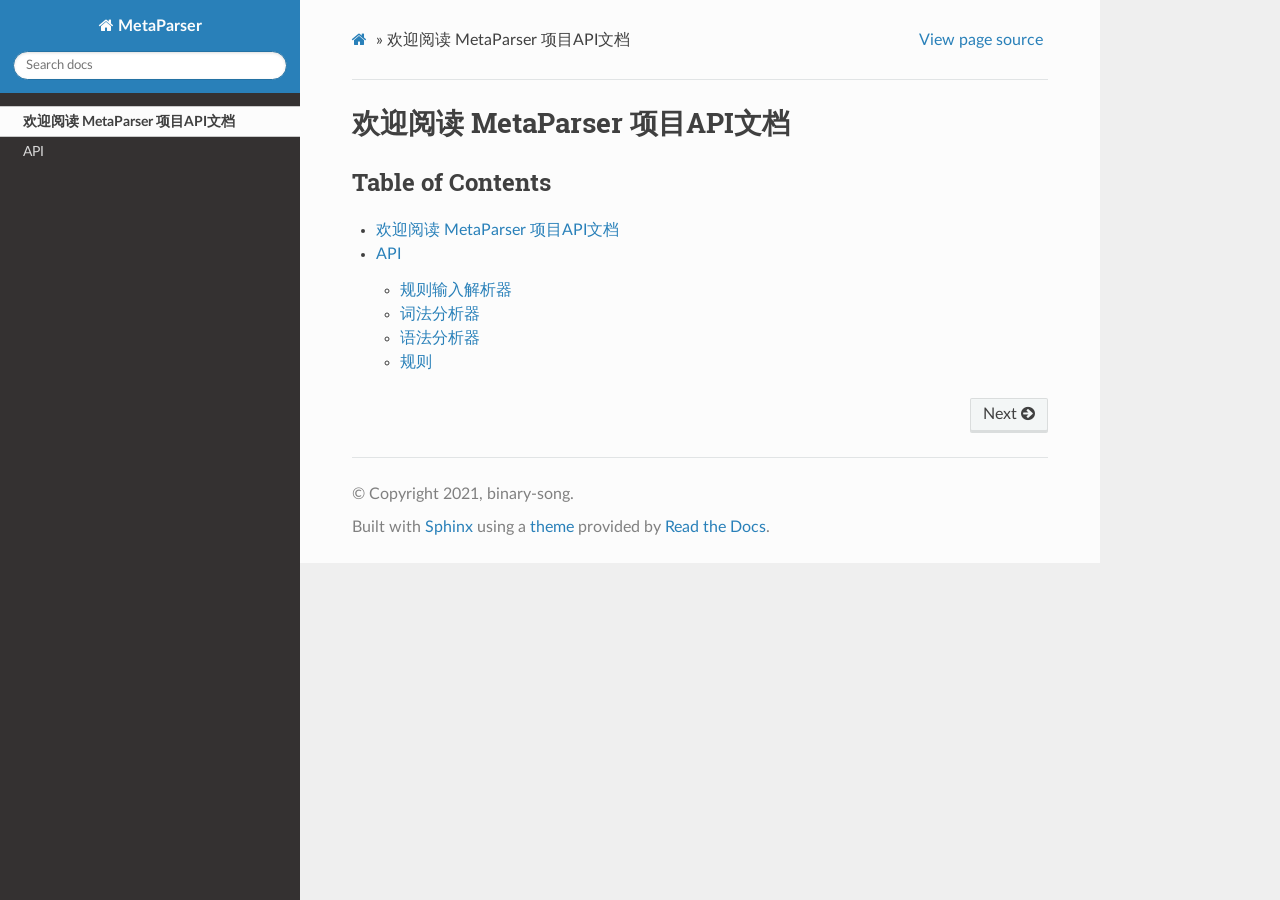
==== index.html @ 02b388bd "Deploying to gh-pages from  @ 09081f60b6f02aa51b36a215802f08acc6d6508c 🚀" ====
<!DOCTYPE html>
<html class="writer-html5" lang="en" >
<head>
  <meta charset="utf-8" />
  
  <meta name="viewport" content="width=device-width, initial-scale=1.0" />
  
  <title>欢迎阅读 MetaParser 项目API文档 &mdash; MetaParser  documentation</title>
  

  
  <link rel="stylesheet" href="_static/css/theme.css" type="text/css" />
  <link rel="stylesheet" href="_static/pygments.css" type="text/css" />
  <link rel="stylesheet" href="_static/graphviz.css" type="text/css" />
  <link rel="stylesheet" href="_static/css/mycss.css" type="text/css" />

  
  

  
  

  

  
  <!--[if lt IE 9]>
    <script src="_static/js/html5shiv.min.js"></script>
  <![endif]-->
  
    
      <script type="text/javascript" id="documentation_options" data-url_root="./" src="_static/documentation_options.js"></script>
        <script src="_static/jquery.js"></script>
        <script src="_static/underscore.js"></script>
        <script src="_static/doctools.js"></script>
    
    <script type="text/javascript" src="_static/js/theme.js"></script>

    
    <link rel="index" title="Index" href="genindex.html" />
    <link rel="search" title="Search" href="search.html" />
    <link rel="next" title="API" href="api/index.html" /> 
</head>

<body class="wy-body-for-nav">

   
  <div class="wy-grid-for-nav">
    
    <nav data-toggle="wy-nav-shift" class="wy-nav-side">
      <div class="wy-side-scroll">
        <div class="wy-side-nav-search" >
          

          
            <a href="#" class="icon icon-home"> MetaParser
          

          
          </a>

          
            
            
          

          
<div role="search">
  <form id="rtd-search-form" class="wy-form" action="search.html" method="get">
    <input type="text" name="q" placeholder="Search docs" />
    <input type="hidden" name="check_keywords" value="yes" />
    <input type="hidden" name="area" value="default" />
  </form>
</div>

          
        </div>

        
        <div class="wy-menu wy-menu-vertical" data-spy="affix" role="navigation" aria-label="main navigation">
          
            
            
              
            
            
              <ul class="current">
<li class="toctree-l1 current"><a class="current reference internal" href="#">欢迎阅读 MetaParser 项目API文档</a></li>
<li class="toctree-l1"><a class="reference internal" href="api/index.html">API</a></li>
</ul>

            
          
        </div>
        
      </div>
    </nav>

    <section data-toggle="wy-nav-shift" class="wy-nav-content-wrap">

      
      <nav class="wy-nav-top" aria-label="top navigation">
        
          <i data-toggle="wy-nav-top" class="fa fa-bars"></i>
          <a href="#">MetaParser</a>
        
      </nav>


      <div class="wy-nav-content">
        
        <div class="rst-content">
        
          

















<div role="navigation" aria-label="breadcrumbs navigation">

  <ul class="wy-breadcrumbs">
    
      <li><a href="#" class="icon icon-home"></a> &raquo;</li>
        
      <li>欢迎阅读 MetaParser 项目API文档</li>
    
    
      <li class="wy-breadcrumbs-aside">
        
          
            <a href="_sources/index.rst.txt" rel="nofollow"> View page source</a>
          
        
      </li>
    
  </ul>

  
  <hr/>
</div>
          <div role="main" class="document" itemscope="itemscope" itemtype="http://schema.org/Article">
           <div itemprop="articleBody">
            
  <div class="section" id="metaparser-api">
<h1>欢迎阅读 MetaParser 项目API文档<a class="headerlink" href="#metaparser-api" title="Permalink to this headline">¶</a></h1>
<div class="toctree-wrapper compound">
</div>
<div class="section" id="table-of-contents">
<h2>Table of Contents<a class="headerlink" href="#table-of-contents" title="Permalink to this headline">¶</a></h2>
<div class="toctree-wrapper compound">
<ul class="current">
<li class="toctree-l1 current"><a class="current reference internal" href="#">欢迎阅读 MetaParser 项目API文档</a></li>
<li class="toctree-l1"><a class="reference internal" href="api/index.html">API</a><ul>
<li class="toctree-l2"><a class="reference internal" href="api/input.html">规则输入解析器</a></li>
<li class="toctree-l2"><a class="reference internal" href="api/lexer.html">词法分析器</a></li>
<li class="toctree-l2"><a class="reference internal" href="api/parser.html">语法分析器</a></li>
<li class="toctree-l2"><a class="reference internal" href="api/rules.html">规则</a></li>
</ul>
</li>
</ul>
</div>
</div>
</div>


           </div>
           
          </div>
          <footer>
    <div class="rst-footer-buttons" role="navigation" aria-label="footer navigation">
        <a href="api/index.html" class="btn btn-neutral float-right" title="API" accesskey="n" rel="next">Next <span class="fa fa-arrow-circle-right" aria-hidden="true"></span></a>
    </div>

  <hr/>

  <div role="contentinfo">
    <p>
        &#169; Copyright 2021, binary-song.

    </p>
  </div>
    
    
    
    Built with <a href="https://www.sphinx-doc.org/">Sphinx</a> using a
    
    <a href="https://github.com/readthedocs/sphinx_rtd_theme">theme</a>
    
    provided by <a href="https://readthedocs.org">Read the Docs</a>. 

</footer>
        </div>
      </div>

    </section>

  </div>
  

  <script type="text/javascript">
      jQuery(function () {
          SphinxRtdTheme.Navigation.enable(true);
      });
  </script>

  
  
    
   

</body>
</html>
---- _static/css/theme.css ----
html{box-sizing:border-box}*,:after,:before{box-sizing:inherit}article,aside,details,figcaption,figure,footer,header,hgroup,nav,section{display:block}audio,canvas,video{display:inline-block;*display:inline;*zoom:1}[hidden],audio:not([controls]){display:none}*{-webkit-box-sizing:border-box;-moz-box-sizing:border-box;box-sizing:border-box}html{font-size:100%;-webkit-text-size-adjust:100%;-ms-text-size-adjust:100%}body{margin:0}a:active,a:hover{outline:0}abbr[title]{border-bottom:1px dotted}b,strong{font-weight:700}blockquote{margin:0}dfn{font-style:italic}ins{background:#ff9;text-decoration:none}ins,mark{color:#000}mark{background:#ff0;font-style:italic;font-weight:700}.rst-content code,.rst-content tt,code,kbd,pre,samp{font-family:monospace,serif;_font-family:courier new,monospace;font-size:1em}pre{white-space:pre}q{quotes:none}q:after,q:before{content:"";content:none}small{font-size:85%}sub,sup{font-size:75%;line-height:0;position:relative;vertical-align:baseline}sup{top:-.5em}sub{bottom:-.25em}dl,ol,ul{margin:0;padding:0;list-style:none;list-style-image:none}li{list-style:none}dd{margin:0}img{border:0;-ms-interpolation-mode:bicubic;vertical-align:middle;max-width:100%}svg:not(:root){overflow:hidden}figure,form{margin:0}label{cursor:pointer}button,input,select,textarea{font-size:100%;margin:0;vertical-align:baseline;*vertical-align:middle}button,input{line-height:normal}button,input[type=button],input[type=reset],input[type=submit]{cursor:pointer;-webkit-appearance:button;*overflow:visible}button[disabled],input[disabled]{cursor:default}input[type=search]{-webkit-appearance:textfield;-moz-box-sizing:content-box;-webkit-box-sizing:content-box;box-sizing:content-box}textarea{resize:vertical}table{border-collapse:collapse;border-spacing:0}td{vertical-align:top}.chromeframe{margin:.2em 0;background:#ccc;color:#000;padding:.2em 0}.ir{display:block;border:0;text-indent:-999em;overflow:hidden;background-color:transparent;background-repeat:no-repeat;text-align:left;direction:ltr;*line-height:0}.ir br{display:none}.hidden{display:none!important;visibility:hidden}.visuallyhidden{border:0;clip:rect(0 0 0 0);height:1px;margin:-1px;overflow:hidden;padding:0;position:absolute;width:1px}.visuallyhidden.focusable:active,.visuallyhidden.focusable:focus{clip:auto;height:auto;margin:0;overflow:visible;position:static;width:auto}.invisible{visibility:hidden}.relative{position:relative}big,small{font-size:100%}@media print{body,html,section{background:none!important}*{box-shadow:none!important;text-shadow:none!important;filter:none!important;-ms-filter:none!important}a,a:visited{text-decoration:underline}.ir a:after,a[href^="#"]:after,a[href^="javascript:"]:after{content:""}blockquote,pre{page-break-inside:avoid}thead{display:table-header-group}img,tr{page-break-inside:avoid}img{max-width:100%!important}@page{margin:.5cm}.rst-content .toctree-wrapper>p.caption,h2,h3,p{orphans:3;widows:3}.rst-content .toctree-wrapper>p.caption,h2,h3{page-break-after:avoid}}.btn,.fa:before,.icon:before,.rst-content .admonition,.rst-content .admonition-title:before,.rst-content .admonition-todo,.rst-content .attention,.rst-content .caution,.rst-content .code-block-caption .headerlink:before,.rst-content .danger,.rst-content .error,.rst-content .hint,.rst-content .important,.rst-content .note,.rst-content .seealso,.rst-content .tip,.rst-content .warning,.rst-content code.download span:first-child:before,.rst-content dl dt .headerlink:before,.rst-content h1 .headerlink:before,.rst-content h2 .headerlink:before,.rst-content h3 .headerlink:before,.rst-content h4 .headerlink:before,.rst-content h5 .headerlink:before,.rst-content h6 .headerlink:before,.rst-content p.caption .headerlink:before,.rst-content table>caption .headerlink:before,.rst-content tt.download span:first-child:before,.wy-alert,.wy-dropdown .caret:before,.wy-inline-validate.wy-inline-validate-danger .wy-input-context:before,.wy-inline-validate.wy-inline-validate-info .wy-input-context:before,.wy-inline-validate.wy-inline-validate-success .wy-input-context:before,.wy-inline-validate.wy-inline-validate-warning .wy-input-context:before,.wy-menu-vertical li.current>a,.wy-menu-vertical li.current>a span.toctree-expand:before,.wy-menu-vertical li.on a,.wy-menu-vertical li.on a span.toctree-expand:before,.wy-menu-vertical li span.toctree-expand:before,.wy-nav-top a,.wy-side-nav-search .wy-dropdown>a,.wy-side-nav-search>a,input[type=color],input[type=date],input[type=datetime-local],input[type=datetime],input[type=email],input[type=month],input[type=number],input[type=password],input[type=search],input[type=tel],input[type=text],input[type=time],input[type=url],input[type=week],select,textarea{-webkit-font-smoothing:antialiased}.clearfix{*zoom:1}.clearfix:after,.clearfix:before{display:table;content:""}.clearfix:after{clear:both}/*!
 *  Font Awesome 4.7.0 by @davegandy - http://fontawesome.io - @fontawesome
 *  License - http://fontawesome.io/license (Font: SIL OFL 1.1, CSS: MIT License)
 */@font-face{font-family:FontAwesome;src:url(fonts/fontawesome-webfont.eot?674f50d287a8c48dc19ba404d20fe713);src:url(fonts/fontawesome-webfont.eot?674f50d287a8c48dc19ba404d20fe713?#iefix&v=4.7.0) format("embedded-opentype"),url(fonts/fontawesome-webfont.woff2?af7ae505a9eed503f8b8e6982036873e) format("woff2"),url(fonts/fontawesome-webfont.woff?fee66e712a8a08eef5805a46892932ad) format("woff"),url(fonts/fontawesome-webfont.ttf?b06871f281fee6b241d60582ae9369b9) format("truetype"),url(fonts/fontawesome-webfont.svg?912ec66d7572ff821749319396470bde#fontawesomeregular) format("svg");font-weight:400;font-style:normal}.fa,.icon,.rst-content .admonition-title,.rst-content .code-block-caption .headerlink,.rst-content code.download span:first-child,.rst-content dl dt .headerlink,.rst-content h1 .headerlink,.rst-content h2 .headerlink,.rst-content h3 .headerlink,.rst-content h4 .headerlink,.rst-content h5 .headerlink,.rst-content h6 .headerlink,.rst-content p.caption .headerlink,.rst-content table>caption .headerlink,.rst-content tt.download span:first-child,.wy-menu-vertical li.current>a span.toctree-expand,.wy-menu-vertical li.on a span.toctree-expand,.wy-menu-vertical li span.toctree-expand{display:inline-block;font:normal normal normal 14px/1 FontAwesome;font-size:inherit;text-rendering:auto;-webkit-font-smoothing:antialiased;-moz-osx-font-smoothing:grayscale}.fa-lg{font-size:1.33333em;line-height:.75em;vertical-align:-15%}.fa-2x{font-size:2em}.fa-3x{font-size:3em}.fa-4x{font-size:4em}.fa-5x{font-size:5em}.fa-fw{width:1.28571em;text-align:center}.fa-ul{padding-left:0;margin-left:2.14286em;list-style-type:none}.fa-ul>li{position:relative}.fa-li{position:absolute;left:-2.14286em;width:2.14286em;top:.14286em;text-align:center}.fa-li.fa-lg{left:-1.85714em}.fa-border{padding:.2em .25em .15em;border:.08em solid #eee;border-radius:.1em}.fa-pull-left{float:left}.fa-pull-right{float:right}.fa-pull-left.icon,.fa.fa-pull-left,.rst-content .code-block-caption .fa-pull-left.headerlink,.rst-content .fa-pull-left.admonition-title,.rst-content code.download span.fa-pull-left:first-child,.rst-content dl dt .fa-pull-left.headerlink,.rst-content h1 .fa-pull-left.headerlink,.rst-content h2 .fa-pull-left.headerlink,.rst-content h3 .fa-pull-left.headerlink,.rst-content h4 .fa-pull-left.headerlink,.rst-content h5 .fa-pull-left.headerlink,.rst-content h6 .fa-pull-left.headerlink,.rst-content p.caption .fa-pull-left.headerlink,.rst-content table>caption .fa-pull-left.headerlink,.rst-content tt.download span.fa-pull-left:first-child,.wy-menu-vertical li.current>a span.fa-pull-left.toctree-expand,.wy-menu-vertical li.on a span.fa-pull-left.toctree-expand,.wy-menu-vertical li span.fa-pull-left.toctree-expand{margin-right:.3em}.fa-pull-right.icon,.fa.fa-pull-right,.rst-content .code-block-caption .fa-pull-right.headerlink,.rst-content .fa-pull-right.admonition-title,.rst-content code.download span.fa-pull-right:first-child,.rst-content dl dt .fa-pull-right.headerlink,.rst-content h1 .fa-pull-right.headerlink,.rst-content h2 .fa-pull-right.headerlink,.rst-content h3 .fa-pull-right.headerlink,.rst-content h4 .fa-pull-right.headerlink,.rst-content h5 .fa-pull-right.headerlink,.rst-content h6 .fa-pull-right.headerlink,.rst-content p.caption .fa-pull-right.headerlink,.rst-content table>caption .fa-pull-right.headerlink,.rst-content tt.download span.fa-pull-right:first-child,.wy-menu-vertical li.current>a span.fa-pull-right.toctree-expand,.wy-menu-vertical li.on a span.fa-pull-right.toctree-expand,.wy-menu-vertical li span.fa-pull-right.toctree-expand{margin-left:.3em}.pull-right{float:right}.pull-left{float:left}.fa.pull-left,.pull-left.icon,.rst-content .code-block-caption .pull-left.headerlink,.rst-content .pull-left.admonition-title,.rst-content code.download span.pull-left:first-child,.rst-content dl dt .pull-left.headerlink,.rst-content h1 .pull-left.headerlink,.rst-content h2 .pull-left.headerlink,.rst-content h3 .pull-left.headerlink,.rst-content h4 .pull-left.headerlink,.rst-content h5 .pull-left.headerlink,.rst-content h6 .pull-left.headerlink,.rst-content p.caption .pull-left.headerlink,.rst-content table>caption .pull-left.headerlink,.rst-content tt.download span.pull-left:first-child,.wy-menu-vertical li.current>a span.pull-left.toctree-expand,.wy-menu-vertical li.on a span.pull-left.toctree-expand,.wy-menu-vertical li span.pull-left.toctree-expand{margin-right:.3em}.fa.pull-right,.pull-right.icon,.rst-content .code-block-caption .pull-right.headerlink,.rst-content .pull-right.admonition-title,.rst-content code.download span.pull-right:first-child,.rst-content dl dt .pull-right.headerlink,.rst-content h1 .pull-right.headerlink,.rst-content h2 .pull-right.headerlink,.rst-content h3 .pull-right.headerlink,.rst-content h4 .pull-right.headerlink,.rst-content h5 .pull-right.headerlink,.rst-content h6 .pull-right.headerlink,.rst-content p.caption .pull-right.headerlink,.rst-content table>caption .pull-right.headerlink,.rst-content tt.download span.pull-right:first-child,.wy-menu-vertical li.current>a span.pull-right.toctree-expand,.wy-menu-vertical li.on a span.pull-right.toctree-expand,.wy-menu-vertical li span.pull-right.toctree-expand{margin-left:.3em}.fa-spin{-webkit-animation:fa-spin 2s linear infinite;animation:fa-spin 2s linear infinite}.fa-pulse{-webkit-animation:fa-spin 1s steps(8) infinite;animation:fa-spin 1s steps(8) infinite}@-webkit-keyframes fa-spin{0%{-webkit-transform:rotate(0deg);transform:rotate(0deg)}to{-webkit-transform:rotate(359deg);transform:rotate(359deg)}}@keyframes fa-spin{0%{-webkit-transform:rotate(0deg);transform:rotate(0deg)}to{-webkit-transform:rotate(359deg);transform:rotate(359deg)}}.fa-rotate-90{-ms-filter:"progid:DXImageTransform.Microsoft.BasicImage(rotation=1)";-webkit-transform:rotate(90deg);-ms-transform:rotate(90deg);transform:rotate(90deg)}.fa-rotate-180{-ms-filter:"progid:DXImageTransform.Microsoft.BasicImage(rotation=2)";-webkit-transform:rotate(180deg);-ms-transform:rotate(180deg);transform:rotate(180deg)}.fa-rotate-270{-ms-filter:"progid:DXImageTransform.Microsoft.BasicImage(rotation=3)";-webkit-transform:rotate(270deg);-ms-transform:rotate(270deg);transform:rotate(270deg)}.fa-flip-horizontal{-ms-filter:"progid:DXImageTransform.Microsoft.BasicImage(rotation=0, mirror=1)";-webkit-transform:scaleX(-1);-ms-transform:scaleX(-1);transform:scaleX(-1)}.fa-flip-vertical{-ms-filter:"progid:DXImageTransform.Microsoft.BasicImage(rotation=2, mirror=1)";-webkit-transform:scaleY(-1);-ms-transform:scaleY(-1);transform:scaleY(-1)}:root .fa-flip-horizontal,:root .fa-flip-vertical,:root .fa-rotate-90,:root .fa-rotate-180,:root .fa-rotate-270{filter:none}.fa-stack{position:relative;display:inline-block;width:2em;height:2em;line-height:2em;vertical-align:middle}.fa-stack-1x,.fa-stack-2x{position:absolute;left:0;width:100%;text-align:center}.fa-stack-1x{line-height:inherit}.fa-stack-2x{font-size:2em}.fa-inverse{color:#fff}.fa-glass:before{content:""}.fa-music:before{content:""}.fa-search:before,.icon-search:before{content:""}.fa-envelope-o:before{content:""}.fa-heart:before{content:""}.fa-star:before{content:""}.fa-star-o:before{content:""}.fa-user:before{content:""}.fa-film:before{content:""}.fa-th-large:before{content:""}.fa-th:before{content:""}.fa-th-list:before{content:""}.fa-check:before{content:""}.fa-close:before,.fa-remove:before,.fa-times:before{content:""}.fa-search-plus:before{content:""}.fa-search-minus:before{content:""}.fa-power-off:before{content:""}.fa-signal:before{content:""}.fa-cog:before,.fa-gear:before{content:""}.fa-trash-o:before{content:""}.fa-home:before,.icon-home:before{content:""}.fa-file-o:before{content:""}.fa-clock-o:before{content:""}.fa-road:before{content:""}.fa-download:before,.rst-content code.download span:first-child:before,.rst-content tt.download span:first-child:before{content:""}.fa-arrow-circle-o-down:before{content:""}.fa-arrow-circle-o-up:before{content:""}.fa-inbox:before{content:""}.fa-play-circle-o:before{content:""}.fa-repeat:before,.fa-rotate-right:before{content:""}.fa-refresh:before{content:""}.fa-list-alt:before{content:""}.fa-lock:before{content:""}.fa-flag:before{content:""}.fa-headphones:before{content:""}.fa-volume-off:before{content:""}.fa-volume-down:before{content:""}.fa-volume-up:before{content:""}.fa-qrcode:before{content:""}.fa-barcode:before{content:""}.fa-tag:before{content:""}.fa-tags:before{content:""}.fa-book:before,.icon-book:before{content:""}.fa-bookmark:before{content:""}.fa-print:before{content:""}.fa-camera:before{content:""}.fa-font:before{content:""}.fa-bold:before{content:""}.fa-italic:before{content:""}.fa-text-height:before{content:""}.fa-text-width:before{content:""}.fa-align-left:before{content:""}.fa-align-center:before{content:""}.fa-align-right:before{content:""}.fa-align-justify:before{content:""}.fa-list:before{content:""}.fa-dedent:before,.fa-outdent:before{content:""}.fa-indent:before{content:""}.fa-video-camera:before{content:""}.fa-image:before,.fa-photo:before,.fa-picture-o:before{content:""}.fa-pencil:before{content:""}.fa-map-marker:before{content:""}.fa-adjust:before{content:""}.fa-tint:before{content:""}.fa-edit:before,.fa-pencil-square-o:before{content:""}.fa-share-square-o:before{content:""}.fa-check-square-o:before{content:""}.fa-arrows:before{content:""}.fa-step-backward:before{content:""}.fa-fast-backward:before{content:""}.fa-backward:before{content:""}.fa-play:before{content:""}.fa-pause:before{content:""}.fa-stop:before{content:""}.fa-forward:before{content:""}.fa-fast-forward:before{content:""}.fa-step-forward:before{content:""}.fa-eject:before{content:""}.fa-chevron-left:before{content:""}.fa-chevron-right:before{content:""}.fa-plus-circle:before{content:""}.fa-minus-circle:before{content:""}.fa-times-circle:before,.wy-inline-validate.wy-inline-validate-danger .wy-input-context:before{content:""}.fa-check-circle:before,.wy-inline-validate.wy-inline-validate-success .wy-input-context:before{content:""}.fa-question-circle:before{content:""}.fa-info-circle:before{content:""}.fa-crosshairs:before{content:""}.fa-times-circle-o:before{content:""}.fa-check-circle-o:before{content:""}.fa-ban:before{content:""}.fa-arrow-left:before{content:""}.fa-arrow-right:before{content:""}.fa-arrow-up:before{content:""}.fa-arrow-down:before{content:""}.fa-mail-forward:before,.fa-share:before{content:""}.fa-expand:before{content:""}.fa-compress:before{content:""}.fa-plus:before{content:""}.fa-minus:before{content:""}.fa-asterisk:before{content:""}.fa-exclamation-circle:before,.rst-content .admonition-title:before,.wy-inline-validate.wy-inline-validate-info .wy-input-context:before,.wy-inline-validate.wy-inline-validate-warning .wy-input-context:before{content:""}.fa-gift:before{content:""}.fa-leaf:before{content:""}.fa-fire:before,.icon-fire:before{content:""}.fa-eye:before{content:""}.fa-eye-slash:before{content:""}.fa-exclamation-triangle:before,.fa-warning:before{content:""}.fa-plane:before{content:""}.fa-calendar:before{content:""}.fa-random:before{content:""}.fa-comment:before{content:""}.fa-magnet:before{content:""}.fa-chevron-up:before{content:""}.fa-chevron-down:before{content:""}.fa-retweet:before{content:""}.fa-shopping-cart:before{content:""}.fa-folder:before{content:""}.fa-folder-open:before{content:""}.fa-arrows-v:before{content:""}.fa-arrows-h:before{content:""}.fa-bar-chart-o:before,.fa-bar-chart:before{content:""}.fa-twitter-square:before{content:""}.fa-facebook-square:before{content:""}.fa-camera-retro:before{content:""}.fa-key:before{content:""}.fa-cogs:before,.fa-gears:before{content:""}.fa-comments:before{content:""}.fa-thumbs-o-up:before{content:""}.fa-thumbs-o-down:before{content:""}.fa-star-half:before{content:""}.fa-heart-o:before{content:""}.fa-sign-out:before{content:""}.fa-linkedin-square:before{content:""}.fa-thumb-tack:before{content:""}.fa-external-link:before{content:""}.fa-sign-in:before{content:""}.fa-trophy:before{content:""}.fa-github-square:before{content:""}.fa-upload:before{content:""}.fa-lemon-o:before{content:""}.fa-phone:before{content:""}.fa-square-o:before{content:""}.fa-bookmark-o:before{content:""}.fa-phone-square:before{content:""}.fa-twitter:before{content:""}.fa-facebook-f:before,.fa-facebook:before{content:""}.fa-github:before,.icon-github:before{content:""}.fa-unlock:before{content:""}.fa-credit-card:before{content:""}.fa-feed:before,.fa-rss:before{content:""}.fa-hdd-o:before{content:""}.fa-bullhorn:before{content:""}.fa-bell:before{content:""}.fa-certificate:before{content:""}.fa-hand-o-right:before{content:""}.fa-hand-o-left:before{content:""}.fa-hand-o-up:before{content:""}.fa-hand-o-down:before{content:""}.fa-arrow-circle-left:before,.icon-circle-arrow-left:before{content:""}.fa-arrow-circle-right:before,.icon-circle-arrow-right:before{content:""}.fa-arrow-circle-up:before{content:""}.fa-arrow-circle-down:before{content:""}.fa-globe:before{content:""}.fa-wrench:before{content:""}.fa-tasks:before{content:""}.fa-filter:before{content:""}.fa-briefcase:before{content:""}.fa-arrows-alt:before{content:""}.fa-group:before,.fa-users:before{content:""}.fa-chain:before,.fa-link:before,.icon-link:before{content:""}.fa-cloud:before{content:""}.fa-flask:before{content:""}.fa-cut:before,.fa-scissors:before{content:""}.fa-copy:before,.fa-files-o:before{content:""}.fa-paperclip:before{content:""}.fa-floppy-o:before,.fa-save:before{content:""}.fa-square:before{content:""}.fa-bars:before,.fa-navicon:before,.fa-reorder:before{content:""}.fa-list-ul:before{content:""}.fa-list-ol:before{content:""}.fa-strikethrough:before{content:""}.fa-underline:before{content:""}.fa-table:before{content:""}.fa-magic:before{content:""}.fa-truck:before{content:""}.fa-pinterest:before{content:""}.fa-pinterest-square:before{content:""}.fa-google-plus-square:before{content:""}.fa-google-plus:before{content:""}.fa-money:before{content:""}.fa-caret-down:before,.icon-caret-down:before,.wy-dropdown .caret:before{content:""}.fa-caret-up:before{content:""}.fa-caret-left:before{content:""}.fa-caret-right:before{content:""}.fa-columns:before{content:""}.fa-sort:before,.fa-unsorted:before{content:""}.fa-sort-desc:before,.fa-sort-down:before{content:""}.fa-sort-asc:before,.fa-sort-up:before{content:""}.fa-envelope:before{content:""}.fa-linkedin:before{content:""}.fa-rotate-left:before,.fa-undo:before{content:""}.fa-gavel:before,.fa-legal:before{content:""}.fa-dashboard:before,.fa-tachometer:before{content:""}.fa-comment-o:before{content:""}.fa-comments-o:before{content:""}.fa-bolt:before,.fa-flash:before{content:""}.fa-sitemap:before{content:""}.fa-umbrella:before{content:""}.fa-clipboard:before,.fa-paste:before{content:""}.fa-lightbulb-o:before{content:""}.fa-exchange:before{content:""}.fa-cloud-download:before{content:""}.fa-cloud-upload:before{content:""}.fa-user-md:before{content:""}.fa-stethoscope:before{content:""}.fa-suitcase:before{content:""}.fa-bell-o:before{content:""}.fa-coffee:before{content:""}.fa-cutlery:before{content:""}.fa-file-text-o:before{content:""}.fa-building-o:before{content:""}.fa-hospital-o:before{content:""}.fa-ambulance:before{content:""}.fa-medkit:before{content:""}.fa-fighter-jet:before{content:""}.fa-beer:before{content:""}.fa-h-square:before{content:""}.fa-plus-square:before{content:""}.fa-angle-double-left:before{content:""}.fa-angle-double-right:before{content:""}.fa-angle-double-up:before{content:""}.fa-angle-double-down:before{content:""}.fa-angle-left:before{content:""}.fa-angle-right:before{content:""}.fa-angle-up:before{content:""}.fa-angle-down:before{content:""}.fa-desktop:before{content:""}.fa-laptop:before{content:""}.fa-tablet:before{content:""}.fa-mobile-phone:before,.fa-mobile:before{content:""}.fa-circle-o:before{content:""}.fa-quote-left:before{content:""}.fa-quote-right:before{content:""}.fa-spinner:before{content:""}.fa-circle:before{content:""}.fa-mail-reply:before,.fa-reply:before{content:""}.fa-github-alt:before{content:""}.fa-folder-o:before{content:""}.fa-folder-open-o:before{content:""}.fa-smile-o:before{content:""}.fa-frown-o:before{content:""}.fa-meh-o:before{content:""}.fa-gamepad:before{content:""}.fa-keyboard-o:before{content:""}.fa-flag-o:before{content:""}.fa-flag-checkered:before{content:""}.fa-terminal:before{content:""}.fa-code:before{content:""}.fa-mail-reply-all:before,.fa-reply-all:before{content:""}.fa-star-half-empty:before,.fa-star-half-full:before,.fa-star-half-o:before{content:""}.fa-location-arrow:before{content:""}.fa-crop:before{content:""}.fa-code-fork:before{content:""}.fa-chain-broken:before,.fa-unlink:before{content:""}.fa-question:before{content:""}.fa-info:before{content:""}.fa-exclamation:before{content:""}.fa-superscript:before{content:""}.fa-subscript:before{content:""}.fa-eraser:before{content:""}.fa-puzzle-piece:before{content:""}.fa-microphone:before{content:""}.fa-microphone-slash:before{content:""}.fa-shield:before{content:""}.fa-calendar-o:before{content:""}.fa-fire-extinguisher:before{content:""}.fa-rocket:before{content:""}.fa-maxcdn:before{content:""}.fa-chevron-circle-left:before{content:""}.fa-chevron-circle-right:before{content:""}.fa-chevron-circle-up:before{content:""}.fa-chevron-circle-down:before{content:""}.fa-html5:before{content:""}.fa-css3:before{content:""}.fa-anchor:before{content:""}.fa-unlock-alt:before{content:""}.fa-bullseye:before{content:""}.fa-ellipsis-h:before{content:""}.fa-ellipsis-v:before{content:""}.fa-rss-square:before{content:""}.fa-play-circle:before{content:""}.fa-ticket:before{content:""}.fa-minus-square:before{content:""}.fa-minus-square-o:before,.wy-menu-vertical li.current>a span.toctree-expand:before,.wy-menu-vertical li.on a span.toctree-expand:before{content:""}.fa-level-up:before{content:""}.fa-level-down:before{content:""}.fa-check-square:before{content:""}.fa-pencil-square:before{content:""}.fa-external-link-square:before{content:""}.fa-share-square:before{content:""}.fa-compass:before{content:""}.fa-caret-square-o-down:before,.fa-toggle-down:before{content:""}.fa-caret-square-o-up:before,.fa-toggle-up:before{content:""}.fa-caret-square-o-right:before,.fa-toggle-right:before{content:""}.fa-eur:before,.fa-euro:before{content:""}.fa-gbp:before{content:""}.fa-dollar:before,.fa-usd:before{content:""}.fa-inr:before,.fa-rupee:before{content:""}.fa-cny:before,.fa-jpy:before,.fa-rmb:before,.fa-yen:before{content:""}.fa-rouble:before,.fa-rub:before,.fa-ruble:before{content:""}.fa-krw:before,.fa-won:before{content:""}.fa-bitcoin:before,.fa-btc:before{content:""}.fa-file:before{content:""}.fa-file-text:before{content:""}.fa-sort-alpha-asc:before{content:""}.fa-sort-alpha-desc:before{content:""}.fa-sort-amount-asc:before{content:""}.fa-sort-amount-desc:before{content:""}.fa-sort-numeric-asc:before{content:""}.fa-sort-numeric-desc:before{content:""}.fa-thumbs-up:before{content:""}.fa-thumbs-down:before{content:""}.fa-youtube-square:before{content:""}.fa-youtube:before{content:""}.fa-xing:before{content:""}.fa-xing-square:before{content:""}.fa-youtube-play:before{content:""}.fa-dropbox:before{content:""}.fa-stack-overflow:before{content:""}.fa-instagram:before{content:""}.fa-flickr:before{content:""}.fa-adn:before{content:""}.fa-bitbucket:before,.icon-bitbucket:before{content:""}.fa-bitbucket-square:before{content:""}.fa-tumblr:before{content:""}.fa-tumblr-square:before{content:""}.fa-long-arrow-down:before{content:""}.fa-long-arrow-up:before{content:""}.fa-long-arrow-left:before{content:""}.fa-long-arrow-right:before{content:""}.fa-apple:before{content:""}.fa-windows:before{content:""}.fa-android:before{content:""}.fa-linux:before{content:""}.fa-dribbble:before{content:""}.fa-skype:before{content:""}.fa-foursquare:before{content:""}.fa-trello:before{content:""}.fa-female:before{content:""}.fa-male:before{content:""}.fa-gittip:before,.fa-gratipay:before{content:""}.fa-sun-o:before{content:""}.fa-moon-o:before{content:""}.fa-archive:before{content:""}.fa-bug:before{content:""}.fa-vk:before{content:""}.fa-weibo:before{content:""}.fa-renren:before{content:""}.fa-pagelines:before{content:""}.fa-stack-exchange:before{content:""}.fa-arrow-circle-o-right:before{content:""}.fa-arrow-circle-o-left:before{content:""}.fa-caret-square-o-left:before,.fa-toggle-left:before{content:""}.fa-dot-circle-o:before{content:""}.fa-wheelchair:before{content:""}.fa-vimeo-square:before{content:""}.fa-try:before,.fa-turkish-lira:before{content:""}.fa-plus-square-o:before,.wy-menu-vertical li span.toctree-expand:before{content:""}.fa-space-shuttle:before{content:""}.fa-slack:before{content:""}.fa-envelope-square:before{content:""}.fa-wordpress:before{content:""}.fa-openid:before{content:""}.fa-bank:before,.fa-institution:before,.fa-university:before{content:""}.fa-graduation-cap:before,.fa-mortar-board:before{content:""}.fa-yahoo:before{content:""}.fa-google:before{content:""}.fa-reddit:before{content:""}.fa-reddit-square:before{content:""}.fa-stumbleupon-circle:before{content:""}.fa-stumbleupon:before{content:""}.fa-delicious:before{content:""}.fa-digg:before{content:""}.fa-pied-piper-pp:before{content:""}.fa-pied-piper-alt:before{content:""}.fa-drupal:before{content:""}.fa-joomla:before{content:""}.fa-language:before{content:""}.fa-fax:before{content:""}.fa-building:before{content:""}.fa-child:before{content:""}.fa-paw:before{content:""}.fa-spoon:before{content:""}.fa-cube:before{content:""}.fa-cubes:before{content:""}.fa-behance:before{content:""}.fa-behance-square:before{content:""}.fa-steam:before{content:""}.fa-steam-square:before{content:""}.fa-recycle:before{content:""}.fa-automobile:before,.fa-car:before{content:""}.fa-cab:before,.fa-taxi:before{content:""}.fa-tree:before{content:""}.fa-spotify:before{content:""}.fa-deviantart:before{content:""}.fa-soundcloud:before{content:""}.fa-database:before{content:""}.fa-file-pdf-o:before{content:""}.fa-file-word-o:before{content:""}.fa-file-excel-o:before{content:""}.fa-file-powerpoint-o:before{content:""}.fa-file-image-o:before,.fa-file-photo-o:before,.fa-file-picture-o:before{content:""}.fa-file-archive-o:before,.fa-file-zip-o:before{content:""}.fa-file-audio-o:before,.fa-file-sound-o:before{content:""}.fa-file-movie-o:before,.fa-file-video-o:before{content:""}.fa-file-code-o:before{content:""}.fa-vine:before{content:""}.fa-codepen:before{content:""}.fa-jsfiddle:before{content:""}.fa-life-bouy:before,.fa-life-buoy:before,.fa-life-ring:before,.fa-life-saver:before,.fa-support:before{content:""}.fa-circle-o-notch:before{content:""}.fa-ra:before,.fa-rebel:before,.fa-resistance:before{content:""}.fa-empire:before,.fa-ge:before{content:""}.fa-git-square:before{content:""}.fa-git:before{content:""}.fa-hacker-news:before,.fa-y-combinator-square:before,.fa-yc-square:before{content:""}.fa-tencent-weibo:before{content:""}.fa-qq:before{content:""}.fa-wechat:before,.fa-weixin:before{content:""}.fa-paper-plane:before,.fa-send:before{content:""}.fa-paper-plane-o:before,.fa-send-o:before{content:""}.fa-history:before{content:""}.fa-circle-thin:before{content:""}.fa-header:before{content:""}.fa-paragraph:before{content:""}.fa-sliders:before{content:""}.fa-share-alt:before{content:""}.fa-share-alt-square:before{content:""}.fa-bomb:before{content:""}.fa-futbol-o:before,.fa-soccer-ball-o:before{content:""}.fa-tty:before{content:""}.fa-binoculars:before{content:""}.fa-plug:before{content:""}.fa-slideshare:before{content:""}.fa-twitch:before{content:""}.fa-yelp:before{content:""}.fa-newspaper-o:before{content:""}.fa-wifi:before{content:""}.fa-calculator:before{content:""}.fa-paypal:before{content:""}.fa-google-wallet:before{content:""}.fa-cc-visa:before{content:""}.fa-cc-mastercard:before{content:""}.fa-cc-discover:before{content:""}.fa-cc-amex:before{content:""}.fa-cc-paypal:before{content:""}.fa-cc-stripe:before{content:""}.fa-bell-slash:before{content:""}.fa-bell-slash-o:before{content:""}.fa-trash:before{content:""}.fa-copyright:before{content:""}.fa-at:before{content:""}.fa-eyedropper:before{content:""}.fa-paint-brush:before{content:""}.fa-birthday-cake:before{content:""}.fa-area-chart:before{content:""}.fa-pie-chart:before{content:""}.fa-line-chart:before{content:""}.fa-lastfm:before{content:""}.fa-lastfm-square:before{content:""}.fa-toggle-off:before{content:""}.fa-toggle-on:before{content:""}.fa-bicycle:before{content:""}.fa-bus:before{content:""}.fa-ioxhost:before{content:""}.fa-angellist:before{content:""}.fa-cc:before{content:""}.fa-ils:before,.fa-shekel:before,.fa-sheqel:before{content:""}.fa-meanpath:before{content:""}.fa-buysellads:before{content:""}.fa-connectdevelop:before{content:""}.fa-dashcube:before{content:""}.fa-forumbee:before{content:""}.fa-leanpub:before{content:""}.fa-sellsy:before{content:""}.fa-shirtsinbulk:before{content:""}.fa-simplybuilt:before{content:""}.fa-skyatlas:before{content:""}.fa-cart-plus:before{content:""}.fa-cart-arrow-down:before{content:""}.fa-diamond:before{content:""}.fa-ship:before{content:""}.fa-user-secret:before{content:""}.fa-motorcycle:before{content:""}.fa-street-view:before{content:""}.fa-heartbeat:before{content:""}.fa-venus:before{content:""}.fa-mars:before{content:""}.fa-mercury:before{content:""}.fa-intersex:before,.fa-transgender:before{content:""}.fa-transgender-alt:before{content:""}.fa-venus-double:before{content:""}.fa-mars-double:before{content:""}.fa-venus-mars:before{content:""}.fa-mars-stroke:before{content:""}.fa-mars-stroke-v:before{content:""}.fa-mars-stroke-h:before{content:""}.fa-neuter:before{content:""}.fa-genderless:before{content:""}.fa-facebook-official:before{content:""}.fa-pinterest-p:before{content:""}.fa-whatsapp:before{content:""}.fa-server:before{content:""}.fa-user-plus:before{content:""}.fa-user-times:before{content:""}.fa-bed:before,.fa-hotel:before{content:""}.fa-viacoin:before{content:""}.fa-train:before{content:""}.fa-subway:before{content:""}.fa-medium:before{content:""}.fa-y-combinator:before,.fa-yc:before{content:""}.fa-optin-monster:before{content:""}.fa-opencart:before{content:""}.fa-expeditedssl:before{content:""}.fa-battery-4:before,.fa-battery-full:before,.fa-battery:before{content:""}.fa-battery-3:before,.fa-battery-three-quarters:before{content:""}.fa-battery-2:before,.fa-battery-half:before{content:""}.fa-battery-1:before,.fa-battery-quarter:before{content:""}.fa-battery-0:before,.fa-battery-empty:before{content:""}.fa-mouse-pointer:before{content:""}.fa-i-cursor:before{content:""}.fa-object-group:before{content:""}.fa-object-ungroup:before{content:""}.fa-sticky-note:before{content:""}.fa-sticky-note-o:before{content:""}.fa-cc-jcb:before{content:""}.fa-cc-diners-club:before{content:""}.fa-clone:before{content:""}.fa-balance-scale:before{content:""}.fa-hourglass-o:before{content:""}.fa-hourglass-1:before,.fa-hourglass-start:before{content:""}.fa-hourglass-2:before,.fa-hourglass-half:before{content:""}.fa-hourglass-3:before,.fa-hourglass-end:before{content:""}.fa-hourglass:before{content:""}.fa-hand-grab-o:before,.fa-hand-rock-o:before{content:""}.fa-hand-paper-o:before,.fa-hand-stop-o:before{content:""}.fa-hand-scissors-o:before{content:""}.fa-hand-lizard-o:before{content:""}.fa-hand-spock-o:before{content:""}.fa-hand-pointer-o:before{content:""}.fa-hand-peace-o:before{content:""}.fa-trademark:before{content:""}.fa-registered:before{content:""}.fa-creative-commons:before{content:""}.fa-gg:before{content:""}.fa-gg-circle:before{content:""}.fa-tripadvisor:before{content:""}.fa-odnoklassniki:before{content:""}.fa-odnoklassniki-square:before{content:""}.fa-get-pocket:before{content:""}.fa-wikipedia-w:before{content:""}.fa-safari:before{content:""}.fa-chrome:before{content:""}.fa-firefox:before{content:""}.fa-opera:before{content:""}.fa-internet-explorer:before{content:""}.fa-television:before,.fa-tv:before{content:""}.fa-contao:before{content:""}.fa-500px:before{content:""}.fa-amazon:before{content:""}.fa-calendar-plus-o:before{content:""}.fa-calendar-minus-o:before{content:""}.fa-calendar-times-o:before{content:""}.fa-calendar-check-o:before{content:""}.fa-industry:before{content:""}.fa-map-pin:before{content:""}.fa-map-signs:before{content:""}.fa-map-o:before{content:""}.fa-map:before{content:""}.fa-commenting:before{content:""}.fa-commenting-o:before{content:""}.fa-houzz:before{content:""}.fa-vimeo:before{content:""}.fa-black-tie:before{content:""}.fa-fonticons:before{content:""}.fa-reddit-alien:before{content:""}.fa-edge:before{content:""}.fa-credit-card-alt:before{content:""}.fa-codiepie:before{content:""}.fa-modx:before{content:""}.fa-fort-awesome:before{content:""}.fa-usb:before{content:""}.fa-product-hunt:before{content:""}.fa-mixcloud:before{content:""}.fa-scribd:before{content:""}.fa-pause-circle:before{content:""}.fa-pause-circle-o:before{content:""}.fa-stop-circle:before{content:""}.fa-stop-circle-o:before{content:""}.fa-shopping-bag:before{content:""}.fa-shopping-basket:before{content:""}.fa-hashtag:before{content:""}.fa-bluetooth:before{content:""}.fa-bluetooth-b:before{content:""}.fa-percent:before{content:""}.fa-gitlab:before,.icon-gitlab:before{content:""}.fa-wpbeginner:before{content:""}.fa-wpforms:before{content:""}.fa-envira:before{content:""}.fa-universal-access:before{content:""}.fa-wheelchair-alt:before{content:""}.fa-question-circle-o:before{content:""}.fa-blind:before{content:""}.fa-audio-description:before{content:""}.fa-volume-control-phone:before{content:""}.fa-braille:before{content:""}.fa-assistive-listening-systems:before{content:""}.fa-american-sign-language-interpreting:before,.fa-asl-interpreting:before{content:""}.fa-deaf:before,.fa-deafness:before,.fa-hard-of-hearing:before{content:""}.fa-glide:before{content:""}.fa-glide-g:before{content:""}.fa-sign-language:before,.fa-signing:before{content:""}.fa-low-vision:before{content:""}.fa-viadeo:before{content:""}.fa-viadeo-square:before{content:""}.fa-snapchat:before{content:""}.fa-snapchat-ghost:before{content:""}.fa-snapchat-square:before{content:""}.fa-pied-piper:before{content:""}.fa-first-order:before{content:""}.fa-yoast:before{content:""}.fa-themeisle:before{content:""}.fa-google-plus-circle:before,.fa-google-plus-official:before{content:""}.fa-fa:before,.fa-font-awesome:before{content:""}.fa-handshake-o:before{content:""}.fa-envelope-open:before{content:""}.fa-envelope-open-o:before{content:""}.fa-linode:before{content:""}.fa-address-book:before{content:""}.fa-address-book-o:before{content:""}.fa-address-card:before,.fa-vcard:before{content:""}.fa-address-card-o:before,.fa-vcard-o:before{content:""}.fa-user-circle:before{content:""}.fa-user-circle-o:before{content:""}.fa-user-o:before{content:""}.fa-id-badge:before{content:""}.fa-drivers-license:before,.fa-id-card:before{content:""}.fa-drivers-license-o:before,.fa-id-card-o:before{content:""}.fa-quora:before{content:""}.fa-free-code-camp:before{content:""}.fa-telegram:before{content:""}.fa-thermometer-4:before,.fa-thermometer-full:before,.fa-thermometer:before{content:""}.fa-thermometer-3:before,.fa-thermometer-three-quarters:before{content:""}.fa-thermometer-2:before,.fa-thermometer-half:before{content:""}.fa-thermometer-1:before,.fa-thermometer-quarter:before{content:""}.fa-thermometer-0:before,.fa-thermometer-empty:before{content:""}.fa-shower:before{content:""}.fa-bath:before,.fa-bathtub:before,.fa-s15:before{content:""}.fa-podcast:before{content:""}.fa-window-maximize:before{content:""}.fa-window-minimize:before{content:""}.fa-window-restore:before{content:""}.fa-times-rectangle:before,.fa-window-close:before{content:""}.fa-times-rectangle-o:before,.fa-window-close-o:before{content:""}.fa-bandcamp:before{content:""}.fa-grav:before{content:""}.fa-etsy:before{content:""}.fa-imdb:before{content:""}.fa-ravelry:before{content:""}.fa-eercast:before{content:""}.fa-microchip:before{content:""}.fa-snowflake-o:before{content:""}.fa-superpowers:before{content:""}.fa-wpexplorer:before{content:""}.fa-meetup:before{content:""}.sr-only{position:absolute;width:1px;height:1px;padding:0;margin:-1px;overflow:hidden;clip:rect(0,0,0,0);border:0}.sr-only-focusable:active,.sr-only-focusable:focus{position:static;width:auto;height:auto;margin:0;overflow:visible;clip:auto}.fa,.icon,.rst-content .admonition-title,.rst-content .code-block-caption .headerlink,.rst-content code.download span:first-child,.rst-content dl dt .headerlink,.rst-content h1 .headerlink,.rst-content h2 .headerlink,.rst-content h3 .headerlink,.rst-content h4 .headerlink,.rst-content h5 .headerlink,.rst-content h6 .headerlink,.rst-content p.caption .headerlink,.rst-content table>caption .headerlink,.rst-content tt.download span:first-child,.wy-dropdown .caret,.wy-inline-validate.wy-inline-validate-danger .wy-input-context,.wy-inline-validate.wy-inline-validate-info .wy-input-context,.wy-inline-validate.wy-inline-validate-success .wy-input-context,.wy-inline-validate.wy-inline-validate-warning .wy-input-context,.wy-menu-vertical li.current>a span.toctree-expand,.wy-menu-vertical li.on a span.toctree-expand,.wy-menu-vertical li span.toctree-expand{font-family:inherit}.fa:before,.icon:before,.rst-content .admonition-title:before,.rst-content .code-block-caption .headerlink:before,.rst-content code.download span:first-child:before,.rst-content dl dt .headerlink:before,.rst-content h1 .headerlink:before,.rst-content h2 .headerlink:before,.rst-content h3 .headerlink:before,.rst-content h4 .headerlink:before,.rst-content h5 .headerlink:before,.rst-content h6 .headerlink:before,.rst-content p.caption .headerlink:before,.rst-content table>caption .headerlink:before,.rst-content tt.download span:first-child:before,.wy-dropdown .caret:before,.wy-inline-validate.wy-inline-validate-danger .wy-input-context:before,.wy-inline-validate.wy-inline-validate-info .wy-input-context:before,.wy-inline-validate.wy-inline-validate-success .wy-input-context:before,.wy-inline-validate.wy-inline-validate-warning .wy-input-context:before,.wy-menu-vertical li.current>a span.toctree-expand:before,.wy-menu-vertical li.on a span.toctree-expand:before,.wy-menu-vertical li span.toctree-expand:before{font-family:FontAwesome;display:inline-block;font-style:normal;font-weight:400;line-height:1;text-decoration:inherit}.rst-content .code-block-caption a .headerlink,.rst-content a .admonition-title,.rst-content code.download a span:first-child,.rst-content dl dt a .headerlink,.rst-content h1 a .headerlink,.rst-content h2 a .headerlink,.rst-content h3 a .headerlink,.rst-content h4 a .headerlink,.rst-content h5 a .headerlink,.rst-content h6 a .headerlink,.rst-content p.caption a .headerlink,.rst-content table>caption a .headerlink,.rst-content tt.download a span:first-child,.wy-menu-vertical li.current>a span.toctree-expand,.wy-menu-vertical li.on a span.toctree-expand,.wy-menu-vertical li a span.toctree-expand,a .fa,a .icon,a .rst-content .admonition-title,a .rst-content .code-block-caption .headerlink,a .rst-content code.download span:first-child,a .rst-content dl dt .headerlink,a .rst-content h1 .headerlink,a .rst-content h2 .headerlink,a .rst-content h3 .headerlink,a .rst-content h4 .headerlink,a .rst-content h5 .headerlink,a .rst-content h6 .headerlink,a .rst-content p.caption .headerlink,a .rst-content table>caption .headerlink,a .rst-content tt.download span:first-child,a .wy-menu-vertical li span.toctree-expand{display:inline-block;text-decoration:inherit}.btn .fa,.btn .icon,.btn .rst-content .admonition-title,.btn .rst-content .code-block-caption .headerlink,.btn .rst-content code.download span:first-child,.btn .rst-content dl dt .headerlink,.btn .rst-content h1 .headerlink,.btn .rst-content h2 .headerlink,.btn .rst-content h3 .headerlink,.btn .rst-content h4 .headerlink,.btn .rst-content h5 .headerlink,.btn .rst-content h6 .headerlink,.btn .rst-content p.caption .headerlink,.btn .rst-content table>caption .headerlink,.btn .rst-content tt.download span:first-child,.btn .wy-menu-vertical li.current>a span.toctree-expand,.btn .wy-menu-vertical li.on a span.toctree-expand,.btn .wy-menu-vertical li span.toctree-expand,.nav .fa,.nav .icon,.nav .rst-content .admonition-title,.nav .rst-content .code-block-caption .headerlink,.nav .rst-content code.download span:first-child,.nav .rst-content dl dt .headerlink,.nav .rst-content h1 .headerlink,.nav .rst-content h2 .headerlink,.nav .rst-content h3 .headerlink,.nav .rst-content h4 .headerlink,.nav .rst-content h5 .headerlink,.nav .rst-content h6 .headerlink,.nav .rst-content p.caption .headerlink,.nav .rst-content table>caption .headerlink,.nav .rst-content tt.download span:first-child,.nav .wy-menu-vertical li.current>a span.toctree-expand,.nav .wy-menu-vertical li.on a span.toctree-expand,.nav .wy-menu-vertical li span.toctree-expand,.rst-content .btn .admonition-title,.rst-content .code-block-caption .btn .headerlink,.rst-content .code-block-caption .nav .headerlink,.rst-content .nav .admonition-title,.rst-content code.download .btn span:first-child,.rst-content code.download .nav span:first-child,.rst-content dl dt .btn .headerlink,.rst-content dl dt .nav .headerlink,.rst-content h1 .btn .headerlink,.rst-content h1 .nav .headerlink,.rst-content h2 .btn .headerlink,.rst-content h2 .nav .headerlink,.rst-content h3 .btn .headerlink,.rst-content h3 .nav .headerlink,.rst-content h4 .btn .headerlink,.rst-content h4 .nav .headerlink,.rst-content h5 .btn .headerlink,.rst-content h5 .nav .headerlink,.rst-content h6 .btn .headerlink,.rst-content h6 .nav .headerlink,.rst-content p.caption .btn .headerlink,.rst-content p.caption .nav .headerlink,.rst-content table>caption .btn .headerlink,.rst-content table>caption .nav .headerlink,.rst-content tt.download .btn span:first-child,.rst-content tt.download .nav span:first-child,.wy-menu-vertical li .btn span.toctree-expand,.wy-menu-vertical li.current>a .btn span.toctree-expand,.wy-menu-vertical li.current>a .nav span.toctree-expand,.wy-menu-vertical li .nav span.toctree-expand,.wy-menu-vertical li.on a .btn span.toctree-expand,.wy-menu-vertical li.on a .nav span.toctree-expand{display:inline}.btn .fa-large.icon,.btn .fa.fa-large,.btn .rst-content .code-block-caption .fa-large.headerlink,.btn .rst-content .fa-large.admonition-title,.btn .rst-content code.download span.fa-large:first-child,.btn .rst-content dl dt .fa-large.headerlink,.btn .rst-content h1 .fa-large.headerlink,.btn .rst-content h2 .fa-large.headerlink,.btn .rst-content h3 .fa-large.headerlink,.btn .rst-content h4 .fa-large.headerlink,.btn .rst-content h5 .fa-large.headerlink,.btn .rst-content h6 .fa-large.headerlink,.btn .rst-content p.caption .fa-large.headerlink,.btn .rst-content table>caption .fa-large.headerlink,.btn .rst-content tt.download span.fa-large:first-child,.btn .wy-menu-vertical li span.fa-large.toctree-expand,.nav .fa-large.icon,.nav .fa.fa-large,.nav .rst-content .code-block-caption .fa-large.headerlink,.nav .rst-content .fa-large.admonition-title,.nav .rst-content code.download span.fa-large:first-child,.nav .rst-content dl dt .fa-large.headerlink,.nav .rst-content h1 .fa-large.headerlink,.nav .rst-content h2 .fa-large.headerlink,.nav .rst-content h3 .fa-large.headerlink,.nav .rst-content h4 .fa-large.headerlink,.nav .rst-content h5 .fa-large.headerlink,.nav .rst-content h6 .fa-large.headerlink,.nav .rst-content p.caption .fa-large.headerlink,.nav .rst-content table>caption .fa-large.headerlink,.nav .rst-content tt.download span.fa-large:first-child,.nav .wy-menu-vertical li span.fa-large.toctree-expand,.rst-content .btn .fa-large.admonition-title,.rst-content .code-block-caption .btn .fa-large.headerlink,.rst-content .code-block-caption .nav .fa-large.headerlink,.rst-content .nav .fa-large.admonition-title,.rst-content code.download .btn span.fa-large:first-child,.rst-content code.download .nav span.fa-large:first-child,.rst-content dl dt .btn .fa-large.headerlink,.rst-content dl dt .nav .fa-large.headerlink,.rst-content h1 .btn .fa-large.headerlink,.rst-content h1 .nav .fa-large.headerlink,.rst-content h2 .btn .fa-large.headerlink,.rst-content h2 .nav .fa-large.headerlink,.rst-content h3 .btn .fa-large.headerlink,.rst-content h3 .nav .fa-large.headerlink,.rst-content h4 .btn .fa-large.headerlink,.rst-content h4 .nav .fa-large.headerlink,.rst-content h5 .btn .fa-large.headerlink,.rst-content h5 .nav .fa-large.headerlink,.rst-content h6 .btn .fa-large.headerlink,.rst-content h6 .nav .fa-large.headerlink,.rst-content p.caption .btn .fa-large.headerlink,.rst-content p.caption .nav .fa-large.headerlink,.rst-content table>caption .btn .fa-large.headerlink,.rst-content table>caption .nav .fa-large.headerlink,.rst-content tt.download .btn span.fa-large:first-child,.rst-content tt.download .nav span.fa-large:first-child,.wy-menu-vertical li .btn span.fa-large.toctree-expand,.wy-menu-vertical li .nav span.fa-large.toctree-expand{line-height:.9em}.btn .fa-spin.icon,.btn .fa.fa-spin,.btn .rst-content .code-block-caption .fa-spin.headerlink,.btn .rst-content .fa-spin.admonition-title,.btn .rst-content code.download span.fa-spin:first-child,.btn .rst-content dl dt .fa-spin.headerlink,.btn .rst-content h1 .fa-spin.headerlink,.btn .rst-content h2 .fa-spin.headerlink,.btn .rst-content h3 .fa-spin.headerlink,.btn .rst-content h4 .fa-spin.headerlink,.btn .rst-content h5 .fa-spin.headerlink,.btn .rst-content h6 .fa-spin.headerlink,.btn .rst-content p.caption .fa-spin.headerlink,.btn .rst-content table>caption .fa-spin.headerlink,.btn .rst-content tt.download span.fa-spin:first-child,.btn .wy-menu-vertical li span.fa-spin.toctree-expand,.nav .fa-spin.icon,.nav .fa.fa-spin,.nav .rst-content .code-block-caption .fa-spin.headerlink,.nav .rst-content .fa-spin.admonition-title,.nav .rst-content code.download span.fa-spin:first-child,.nav .rst-content dl dt .fa-spin.headerlink,.nav .rst-content h1 .fa-spin.headerlink,.nav .rst-content h2 .fa-spin.headerlink,.nav .rst-content h3 .fa-spin.headerlink,.nav .rst-content h4 .fa-spin.headerlink,.nav .rst-content h5 .fa-spin.headerlink,.nav .rst-content h6 .fa-spin.headerlink,.nav .rst-content p.caption .fa-spin.headerlink,.nav .rst-content table>caption .fa-spin.headerlink,.nav .rst-content tt.download span.fa-spin:first-child,.nav .wy-menu-vertical li span.fa-spin.toctree-expand,.rst-content .btn .fa-spin.admonition-title,.rst-content .code-block-caption .btn .fa-spin.headerlink,.rst-content .code-block-caption .nav .fa-spin.headerlink,.rst-content .nav .fa-spin.admonition-title,.rst-content code.download .btn span.fa-spin:first-child,.rst-content code.download .nav span.fa-spin:first-child,.rst-content dl dt .btn .fa-spin.headerlink,.rst-content dl dt .nav .fa-spin.headerlink,.rst-content h1 .btn .fa-spin.headerlink,.rst-content h1 .nav .fa-spin.headerlink,.rst-content h2 .btn .fa-spin.headerlink,.rst-content h2 .nav .fa-spin.headerlink,.rst-content h3 .btn .fa-spin.headerlink,.rst-content h3 .nav .fa-spin.headerlink,.rst-content h4 .btn .fa-spin.headerlink,.rst-content h4 .nav .fa-spin.headerlink,.rst-content h5 .btn .fa-spin.headerlink,.rst-content h5 .nav .fa-spin.headerlink,.rst-content h6 .btn .fa-spin.headerlink,.rst-content h6 .nav .fa-spin.headerlink,.rst-content p.caption .btn .fa-spin.headerlink,.rst-content p.caption .nav .fa-spin.headerlink,.rst-content table>caption .btn .fa-spin.headerlink,.rst-content table>caption .nav .fa-spin.headerlink,.rst-content tt.download .btn span.fa-spin:first-child,.rst-content tt.download .nav span.fa-spin:first-child,.wy-menu-vertical li .btn span.fa-spin.toctree-expand,.wy-menu-vertical li .nav span.fa-spin.toctree-expand{display:inline-block}.btn.fa:before,.btn.icon:before,.rst-content .btn.admonition-title:before,.rst-content .code-block-caption .btn.headerlink:before,.rst-content code.download span.btn:first-child:before,.rst-content dl dt .btn.headerlink:before,.rst-content h1 .btn.headerlink:before,.rst-content h2 .btn.headerlink:before,.rst-content h3 .btn.headerlink:before,.rst-content h4 .btn.headerlink:before,.rst-content h5 .btn.headerlink:before,.rst-content h6 .btn.headerlink:before,.rst-content p.caption .btn.headerlink:before,.rst-content table>caption .btn.headerlink:before,.rst-content tt.download span.btn:first-child:before,.wy-menu-vertical li span.btn.toctree-expand:before{opacity:.5;-webkit-transition:opacity .05s ease-in;-moz-transition:opacity .05s ease-in;transition:opacity .05s ease-in}.btn.fa:hover:before,.btn.icon:hover:before,.rst-content .btn.admonition-title:hover:before,.rst-content .code-block-caption .btn.headerlink:hover:before,.rst-content code.download span.btn:first-child:hover:before,.rst-content dl dt .btn.headerlink:hover:before,.rst-content h1 .btn.headerlink:hover:before,.rst-content h2 .btn.headerlink:hover:before,.rst-content h3 .btn.headerlink:hover:before,.rst-content h4 .btn.headerlink:hover:before,.rst-content h5 .btn.headerlink:hover:before,.rst-content h6 .btn.headerlink:hover:before,.rst-content p.caption .btn.headerlink:hover:before,.rst-content table>caption .btn.headerlink:hover:before,.rst-content tt.download span.btn:first-child:hover:before,.wy-menu-vertical li span.btn.toctree-expand:hover:before{opacity:1}.btn-mini .fa:before,.btn-mini .icon:before,.btn-mini .rst-content .admonition-title:before,.btn-mini .rst-content .code-block-caption .headerlink:before,.btn-mini .rst-content code.download span:first-child:before,.btn-mini .rst-content dl dt .headerlink:before,.btn-mini .rst-content h1 .headerlink:before,.btn-mini .rst-content h2 .headerlink:before,.btn-mini .rst-content h3 .headerlink:before,.btn-mini .rst-content h4 .headerlink:before,.btn-mini .rst-content h5 .headerlink:before,.btn-mini .rst-content h6 .headerlink:before,.btn-mini .rst-content p.caption .headerlink:before,.btn-mini .rst-content table>caption .headerlink:before,.btn-mini .rst-content tt.download span:first-child:before,.btn-mini .wy-menu-vertical li span.toctree-expand:before,.rst-content .btn-mini .admonition-title:before,.rst-content .code-block-caption .btn-mini .headerlink:before,.rst-content code.download .btn-mini span:first-child:before,.rst-content dl dt .btn-mini .headerlink:before,.rst-content h1 .btn-mini .headerlink:before,.rst-content h2 .btn-mini .headerlink:before,.rst-content h3 .btn-mini .headerlink:before,.rst-content h4 .btn-mini .headerlink:before,.rst-content h5 .btn-mini .headerlink:before,.rst-content h6 .btn-mini .headerlink:before,.rst-content p.caption .btn-mini .headerlink:before,.rst-content table>caption .btn-mini .headerlink:before,.rst-content tt.download .btn-mini span:first-child:before,.wy-menu-vertical li .btn-mini span.toctree-expand:before{font-size:14px;vertical-align:-15%}.rst-content .admonition,.rst-content .admonition-todo,.rst-content .attention,.rst-content .caution,.rst-content .danger,.rst-content .error,.rst-content .hint,.rst-content .important,.rst-content .note,.rst-content .seealso,.rst-content .tip,.rst-content .warning,.wy-alert{padding:12px;line-height:24px;margin-bottom:24px;background:#e7f2fa}.rst-content .admonition-title,.wy-alert-title{font-weight:700;display:block;color:#fff;background:#6ab0de;padding:6px 12px;margin:-12px -12px 12px}.rst-content .danger,.rst-content .error,.rst-content .wy-alert-danger.admonition,.rst-content .wy-alert-danger.admonition-todo,.rst-content .wy-alert-danger.attention,.rst-content .wy-alert-danger.caution,.rst-content .wy-alert-danger.hint,.rst-content .wy-alert-danger.important,.rst-content .wy-alert-danger.note,.rst-content .wy-alert-danger.seealso,.rst-content .wy-alert-danger.tip,.rst-content .wy-alert-danger.warning,.wy-alert.wy-alert-danger{background:#fdf3f2}.rst-content .danger .admonition-title,.rst-content .danger .wy-alert-title,.rst-content .error .admonition-title,.rst-content .error .wy-alert-title,.rst-content .wy-alert-danger.admonition-todo .admonition-title,.rst-content .wy-alert-danger.admonition-todo .wy-alert-title,.rst-content .wy-alert-danger.admonition .admonition-title,.rst-content .wy-alert-danger.admonition .wy-alert-title,.rst-content .wy-alert-danger.attention .admonition-title,.rst-content .wy-alert-danger.attention .wy-alert-title,.rst-content .wy-alert-danger.caution .admonition-title,.rst-content .wy-alert-danger.caution .wy-alert-title,.rst-content .wy-alert-danger.hint .admonition-title,.rst-content .wy-alert-danger.hint .wy-alert-title,.rst-content .wy-alert-danger.important .admonition-title,.rst-content .wy-alert-danger.important .wy-alert-title,.rst-content .wy-alert-danger.note .admonition-title,.rst-content .wy-alert-danger.note .wy-alert-title,.rst-content .wy-alert-danger.seealso .admonition-title,.rst-content .wy-alert-danger.seealso .wy-alert-title,.rst-content .wy-alert-danger.tip .admonition-title,.rst-content .wy-alert-danger.tip .wy-alert-title,.rst-content .wy-alert-danger.warning .admonition-title,.rst-content .wy-alert-danger.warning .wy-alert-title,.rst-content .wy-alert.wy-alert-danger .admonition-title,.wy-alert.wy-alert-danger .rst-content .admonition-title,.wy-alert.wy-alert-danger .wy-alert-title{background:#f29f97}.rst-content .admonition-todo,.rst-content .attention,.rst-content .caution,.rst-content .warning,.rst-content .wy-alert-warning.admonition,.rst-content .wy-alert-warning.danger,.rst-content .wy-alert-warning.error,.rst-content .wy-alert-warning.hint,.rst-content .wy-alert-warning.important,.rst-content .wy-alert-warning.note,.rst-content .wy-alert-warning.seealso,.rst-content .wy-alert-warning.tip,.wy-alert.wy-alert-warning{background:#ffedcc}.rst-content .admonition-todo .admonition-title,.rst-content .admonition-todo .wy-alert-title,.rst-content .attention .admonition-title,.rst-content .attention .wy-alert-title,.rst-content .caution .admonition-title,.rst-content .caution .wy-alert-title,.rst-content .warning .admonition-title,.rst-content .warning .wy-alert-title,.rst-content .wy-alert-warning.admonition .admonition-title,.rst-content .wy-alert-warning.admonition .wy-alert-title,.rst-content .wy-alert-warning.danger .admonition-title,.rst-content .wy-alert-warning.danger .wy-alert-title,.rst-content .wy-alert-warning.error .admonition-title,.rst-content .wy-alert-warning.error .wy-alert-title,.rst-content .wy-alert-warning.hint .admonition-title,.rst-content .wy-alert-warning.hint .wy-alert-title,.rst-content .wy-alert-warning.important .admonition-title,.rst-content .wy-alert-warning.important .wy-alert-title,.rst-content .wy-alert-warning.note .admonition-title,.rst-content .wy-alert-warning.note .wy-alert-title,.rst-content .wy-alert-warning.seealso .admonition-title,.rst-content .wy-alert-warning.seealso .wy-alert-title,.rst-content .wy-alert-warning.tip .admonition-title,.rst-content .wy-alert-warning.tip .wy-alert-title,.rst-content .wy-alert.wy-alert-warning .admonition-title,.wy-alert.wy-alert-warning .rst-content .admonition-title,.wy-alert.wy-alert-warning .wy-alert-title{background:#f0b37e}.rst-content .note,.rst-content .seealso,.rst-content .wy-alert-info.admonition,.rst-content .wy-alert-info.admonition-todo,.rst-content .wy-alert-info.attention,.rst-content .wy-alert-info.caution,.rst-content .wy-alert-info.danger,.rst-content .wy-alert-info.error,.rst-content .wy-alert-info.hint,.rst-content .wy-alert-info.important,.rst-content .wy-alert-info.tip,.rst-content .wy-alert-info.warning,.wy-alert.wy-alert-info{background:#e7f2fa}.rst-content .note .admonition-title,.rst-content .note .wy-alert-title,.rst-content .seealso .admonition-title,.rst-content .seealso .wy-alert-title,.rst-content .wy-alert-info.admonition-todo .admonition-title,.rst-content .wy-alert-info.admonition-todo .wy-alert-title,.rst-content .wy-alert-info.admonition .admonition-title,.rst-content .wy-alert-info.admonition .wy-alert-title,.rst-content .wy-alert-info.attention .admonition-title,.rst-content .wy-alert-info.attention .wy-alert-title,.rst-content .wy-alert-info.caution .admonition-title,.rst-content .wy-alert-info.caution .wy-alert-title,.rst-content .wy-alert-info.danger .admonition-title,.rst-content .wy-alert-info.danger .wy-alert-title,.rst-content .wy-alert-info.error .admonition-title,.rst-content .wy-alert-info.error .wy-alert-title,.rst-content .wy-alert-info.hint .admonition-title,.rst-content .wy-alert-info.hint .wy-alert-title,.rst-content .wy-alert-info.important .admonition-title,.rst-content .wy-alert-info.important .wy-alert-title,.rst-content .wy-alert-info.tip .admonition-title,.rst-content .wy-alert-info.tip .wy-alert-title,.rst-content .wy-alert-info.warning .admonition-title,.rst-content .wy-alert-info.warning .wy-alert-title,.rst-content .wy-alert.wy-alert-info .admonition-title,.wy-alert.wy-alert-info .rst-content .admonition-title,.wy-alert.wy-alert-info .wy-alert-title{background:#6ab0de}.rst-content .hint,.rst-content .important,.rst-content .tip,.rst-content .wy-alert-success.admonition,.rst-content .wy-alert-success.admonition-todo,.rst-content .wy-alert-success.attention,.rst-content .wy-alert-success.caution,.rst-content .wy-alert-success.danger,.rst-content .wy-alert-success.error,.rst-content .wy-alert-success.note,.rst-content .wy-alert-success.seealso,.rst-content .wy-alert-success.warning,.wy-alert.wy-alert-success{background:#dbfaf4}.rst-content .hint .admonition-title,.rst-content .hint .wy-alert-title,.rst-content .important .admonition-title,.rst-content .important .wy-alert-title,.rst-content .tip .admonition-title,.rst-content .tip .wy-alert-title,.rst-content .wy-alert-success.admonition-todo .admonition-title,.rst-content .wy-alert-success.admonition-todo .wy-alert-title,.rst-content .wy-alert-success.admonition .admonition-title,.rst-content .wy-alert-success.admonition .wy-alert-title,.rst-content .wy-alert-success.attention .admonition-title,.rst-content .wy-alert-success.attention .wy-alert-title,.rst-content .wy-alert-success.caution .admonition-title,.rst-content .wy-alert-success.caution .wy-alert-title,.rst-content .wy-alert-success.danger .admonition-title,.rst-content .wy-alert-success.danger .wy-alert-title,.rst-content .wy-alert-success.error .admonition-title,.rst-content .wy-alert-success.error .wy-alert-title,.rst-content .wy-alert-success.note .admonition-title,.rst-content .wy-alert-success.note .wy-alert-title,.rst-content .wy-alert-success.seealso .admonition-title,.rst-content .wy-alert-success.seealso .wy-alert-title,.rst-content .wy-alert-success.warning .admonition-title,.rst-content .wy-alert-success.warning .wy-alert-title,.rst-content .wy-alert.wy-alert-success .admonition-title,.wy-alert.wy-alert-success .rst-content .admonition-title,.wy-alert.wy-alert-success .wy-alert-title{background:#1abc9c}.rst-content .wy-alert-neutral.admonition,.rst-content .wy-alert-neutral.admonition-todo,.rst-content .wy-alert-neutral.attention,.rst-content .wy-alert-neutral.caution,.rst-content .wy-alert-neutral.danger,.rst-content .wy-alert-neutral.error,.rst-content .wy-alert-neutral.hint,.rst-content .wy-alert-neutral.important,.rst-content .wy-alert-neutral.note,.rst-content .wy-alert-neutral.seealso,.rst-content .wy-alert-neutral.tip,.rst-content .wy-alert-neutral.warning,.wy-alert.wy-alert-neutral{background:#f3f6f6}.rst-content .wy-alert-neutral.admonition-todo .admonition-title,.rst-content .wy-alert-neutral.admonition-todo .wy-alert-title,.rst-content .wy-alert-neutral.admonition .admonition-title,.rst-content .wy-alert-neutral.admonition .wy-alert-title,.rst-content .wy-alert-neutral.attention .admonition-title,.rst-content .wy-alert-neutral.attention .wy-alert-title,.rst-content .wy-alert-neutral.caution .admonition-title,.rst-content .wy-alert-neutral.caution .wy-alert-title,.rst-content .wy-alert-neutral.danger .admonition-title,.rst-content .wy-alert-neutral.danger .wy-alert-title,.rst-content .wy-alert-neutral.error .admonition-title,.rst-content .wy-alert-neutral.error .wy-alert-title,.rst-content .wy-alert-neutral.hint .admonition-title,.rst-content .wy-alert-neutral.hint .wy-alert-title,.rst-content .wy-alert-neutral.important .admonition-title,.rst-content .wy-alert-neutral.important .wy-alert-title,.rst-content .wy-alert-neutral.note .admonition-title,.rst-content .wy-alert-neutral.note .wy-alert-title,.rst-content .wy-alert-neutral.seealso .admonition-title,.rst-content .wy-alert-neutral.seealso .wy-alert-title,.rst-content .wy-alert-neutral.tip .admonition-title,.rst-content .wy-alert-neutral.tip .wy-alert-title,.rst-content .wy-alert-neutral.warning .admonition-title,.rst-content .wy-alert-neutral.warning .wy-alert-title,.rst-content .wy-alert.wy-alert-neutral .admonition-title,.wy-alert.wy-alert-neutral .rst-content .admonition-title,.wy-alert.wy-alert-neutral .wy-alert-title{color:#404040;background:#e1e4e5}.rst-content .wy-alert-neutral.admonition-todo a,.rst-content .wy-alert-neutral.admonition a,.rst-content .wy-alert-neutral.attention a,.rst-content .wy-alert-neutral.caution a,.rst-content .wy-alert-neutral.danger a,.rst-content .wy-alert-neutral.error a,.rst-content .wy-alert-neutral.hint a,.rst-content .wy-alert-neutral.important a,.rst-content .wy-alert-neutral.note a,.rst-content .wy-alert-neutral.seealso a,.rst-content .wy-alert-neutral.tip a,.rst-content .wy-alert-neutral.warning a,.wy-alert.wy-alert-neutral a{color:#2980b9}.rst-content .admonition-todo p:last-child,.rst-content .admonition p:last-child,.rst-content .attention p:last-child,.rst-content .caution p:last-child,.rst-content .danger p:last-child,.rst-content .error p:last-child,.rst-content .hint p:last-child,.rst-content .important p:last-child,.rst-content .note p:last-child,.rst-content .seealso p:last-child,.rst-content .tip p:last-child,.rst-content .warning p:last-child,.wy-alert p:last-child{margin-bottom:0}.wy-tray-container{position:fixed;bottom:0;left:0;z-index:600}.wy-tray-container li{display:block;width:300px;background:transparent;color:#fff;text-align:center;box-shadow:0 5px 5px 0 rgba(0,0,0,.1);padding:0 24px;min-width:20%;opacity:0;height:0;line-height:56px;overflow:hidden;-webkit-transition:all .3s ease-in;-moz-transition:all .3s ease-in;transition:all .3s ease-in}.wy-tray-container li.wy-tray-item-success{background:#27ae60}.wy-tray-container li.wy-tray-item-info{background:#2980b9}.wy-tray-container li.wy-tray-item-warning{background:#e67e22}.wy-tray-container li.wy-tray-item-danger{background:#e74c3c}.wy-tray-container li.on{opacity:1;height:56px}@media screen and (max-width:768px){.wy-tray-container{bottom:auto;top:0;width:100%}.wy-tray-container li{width:100%}}button{font-size:100%;margin:0;vertical-align:baseline;*vertical-align:middle;cursor:pointer;line-height:normal;-webkit-appearance:button;*overflow:visible}button::-moz-focus-inner,input::-moz-focus-inner{border:0;padding:0}button[disabled]{cursor:default}.btn{display:inline-block;border-radius:2px;line-height:normal;white-space:nowrap;text-align:center;cursor:pointer;font-size:100%;padding:6px 12px 8px;color:#fff;border:1px solid rgba(0,0,0,.1);background-color:#27ae60;text-decoration:none;font-weight:400;font-family:Lato,proxima-nova,Helvetica Neue,Arial,sans-serif;box-shadow:inset 0 1px 2px -1px hsla(0,0%,100%,.5),inset 0 -2px 0 0 rgba(0,0,0,.1);outline-none:false;vertical-align:middle;*display:inline;zoom:1;-webkit-user-drag:none;-webkit-user-select:none;-moz-user-select:none;-ms-user-select:none;user-select:none;-webkit-transition:all .1s linear;-moz-transition:all .1s linear;transition:all .1s linear}.btn-hover{background:#2e8ece;color:#fff}.btn:hover{background:#2cc36b;color:#fff}.btn:focus{background:#2cc36b;outline:0}.btn:active{box-shadow:inset 0 -1px 0 0 rgba(0,0,0,.05),inset 0 2px 0 0 rgba(0,0,0,.1);padding:8px 12px 6px}.btn:visited{color:#fff}.btn-disabled,.btn-disabled:active,.btn-disabled:focus,.btn-disabled:hover,.btn:disabled{background-image:none;filter:progid:DXImageTransform.Microsoft.gradient(enabled = false);filter:alpha(opacity=40);opacity:.4;cursor:not-allowed;box-shadow:none}.btn::-moz-focus-inner{padding:0;border:0}.btn-small{font-size:80%}.btn-info{background-color:#2980b9!important}.btn-info:hover{background-color:#2e8ece!important}.btn-neutral{background-color:#f3f6f6!important;color:#404040!important}.btn-neutral:hover{background-color:#e5ebeb!important;color:#404040}.btn-neutral:visited{color:#404040!important}.btn-success{background-color:#27ae60!important}.btn-success:hover{background-color:#295!important}.btn-danger{background-color:#e74c3c!important}.btn-danger:hover{background-color:#ea6153!important}.btn-warning{background-color:#e67e22!important}.btn-warning:hover{background-color:#e98b39!important}.btn-invert{background-color:#222}.btn-invert:hover{background-color:#2f2f2f!important}.btn-link{background-color:transparent!important;color:#2980b9;box-shadow:none;border-color:transparent!important}.btn-link:active,.btn-link:hover{background-color:transparent!important;color:#409ad5!important;box-shadow:none}.btn-link:visited{color:#9b59b6}.wy-btn-group .btn,.wy-control .btn{vertical-align:middle}.wy-btn-group{margin-bottom:24px;*zoom:1}.wy-btn-group:after,.wy-btn-group:before{display:table;content:""}.wy-btn-group:after{clear:both}.wy-dropdown{position:relative;display:inline-block}.wy-dropdown-active .wy-dropdown-menu{display:block}.wy-dropdown-menu{position:absolute;left:0;display:none;float:left;top:100%;min-width:100%;background:#fcfcfc;z-index:100;border:1px solid #cfd7dd;box-shadow:0 2px 2px 0 rgba(0,0,0,.1);padding:12px}.wy-dropdown-menu>dd>a{display:block;clear:both;color:#404040;white-space:nowrap;font-size:90%;padding:0 12px;cursor:pointer}.wy-dropdown-menu>dd>a:hover{background:#2980b9;color:#fff}.wy-dropdown-menu>dd.divider{border-top:1px solid #cfd7dd;margin:6px 0}.wy-dropdown-menu>dd.search{padding-bottom:12px}.wy-dropdown-menu>dd.search input[type=search]{width:100%}.wy-dropdown-menu>dd.call-to-action{background:#e3e3e3;text-transform:uppercase;font-weight:500;font-size:80%}.wy-dropdown-menu>dd.call-to-action:hover{background:#e3e3e3}.wy-dropdown-menu>dd.call-to-action .btn{color:#fff}.wy-dropdown.wy-dropdown-up .wy-dropdown-menu{bottom:100%;top:auto;left:auto;right:0}.wy-dropdown.wy-dropdown-bubble .wy-dropdown-menu{background:#fcfcfc;margin-top:2px}.wy-dropdown.wy-dropdown-bubble .wy-dropdown-menu a{padding:6px 12px}.wy-dropdown.wy-dropdown-bubble .wy-dropdown-menu a:hover{background:#2980b9;color:#fff}.wy-dropdown.wy-dropdown-left .wy-dropdown-menu{right:0;left:auto;text-align:right}.wy-dropdown-arrow:before{content:" ";border-bottom:5px solid #f5f5f5;border-left:5px solid transparent;border-right:5px solid transparent;position:absolute;display:block;top:-4px;left:50%;margin-left:-3px}.wy-dropdown-arrow.wy-dropdown-arrow-left:before{left:11px}.wy-form-stacked select{display:block}.wy-form-aligned .wy-help-inline,.wy-form-aligned input,.wy-form-aligned label,.wy-form-aligned select,.wy-form-aligned textarea{display:inline-block;*display:inline;*zoom:1;vertical-align:middle}.wy-form-aligned .wy-control-group>label{display:inline-block;vertical-align:middle;width:10em;margin:6px 12px 0 0;float:left}.wy-form-aligned .wy-control{float:left}.wy-form-aligned .wy-control label{display:block}.wy-form-aligned .wy-control select{margin-top:6px}fieldset{margin:0}fieldset,legend{border:0;padding:0}legend{width:100%;white-space:normal;margin-bottom:24px;font-size:150%;*margin-left:-7px}label,legend{display:block}label{margin:0 0 .3125em;color:#333;font-size:90%}input,select,textarea{font-size:100%;margin:0;vertical-align:baseline;*vertical-align:middle}.wy-control-group{margin-bottom:24px;max-width:1200px;margin-left:auto;margin-right:auto;*zoom:1}.wy-control-group:after,.wy-control-group:before{display:table;content:""}.wy-control-group:after{clear:both}.wy-control-group.wy-control-group-required>label:after{content:" *";color:#e74c3c}.wy-control-group .wy-form-full,.wy-control-group .wy-form-halves,.wy-control-group .wy-form-thirds{padding-bottom:12px}.wy-control-group .wy-form-full input[type=color],.wy-control-group .wy-form-full input[type=date],.wy-control-group .wy-form-full input[type=datetime-local],.wy-control-group .wy-form-full input[type=datetime],.wy-control-group .wy-form-full input[type=email],.wy-control-group .wy-form-full input[type=month],.wy-control-group .wy-form-full input[type=number],.wy-control-group .wy-form-full input[type=password],.wy-control-group .wy-form-full input[type=search],.wy-control-group .wy-form-full input[type=tel],.wy-control-group .wy-form-full input[type=text],.wy-control-group .wy-form-full input[type=time],.wy-control-group .wy-form-full input[type=url],.wy-control-group .wy-form-full input[type=week],.wy-control-group .wy-form-full select,.wy-control-group .wy-form-halves input[type=color],.wy-control-group .wy-form-halves input[type=date],.wy-control-group .wy-form-halves input[type=datetime-local],.wy-control-group .wy-form-halves input[type=datetime],.wy-control-group .wy-form-halves input[type=email],.wy-control-group .wy-form-halves input[type=month],.wy-control-group .wy-form-halves input[type=number],.wy-control-group .wy-form-halves input[type=password],.wy-control-group .wy-form-halves input[type=search],.wy-control-group .wy-form-halves input[type=tel],.wy-control-group .wy-form-halves input[type=text],.wy-control-group .wy-form-halves input[type=time],.wy-control-group .wy-form-halves input[type=url],.wy-control-group .wy-form-halves input[type=week],.wy-control-group .wy-form-halves select,.wy-control-group .wy-form-thirds input[type=color],.wy-control-group .wy-form-thirds input[type=date],.wy-control-group .wy-form-thirds input[type=datetime-local],.wy-control-group .wy-form-thirds input[type=datetime],.wy-control-group .wy-form-thirds input[type=email],.wy-control-group .wy-form-thirds input[type=month],.wy-control-group .wy-form-thirds input[type=number],.wy-control-group .wy-form-thirds input[type=password],.wy-control-group .wy-form-thirds input[type=search],.wy-control-group .wy-form-thirds input[type=tel],.wy-control-group .wy-form-thirds input[type=text],.wy-control-group .wy-form-thirds input[type=time],.wy-control-group .wy-form-thirds input[type=url],.wy-control-group .wy-form-thirds input[type=week],.wy-control-group .wy-form-thirds select{width:100%}.wy-control-group .wy-form-full{float:left;display:block;width:100%;margin-right:0}.wy-control-group .wy-form-full:last-child{margin-right:0}.wy-control-group .wy-form-halves{float:left;display:block;margin-right:2.35765%;width:48.82117%}.wy-control-group .wy-form-halves:last-child,.wy-control-group .wy-form-halves:nth-of-type(2n){margin-right:0}.wy-control-group .wy-form-halves:nth-of-type(odd){clear:left}.wy-control-group .wy-form-thirds{float:left;display:block;margin-right:2.35765%;width:31.76157%}.wy-control-group .wy-form-thirds:last-child,.wy-control-group .wy-form-thirds:nth-of-type(3n){margin-right:0}.wy-control-group .wy-form-thirds:nth-of-type(3n+1){clear:left}.wy-control-group.wy-control-group-no-input .wy-control,.wy-control-no-input{margin:6px 0 0;font-size:90%}.wy-control-no-input{display:inline-block}.wy-control-group.fluid-input input[type=color],.wy-control-group.fluid-input input[type=date],.wy-control-group.fluid-input input[type=datetime-local],.wy-control-group.fluid-input input[type=datetime],.wy-control-group.fluid-input input[type=email],.wy-control-group.fluid-input input[type=month],.wy-control-group.fluid-input input[type=number],.wy-control-group.fluid-input input[type=password],.wy-control-group.fluid-input input[type=search],.wy-control-group.fluid-input input[type=tel],.wy-control-group.fluid-input input[type=text],.wy-control-group.fluid-input input[type=time],.wy-control-group.fluid-input input[type=url],.wy-control-group.fluid-input input[type=week]{width:100%}.wy-form-message-inline{padding-left:.3em;color:#666;font-size:90%}.wy-form-message{display:block;color:#999;font-size:70%;margin-top:.3125em;font-style:italic}.wy-form-message p{font-size:inherit;font-style:italic;margin-bottom:6px}.wy-form-message p:last-child{margin-bottom:0}input{line-height:normal}input[type=button],input[type=reset],input[type=submit]{-webkit-appearance:button;cursor:pointer;font-family:Lato,proxima-nova,Helvetica Neue,Arial,sans-serif;*overflow:visible}input[type=color],input[type=date],input[type=datetime-local],input[type=datetime],input[type=email],input[type=month],input[type=number],input[type=password],input[type=search],input[type=tel],input[type=text],input[type=time],input[type=url],input[type=week]{-webkit-appearance:none;padding:6px;display:inline-block;border:1px solid #ccc;font-size:80%;font-family:Lato,proxima-nova,Helvetica Neue,Arial,sans-serif;box-shadow:inset 0 1px 3px #ddd;border-radius:0;-webkit-transition:border .3s linear;-moz-transition:border .3s linear;transition:border .3s linear}input[type=datetime-local]{padding:.34375em .625em}input[disabled]{cursor:default}input[type=checkbox],input[type=radio]{padding:0;margin-right:.3125em;*height:13px;*width:13px}input[type=checkbox],input[type=radio],input[type=search]{-webkit-box-sizing:border-box;-moz-box-sizing:border-box;box-sizing:border-box}input[type=search]::-webkit-search-cancel-button,input[type=search]::-webkit-search-decoration{-webkit-appearance:none}input[type=color]:focus,input[type=date]:focus,input[type=datetime-local]:focus,input[type=datetime]:focus,input[type=email]:focus,input[type=month]:focus,input[type=number]:focus,input[type=password]:focus,input[type=search]:focus,input[type=tel]:focus,input[type=text]:focus,input[type=time]:focus,input[type=url]:focus,input[type=week]:focus{outline:0;outline:thin dotted\9;border-color:#333}input.no-focus:focus{border-color:#ccc!important}input[type=checkbox]:focus,input[type=file]:focus,input[type=radio]:focus{outline:thin dotted #333;outline:1px auto #129fea}input[type=color][disabled],input[type=date][disabled],input[type=datetime-local][disabled],input[type=datetime][disabled],input[type=email][disabled],input[type=month][disabled],input[type=number][disabled],input[type=password][disabled],input[type=search][disabled],input[type=tel][disabled],input[type=text][disabled],input[type=time][disabled],input[type=url][disabled],input[type=week][disabled]{cursor:not-allowed;background-color:#fafafa}input:focus:invalid,select:focus:invalid,textarea:focus:invalid{color:#e74c3c;border:1px solid #e74c3c}input:focus:invalid:focus,select:focus:invalid:focus,textarea:focus:invalid:focus{border-color:#e74c3c}input[type=checkbox]:focus:invalid:focus,input[type=file]:focus:invalid:focus,input[type=radio]:focus:invalid:focus{outline-color:#e74c3c}input.wy-input-large{padding:12px;font-size:100%}textarea{overflow:auto;vertical-align:top;width:100%;font-family:Lato,proxima-nova,Helvetica Neue,Arial,sans-serif}select,textarea{padding:.5em .625em;display:inline-block;border:1px solid #ccc;font-size:80%;box-shadow:inset 0 1px 3px #ddd;-webkit-transition:border .3s linear;-moz-transition:border .3s linear;transition:border .3s linear}select{border:1px solid #ccc;background-color:#fff}select[multiple]{height:auto}select:focus,textarea:focus{outline:0}input[readonly],select[disabled],select[readonly],textarea[disabled],textarea[readonly]{cursor:not-allowed;background-color:#fafafa}input[type=checkbox][disabled],input[type=radio][disabled]{cursor:not-allowed}.wy-checkbox,.wy-radio{margin:6px 0;color:#404040;display:block}.wy-checkbox input,.wy-radio input{vertical-align:baseline}.wy-form-message-inline{display:inline-block;*display:inline;*zoom:1;vertical-align:middle}.wy-input-prefix,.wy-input-suffix{white-space:nowrap;padding:6px}.wy-input-prefix .wy-input-context,.wy-input-suffix .wy-input-context{line-height:27px;padding:0 8px;display:inline-block;font-size:80%;background-color:#f3f6f6;border:1px solid #ccc;color:#999}.wy-input-suffix .wy-input-context{border-left:0}.wy-input-prefix .wy-input-context{border-right:0}.wy-switch{position:relative;display:block;height:24px;margin-top:12px;cursor:pointer}.wy-switch:before{left:0;top:0;width:36px;height:12px;background:#ccc}.wy-switch:after,.wy-switch:before{position:absolute;content:"";display:block;border-radius:4px;-webkit-transition:all .2s ease-in-out;-moz-transition:all .2s ease-in-out;transition:all .2s ease-in-out}.wy-switch:after{width:18px;height:18px;background:#999;left:-3px;top:-3px}.wy-switch span{position:absolute;left:48px;display:block;font-size:12px;color:#ccc;line-height:1}.wy-switch.active:before{background:#1e8449}.wy-switch.active:after{left:24px;background:#27ae60}.wy-switch.disabled{cursor:not-allowed;opacity:.8}.wy-control-group.wy-control-group-error .wy-form-message,.wy-control-group.wy-control-group-error>label{color:#e74c3c}.wy-control-group.wy-control-group-error input[type=color],.wy-control-group.wy-control-group-error input[type=date],.wy-control-group.wy-control-group-error input[type=datetime-local],.wy-control-group.wy-control-group-error input[type=datetime],.wy-control-group.wy-control-group-error input[type=email],.wy-control-group.wy-control-group-error input[type=month],.wy-control-group.wy-control-group-error input[type=number],.wy-control-group.wy-control-group-error input[type=password],.wy-control-group.wy-control-group-error input[type=search],.wy-control-group.wy-control-group-error input[type=tel],.wy-control-group.wy-control-group-error input[type=text],.wy-control-group.wy-control-group-error input[type=time],.wy-control-group.wy-control-group-error input[type=url],.wy-control-group.wy-control-group-error input[type=week],.wy-control-group.wy-control-group-error textarea{border:1px solid #e74c3c}.wy-inline-validate{white-space:nowrap}.wy-inline-validate .wy-input-context{padding:.5em .625em;display:inline-block;font-size:80%}.wy-inline-validate.wy-inline-validate-success .wy-input-context{color:#27ae60}.wy-inline-validate.wy-inline-validate-danger .wy-input-context{color:#e74c3c}.wy-inline-validate.wy-inline-validate-warning .wy-input-context{color:#e67e22}.wy-inline-validate.wy-inline-validate-info .wy-input-context{color:#2980b9}.rotate-90{-webkit-transform:rotate(90deg);-moz-transform:rotate(90deg);-ms-transform:rotate(90deg);-o-transform:rotate(90deg);transform:rotate(90deg)}.rotate-180{-webkit-transform:rotate(180deg);-moz-transform:rotate(180deg);-ms-transform:rotate(180deg);-o-transform:rotate(180deg);transform:rotate(180deg)}.rotate-270{-webkit-transform:rotate(270deg);-moz-transform:rotate(270deg);-ms-transform:rotate(270deg);-o-transform:rotate(270deg);transform:rotate(270deg)}.mirror{-webkit-transform:scaleX(-1);-moz-transform:scaleX(-1);-ms-transform:scaleX(-1);-o-transform:scaleX(-1);transform:scaleX(-1)}.mirror.rotate-90{-webkit-transform:scaleX(-1) rotate(90deg);-moz-transform:scaleX(-1) rotate(90deg);-ms-transform:scaleX(-1) rotate(90deg);-o-transform:scaleX(-1) rotate(90deg);transform:scaleX(-1) rotate(90deg)}.mirror.rotate-180{-webkit-transform:scaleX(-1) rotate(180deg);-moz-transform:scaleX(-1) rotate(180deg);-ms-transform:scaleX(-1) rotate(180deg);-o-transform:scaleX(-1) rotate(180deg);transform:scaleX(-1) rotate(180deg)}.mirror.rotate-270{-webkit-transform:scaleX(-1) rotate(270deg);-moz-transform:scaleX(-1) rotate(270deg);-ms-transform:scaleX(-1) rotate(270deg);-o-transform:scaleX(-1) rotate(270deg);transform:scaleX(-1) rotate(270deg)}@media only screen and (max-width:480px){.wy-form button[type=submit]{margin:.7em 0 0}.wy-form input[type=color],.wy-form input[type=date],.wy-form input[type=datetime-local],.wy-form input[type=datetime],.wy-form input[type=email],.wy-form input[type=month],.wy-form input[type=number],.wy-form input[type=password],.wy-form input[type=search],.wy-form input[type=tel],.wy-form input[type=text],.wy-form input[type=time],.wy-form input[type=url],.wy-form input[type=week],.wy-form label{margin-bottom:.3em;display:block}.wy-form input[type=color],.wy-form input[type=date],.wy-form input[type=datetime-local],.wy-form input[type=datetime],.wy-form input[type=email],.wy-form input[type=month],.wy-form input[type=number],.wy-form input[type=password],.wy-form input[type=search],.wy-form input[type=tel],.wy-form input[type=time],.wy-form input[type=url],.wy-form input[type=week]{margin-bottom:0}.wy-form-aligned .wy-control-group label{margin-bottom:.3em;text-align:left;display:block;width:100%}.wy-form-aligned .wy-control{margin:1.5em 0 0}.wy-form-message,.wy-form-message-inline,.wy-form .wy-help-inline{display:block;font-size:80%;padding:6px 0}}@media screen and (max-width:768px){.tablet-hide{display:none}}@media screen and (max-width:480px){.mobile-hide{display:none}}.float-left{float:left}.float-right{float:right}.full-width{width:100%}.rst-content table.docutils,.rst-content table.field-list,.wy-table{border-collapse:collapse;border-spacing:0;empty-cells:show;margin-bottom:24px}.rst-content table.docutils caption,.rst-content table.field-list caption,.wy-table caption{color:#000;font:italic 85%/1 arial,sans-serif;padding:1em 0;text-align:center}.rst-content table.docutils td,.rst-content table.docutils th,.rst-content table.field-list td,.rst-content table.field-list th,.wy-table td,.wy-table th{font-size:90%;margin:0;overflow:visible;padding:8px 16px}.rst-content table.docutils td:first-child,.rst-content table.docutils th:first-child,.rst-content table.field-list td:first-child,.rst-content table.field-list th:first-child,.wy-table td:first-child,.wy-table th:first-child{border-left-width:0}.rst-content table.docutils thead,.rst-content table.field-list thead,.wy-table thead{color:#000;text-align:left;vertical-align:bottom;white-space:nowrap}.rst-content table.docutils thead th,.rst-content table.field-list thead th,.wy-table thead th{font-weight:700;border-bottom:2px solid #e1e4e5}.rst-content table.docutils td,.rst-content table.field-list td,.wy-table td{background-color:transparent;vertical-align:middle}.rst-content table.docutils td p,.rst-content table.field-list td p,.wy-table td p{line-height:18px}.rst-content table.docutils td p:last-child,.rst-content table.field-list td p:last-child,.wy-table td p:last-child{margin-bottom:0}.rst-content table.docutils .wy-table-cell-min,.rst-content table.field-list .wy-table-cell-min,.wy-table .wy-table-cell-min{width:1%;padding-right:0}.rst-content table.docutils .wy-table-cell-min input[type=checkbox],.rst-content table.field-list .wy-table-cell-min input[type=checkbox],.wy-table .wy-table-cell-min input[type=checkbox]{margin:0}.wy-table-secondary{color:grey;font-size:90%}.wy-table-tertiary{color:grey;font-size:80%}.rst-content table.docutils:not(.field-list) tr:nth-child(2n-1) td,.wy-table-backed,.wy-table-odd td,.wy-table-striped tr:nth-child(2n-1) td{background-color:#f3f6f6}.rst-content table.docutils,.wy-table-bordered-all{border:1px solid #e1e4e5}.rst-content table.docutils td,.wy-table-bordered-all td{border-bottom:1px solid #e1e4e5;border-left:1px solid #e1e4e5}.rst-content table.docutils tbody>tr:last-child td,.wy-table-bordered-all tbody>tr:last-child td{border-bottom-width:0}.wy-table-bordered{border:1px solid #e1e4e5}.wy-table-bordered-rows td{border-bottom:1px solid #e1e4e5}.wy-table-bordered-rows tbody>tr:last-child td{border-bottom-width:0}.wy-table-horizontal td,.wy-table-horizontal th{border-width:0 0 1px;border-bottom:1px solid #e1e4e5}.wy-table-horizontal tbody>tr:last-child td{border-bottom-width:0}.wy-table-responsive{margin-bottom:24px;max-width:100%;overflow:auto}.wy-table-responsive table{margin-bottom:0!important}.wy-table-responsive table td,.wy-table-responsive table th{white-space:nowrap}a{color:#2980b9;text-decoration:none;cursor:pointer}a:hover{color:#3091d1}a:visited{color:#9b59b6}html{height:100%}body,html{overflow-x:hidden}body{font-family:Lato,proxima-nova,Helvetica Neue,Arial,sans-serif;font-weight:400;color:#404040;min-height:100%;background:#edf0f2}.wy-text-left{text-align:left}.wy-text-center{text-align:center}.wy-text-right{text-align:right}.wy-text-large{font-size:120%}.wy-text-normal{font-size:100%}.wy-text-small,small{font-size:80%}.wy-text-strike{text-decoration:line-through}.wy-text-warning{color:#e67e22!important}a.wy-text-warning:hover{color:#eb9950!important}.wy-text-info{color:#2980b9!important}a.wy-text-info:hover{color:#409ad5!important}.wy-text-success{color:#27ae60!important}a.wy-text-success:hover{color:#36d278!important}.wy-text-danger{color:#e74c3c!important}a.wy-text-danger:hover{color:#ed7669!important}.wy-text-neutral{color:#404040!important}a.wy-text-neutral:hover{color:#595959!important}.rst-content .toctree-wrapper>p.caption,h1,h2,h3,h4,h5,h6,legend{margin-top:0;font-weight:700;font-family:Roboto Slab,ff-tisa-web-pro,Georgia,Arial,sans-serif}p{line-height:24px;font-size:16px;margin:0 0 24px}h1{font-size:175%}.rst-content .toctree-wrapper>p.caption,h2{font-size:150%}h3{font-size:125%}h4{font-size:115%}h5{font-size:110%}h6{font-size:100%}hr{display:block;height:1px;border:0;border-top:1px solid #e1e4e5;margin:24px 0;padding:0}.rst-content code,.rst-content tt,code{white-space:nowrap;max-width:100%;background:#fff;border:1px solid #e1e4e5;font-size:75%;padding:0 5px;font-family:SFMono-Regular,Menlo,Monaco,Consolas,Liberation Mono,Courier New,Courier,monospace;color:#e74c3c;overflow-x:auto}.rst-content tt.code-large,code.code-large{font-size:90%}.rst-content .section ul,.rst-content .toctree-wrapper ul,.wy-plain-list-disc,article ul{list-style:disc;line-height:24px;margin-bottom:24px}.rst-content .section ul li,.rst-content .toctree-wrapper ul li,.wy-plain-list-disc li,article ul li{list-style:disc;margin-left:24px}.rst-content .section ul li p:last-child,.rst-content .section ul li ul,.rst-content .toctree-wrapper ul li p:last-child,.rst-content .toctree-wrapper ul li ul,.wy-plain-list-disc li p:last-child,.wy-plain-list-disc li ul,article ul li p:last-child,article ul li ul{margin-bottom:0}.rst-content .section ul li li,.rst-content .toctree-wrapper ul li li,.wy-plain-list-disc li li,article ul li li{list-style:circle}.rst-content .section ul li li li,.rst-content .toctree-wrapper ul li li li,.wy-plain-list-disc li li li,article ul li li li{list-style:square}.rst-content .section ul li ol li,.rst-content .toctree-wrapper ul li ol li,.wy-plain-list-disc li ol li,article ul li ol li{list-style:decimal}.rst-content .section ol,.rst-content ol.arabic,.wy-plain-list-decimal,article ol{list-style:decimal;line-height:24px;margin-bottom:24px}.rst-content .section ol li,.rst-content ol.arabic li,.wy-plain-list-decimal li,article ol li{list-style:decimal;margin-left:24px}.rst-content .section ol li p:last-child,.rst-content .section ol li ul,.rst-content ol.arabic li p:last-child,.rst-content ol.arabic li ul,.wy-plain-list-decimal li p:last-child,.wy-plain-list-decimal li ul,article ol li p:last-child,article ol li ul{margin-bottom:0}.rst-content .section ol li ul li,.rst-content ol.arabic li ul li,.wy-plain-list-decimal li ul li,article ol li ul li{list-style:disc}.wy-breadcrumbs{*zoom:1}.wy-breadcrumbs:after,.wy-breadcrumbs:before{display:table;content:""}.wy-breadcrumbs:after{clear:both}.wy-breadcrumbs li{display:inline-block}.wy-breadcrumbs li.wy-breadcrumbs-aside{float:right}.wy-breadcrumbs li a{display:inline-block;padding:5px}.wy-breadcrumbs li a:first-child{padding-left:0}.rst-content .wy-breadcrumbs li tt,.wy-breadcrumbs li .rst-content tt,.wy-breadcrumbs li code{padding:5px;border:none;background:none}.rst-content .wy-breadcrumbs li tt.literal,.wy-breadcrumbs li .rst-content tt.literal,.wy-breadcrumbs li code.literal{color:#404040}.wy-breadcrumbs-extra{margin-bottom:0;color:#b3b3b3;font-size:80%;display:inline-block}@media screen and (max-width:480px){.wy-breadcrumbs-extra,.wy-breadcrumbs li.wy-breadcrumbs-aside{display:none}}@media print{.wy-breadcrumbs li.wy-breadcrumbs-aside{display:none}}html{font-size:16px}.wy-affix{position:fixed;top:1.618em}.wy-menu a:hover{text-decoration:none}.wy-menu-horiz{*zoom:1}.wy-menu-horiz:after,.wy-menu-horiz:before{display:table;content:""}.wy-menu-horiz:after{clear:both}.wy-menu-horiz li,.wy-menu-horiz ul{display:inline-block}.wy-menu-horiz li:hover{background:hsla(0,0%,100%,.1)}.wy-menu-horiz li.divide-left{border-left:1px solid #404040}.wy-menu-horiz li.divide-right{border-right:1px solid #404040}.wy-menu-horiz a{height:32px;display:inline-block;line-height:32px;padding:0 16px}.wy-menu-vertical{width:300px}.wy-menu-vertical header,.wy-menu-vertical p.caption{color:#55a5d9;height:32px;line-height:32px;padding:0 1.618em;margin:12px 0 0;display:block;font-weight:700;text-transform:uppercase;font-size:85%;white-space:nowrap}.wy-menu-vertical ul{margin-bottom:0}.wy-menu-vertical li.divide-top{border-top:1px solid #404040}.wy-menu-vertical li.divide-bottom{border-bottom:1px solid #404040}.wy-menu-vertical li.current{background:#e3e3e3}.wy-menu-vertical li.current a{color:grey;border-right:1px solid #c9c9c9;padding:.4045em 2.427em}.wy-menu-vertical li.current a:hover{background:#d6d6d6}.rst-content .wy-menu-vertical li tt,.wy-menu-vertical li .rst-content tt,.wy-menu-vertical li code{border:none;background:inherit;color:inherit;padding-left:0;padding-right:0}.wy-menu-vertical li span.toctree-expand{display:block;float:left;margin-left:-1.2em;font-size:.8em;line-height:1.6em;color:#4d4d4d}.wy-menu-vertical li.current>a,.wy-menu-vertical li.on a{color:#404040;font-weight:700;position:relative;background:#fcfcfc;border:none;padding:.4045em 1.618em}.wy-menu-vertical li.current>a:hover,.wy-menu-vertical li.on a:hover{background:#fcfcfc}.wy-menu-vertical li.current>a:hover span.toctree-expand,.wy-menu-vertical li.on a:hover span.toctree-expand{color:grey}.wy-menu-vertical li.current>a span.toctree-expand,.wy-menu-vertical li.on a span.toctree-expand{display:block;font-size:.8em;line-height:1.6em;color:#333}.wy-menu-vertical li.toctree-l1.current>a{border-bottom:1px solid #c9c9c9;border-top:1px solid #c9c9c9}.wy-menu-vertical .toctree-l1.current .toctree-l2>ul,.wy-menu-vertical .toctree-l2.current .toctree-l3>ul,.wy-menu-vertical .toctree-l3.current .toctree-l4>ul,.wy-menu-vertical .toctree-l4.current .toctree-l5>ul,.wy-menu-vertical .toctree-l5.current .toctree-l6>ul,.wy-menu-vertical .toctree-l6.current .toctree-l7>ul,.wy-menu-vertical .toctree-l7.current .toctree-l8>ul,.wy-menu-vertical .toctree-l8.current .toctree-l9>ul,.wy-menu-vertical .toctree-l9.current .toctree-l10>ul,.wy-menu-vertical .toctree-l10.current .toctree-l11>ul{display:none}.wy-menu-vertical .toctree-l1.current .current.toctree-l2>ul,.wy-menu-vertical .toctree-l2.current .current.toctree-l3>ul,.wy-menu-vertical .toctree-l3.current .current.toctree-l4>ul,.wy-menu-vertical .toctree-l4.current .current.toctree-l5>ul,.wy-menu-vertical .toctree-l5.current .current.toctree-l6>ul,.wy-menu-vertical .toctree-l6.current .current.toctree-l7>ul,.wy-menu-vertical .toctree-l7.current .current.toctree-l8>ul,.wy-menu-vertical .toctree-l8.current .current.toctree-l9>ul,.wy-menu-vertical .toctree-l9.current .current.toctree-l10>ul,.wy-menu-vertical .toctree-l10.current .current.toctree-l11>ul{display:block}.wy-menu-vertical li.toctree-l3,.wy-menu-vertical li.toctree-l4{font-size:.9em}.wy-menu-vertical li.toctree-l2 a,.wy-menu-vertical li.toctree-l3 a,.wy-menu-vertical li.toctree-l4 a,.wy-menu-vertical li.toctree-l5 a,.wy-menu-vertical li.toctree-l6 a,.wy-menu-vertical li.toctree-l7 a,.wy-menu-vertical li.toctree-l8 a,.wy-menu-vertical li.toctree-l9 a,.wy-menu-vertical li.toctree-l10 a{color:#404040}.wy-menu-vertical li.toctree-l2 a:hover span.toctree-expand,.wy-menu-vertical li.toctree-l3 a:hover span.toctree-expand,.wy-menu-vertical li.toctree-l4 a:hover span.toctree-expand,.wy-menu-vertical li.toctree-l5 a:hover span.toctree-expand,.wy-menu-vertical li.toctree-l6 a:hover span.toctree-expand,.wy-menu-vertical li.toctree-l7 a:hover span.toctree-expand,.wy-menu-vertical li.toctree-l8 a:hover span.toctree-expand,.wy-menu-vertical li.toctree-l9 a:hover span.toctree-expand,.wy-menu-vertical li.toctree-l10 a:hover span.toctree-expand{color:grey}.wy-menu-vertical li.toctree-l2.current li.toctree-l3>a,.wy-menu-vertical li.toctree-l3.current li.toctree-l4>a,.wy-menu-vertical li.toctree-l4.current li.toctree-l5>a,.wy-menu-vertical li.toctree-l5.current li.toctree-l6>a,.wy-menu-vertical li.toctree-l6.current li.toctree-l7>a,.wy-menu-vertical li.toctree-l7.current li.toctree-l8>a,.wy-menu-vertical li.toctree-l8.current li.toctree-l9>a,.wy-menu-vertical li.toctree-l9.current li.toctree-l10>a,.wy-menu-vertical li.toctree-l10.current li.toctree-l11>a{display:block}.wy-menu-vertical li.toctree-l2.current>a{padding:.4045em 2.427em}.wy-menu-vertical li.toctree-l2.current li.toctree-l3>a,.wy-menu-vertical li.toctree-l3.current>a{padding:.4045em 4.045em}.wy-menu-vertical li.toctree-l3.current li.toctree-l4>a,.wy-menu-vertical li.toctree-l4.current>a{padding:.4045em 5.663em}.wy-menu-vertical li.toctree-l4.current li.toctree-l5>a,.wy-menu-vertical li.toctree-l5.current>a{padding:.4045em 7.281em}.wy-menu-vertical li.toctree-l5.current li.toctree-l6>a,.wy-menu-vertical li.toctree-l6.current>a{padding:.4045em 8.899em}.wy-menu-vertical li.toctree-l6.current li.toctree-l7>a,.wy-menu-vertical li.toctree-l7.current>a{padding:.4045em 10.517em}.wy-menu-vertical li.toctree-l7.current li.toctree-l8>a,.wy-menu-vertical li.toctree-l8.current>a{padding:.4045em 12.135em}.wy-menu-vertical li.toctree-l8.current li.toctree-l9>a,.wy-menu-vertical li.toctree-l9.current>a{padding:.4045em 13.753em}.wy-menu-vertical li.toctree-l9.current li.toctree-l10>a,.wy-menu-vertical li.toctree-l10.current>a{padding:.4045em 15.371em}.wy-menu-vertical li.toctree-l10.current li.toctree-l11>a{padding:.4045em 16.989em}.wy-menu-vertical li.toctree-l2.current>a,.wy-menu-vertical li.toctree-l2.current li.toctree-l3>a{background:#c9c9c9}.wy-menu-vertical li.toctree-l2 span.toctree-expand{color:#a3a3a3}.wy-menu-vertical li.toctree-l3.current>a,.wy-menu-vertical li.toctree-l3.current li.toctree-l4>a{background:#bdbdbd}.wy-menu-vertical li.toctree-l3 span.toctree-expand{color:#969696}.wy-menu-vertical li.current ul{display:block}.wy-menu-vertical li ul{margin-bottom:0;display:none}.wy-menu-vertical li ul li a{margin-bottom:0;color:#d9d9d9;font-weight:400}.wy-menu-vertical a{line-height:18px;padding:.4045em 1.618em;display:block;position:relative;font-size:90%;color:#d9d9d9}.wy-menu-vertical a:hover{background-color:#4e4a4a;cursor:pointer}.wy-menu-vertical a:hover span.toctree-expand{color:#d9d9d9}.wy-menu-vertical a:active{background-color:#2980b9;cursor:pointer;color:#fff}.wy-menu-vertical a:active span.toctree-expand{color:#fff}.wy-side-nav-search{display:block;width:300px;padding:.809em;margin-bottom:.809em;z-index:200;background-color:#2980b9;text-align:center;color:#fcfcfc}.wy-side-nav-search input[type=text]{width:100%;border-radius:50px;padding:6px 12px;border-color:#2472a4}.wy-side-nav-search img{display:block;margin:auto auto .809em;height:45px;width:45px;background-color:#2980b9;padding:5px;border-radius:100%}.wy-side-nav-search .wy-dropdown>a,.wy-side-nav-search>a{color:#fcfcfc;font-size:100%;font-weight:700;display:inline-block;padding:4px 6px;margin-bottom:.809em}.wy-side-nav-search .wy-dropdown>a:hover,.wy-side-nav-search>a:hover{background:hsla(0,0%,100%,.1)}.wy-side-nav-search .wy-dropdown>a img.logo,.wy-side-nav-search>a img.logo{display:block;margin:0 auto;height:auto;width:auto;border-radius:0;max-width:100%;background:transparent}.wy-side-nav-search .wy-dropdown>a.icon img.logo,.wy-side-nav-search>a.icon img.logo{margin-top:.85em}.wy-side-nav-search>div.version{margin-top:-.4045em;margin-bottom:.809em;font-weight:400;color:hsla(0,0%,100%,.3)}.wy-nav .wy-menu-vertical header{color:#2980b9}.wy-nav .wy-menu-vertical a{color:#b3b3b3}.wy-nav .wy-menu-vertical a:hover{background-color:#2980b9;color:#fff}[data-menu-wrap]{-webkit-transition:all .2s ease-in;-moz-transition:all .2s ease-in;transition:all .2s ease-in;position:absolute;opacity:1;width:100%;opacity:0}[data-menu-wrap].move-center{left:0;right:auto;opacity:1}[data-menu-wrap].move-left{right:auto;left:-100%;opacity:0}[data-menu-wrap].move-right{right:-100%;left:auto;opacity:0}.wy-body-for-nav{background:#fcfcfc}.wy-grid-for-nav{position:absolute;width:100%;height:100%}.wy-nav-side{position:fixed;top:0;bottom:0;left:0;padding-bottom:2em;width:300px;overflow-x:hidden;overflow-y:hidden;min-height:100%;color:#9b9b9b;background:#343131;z-index:200}.wy-side-scroll{width:320px;position:relative;overflow-x:hidden;overflow-y:scroll;height:100%}.wy-nav-top{display:none;background:#2980b9;color:#fff;padding:.4045em .809em;position:relative;line-height:50px;text-align:center;font-size:100%;*zoom:1}.wy-nav-top:after,.wy-nav-top:before{display:table;content:""}.wy-nav-top:after{clear:both}.wy-nav-top a{color:#fff;font-weight:700}.wy-nav-top img{margin-right:12px;height:45px;width:45px;background-color:#2980b9;padding:5px;border-radius:100%}.wy-nav-top i{font-size:30px;float:left;cursor:pointer;padding-top:inherit}.wy-nav-content-wrap{margin-left:300px;background:#fcfcfc;min-height:100%}.wy-nav-content{padding:1.618em 3.236em;height:100%;max-width:800px;margin:auto}.wy-body-mask{position:fixed;width:100%;height:100%;background:rgba(0,0,0,.2);display:none;z-index:499}.wy-body-mask.on{display:block}footer{color:grey}footer p{margin-bottom:12px}.rst-content footer span.commit tt,footer span.commit .rst-content tt,footer span.commit code{padding:0;font-family:SFMono-Regular,Menlo,Monaco,Consolas,Liberation Mono,Courier New,Courier,monospace;font-size:1em;background:none;border:none;color:grey}.rst-footer-buttons{*zoom:1}.rst-footer-buttons:after,.rst-footer-buttons:before{width:100%;display:table;content:""}.rst-footer-buttons:after{clear:both}.rst-breadcrumbs-buttons{margin-top:12px;*zoom:1}.rst-breadcrumbs-buttons:after,.rst-breadcrumbs-buttons:before{display:table;content:""}.rst-breadcrumbs-buttons:after{clear:both}#search-results .search li{margin-bottom:24px;border-bottom:1px solid #e1e4e5;padding-bottom:24px}#search-results .search li:first-child{border-top:1px solid #e1e4e5;padding-top:24px}#search-results .search li a{font-size:120%;margin-bottom:12px;display:inline-block}#search-results .context{color:grey;font-size:90%}.genindextable li>ul{margin-left:24px}@media screen and (max-width:768px){.wy-body-for-nav{background:#fcfcfc}.wy-nav-top{display:block}.wy-nav-side{left:-300px}.wy-nav-side.shift{width:85%;left:0}.wy-menu.wy-menu-vertical,.wy-side-nav-search,.wy-side-scroll{width:auto}.wy-nav-content-wrap{margin-left:0}.wy-nav-content-wrap .wy-nav-content{padding:1.618em}.wy-nav-content-wrap.shift{position:fixed;min-width:100%;left:85%;top:0;height:100%;overflow:hidden}}@media screen and (min-width:1100px){.wy-nav-content-wrap{background:rgba(0,0,0,.05)}.wy-nav-content{margin:0;background:#fcfcfc}}@media print{.rst-versions,.wy-nav-side,footer{display:none}.wy-nav-content-wrap{margin-left:0}}.rst-versions{position:fixed;bottom:0;left:0;width:300px;color:#fcfcfc;background:#1f1d1d;font-family:Lato,proxima-nova,Helvetica Neue,Arial,sans-serif;z-index:400}.rst-versions a{color:#2980b9;text-decoration:none}.rst-versions .rst-badge-small{display:none}.rst-versions .rst-current-version{padding:12px;background-color:#272525;display:block;text-align:right;font-size:90%;cursor:pointer;color:#27ae60;*zoom:1}.rst-versions .rst-current-version:after,.rst-versions .rst-current-version:before{display:table;content:""}.rst-versions .rst-current-version:after{clear:both}.rst-content .code-block-caption .rst-versions .rst-current-version .headerlink,.rst-content .rst-versions .rst-current-version .admonition-title,.rst-content code.download .rst-versions .rst-current-version span:first-child,.rst-content dl dt .rst-versions .rst-current-version .headerlink,.rst-content h1 .rst-versions .rst-current-version .headerlink,.rst-content h2 .rst-versions .rst-current-version .headerlink,.rst-content h3 .rst-versions .rst-current-version .headerlink,.rst-content h4 .rst-versions .rst-current-version .headerlink,.rst-content h5 .rst-versions .rst-current-version .headerlink,.rst-content h6 .rst-versions .rst-current-version .headerlink,.rst-content p.caption .rst-versions .rst-current-version .headerlink,.rst-content table>caption .rst-versions .rst-current-version .headerlink,.rst-content tt.download .rst-versions .rst-current-version span:first-child,.rst-versions .rst-current-version .fa,.rst-versions .rst-current-version .icon,.rst-versions .rst-current-version .rst-content .admonition-title,.rst-versions .rst-current-version .rst-content .code-block-caption .headerlink,.rst-versions .rst-current-version .rst-content code.download span:first-child,.rst-versions .rst-current-version .rst-content dl dt .headerlink,.rst-versions .rst-current-version .rst-content h1 .headerlink,.rst-versions .rst-current-version .rst-content h2 .headerlink,.rst-versions .rst-current-version .rst-content h3 .headerlink,.rst-versions .rst-current-version .rst-content h4 .headerlink,.rst-versions .rst-current-version .rst-content h5 .headerlink,.rst-versions .rst-current-version .rst-content h6 .headerlink,.rst-versions .rst-current-version .rst-content p.caption .headerlink,.rst-versions .rst-current-version .rst-content table>caption .headerlink,.rst-versions .rst-current-version .rst-content tt.download span:first-child,.rst-versions .rst-current-version .wy-menu-vertical li span.toctree-expand,.wy-menu-vertical li .rst-versions .rst-current-version span.toctree-expand{color:#fcfcfc}.rst-versions .rst-current-version .fa-book,.rst-versions .rst-current-version .icon-book{float:left}.rst-versions .rst-current-version.rst-out-of-date{background-color:#e74c3c;color:#fff}.rst-versions .rst-current-version.rst-active-old-version{background-color:#f1c40f;color:#000}.rst-versions.shift-up{height:auto;max-height:100%;overflow-y:scroll}.rst-versions.shift-up .rst-other-versions{display:block}.rst-versions .rst-other-versions{font-size:90%;padding:12px;color:grey;display:none}.rst-versions .rst-other-versions hr{display:block;height:1px;border:0;margin:20px 0;padding:0;border-top:1px solid #413d3d}.rst-versions .rst-other-versions dd{display:inline-block;margin:0}.rst-versions .rst-other-versions dd a{display:inline-block;padding:6px;color:#fcfcfc}.rst-versions.rst-badge{width:auto;bottom:20px;right:20px;left:auto;border:none;max-width:300px;max-height:90%}.rst-versions.rst-badge .fa-book,.rst-versions.rst-badge .icon-book{float:none;line-height:30px}.rst-versions.rst-badge.shift-up .rst-current-version{text-align:right}.rst-versions.rst-badge.shift-up .rst-current-version .fa-book,.rst-versions.rst-badge.shift-up .rst-current-version .icon-book{float:left}.rst-versions.rst-badge>.rst-current-version{width:auto;height:30px;line-height:30px;padding:0 6px;display:block;text-align:center}@media screen and (max-width:768px){.rst-versions{width:85%;display:none}.rst-versions.shift{display:block}}.rst-content img{max-width:100%;height:auto}.rst-content div.figure{margin-bottom:24px}.rst-content div.figure p.caption{font-style:italic}.rst-content div.figure p:last-child.caption{margin-bottom:0}.rst-content div.figure.align-center{text-align:center}.rst-content .section>a>img,.rst-content .section>img{margin-bottom:24px}.rst-content abbr[title]{text-decoration:none}.rst-content.style-external-links a.reference.external:after{font-family:FontAwesome;content:"\f08e";color:#b3b3b3;vertical-align:super;font-size:60%;margin:0 .2em}.rst-content blockquote{margin-left:24px;line-height:24px;margin-bottom:24px}.rst-content pre.literal-block{white-space:pre;margin:0;padding:12px;font-family:SFMono-Regular,Menlo,Monaco,Consolas,Liberation Mono,Courier New,Courier,monospace;display:block;overflow:auto}.rst-content div[class^=highlight],.rst-content pre.literal-block{border:1px solid #e1e4e5;overflow-x:auto;margin:1px 0 24px}.rst-content div[class^=highlight] div[class^=highlight],.rst-content pre.literal-block div[class^=highlight]{padding:0;border:none;margin:0}.rst-content div[class^=highlight] td.code{width:100%}.rst-content .linenodiv pre{border-right:1px solid #e6e9ea;margin:0;padding:12px;font-family:SFMono-Regular,Menlo,Monaco,Consolas,Liberation Mono,Courier New,Courier,monospace;user-select:none;pointer-events:none}.rst-content div[class^=highlight] pre{white-space:pre;margin:0;padding:12px;display:block;overflow:auto}.rst-content div[class^=highlight] pre .hll{display:block;margin:0 -12px;padding:0 12px}.rst-content .linenodiv pre,.rst-content div[class^=highlight] pre,.rst-content pre.literal-block{font-family:SFMono-Regular,Menlo,Monaco,Consolas,Liberation Mono,Courier New,Courier,monospace;font-size:12px;line-height:1.4}.rst-content div.highlight .gp{user-select:none;pointer-events:none}.rst-content .code-block-caption{font-style:italic;font-size:85%;line-height:1;padding:1em 0;text-align:center}@media print{.rst-content .codeblock,.rst-content div[class^=highlight],.rst-content div[class^=highlight] pre{white-space:pre-wrap}}.rst-content .admonition,.rst-content .admonition-todo,.rst-content .attention,.rst-content .caution,.rst-content .danger,.rst-content .error,.rst-content .hint,.rst-content .important,.rst-content .note,.rst-content .seealso,.rst-content .tip,.rst-content .warning{clear:both}.rst-content .admonition-todo .last,.rst-content .admonition-todo>:last-child,.rst-content .admonition .last,.rst-content .admonition>:last-child,.rst-content .attention .last,.rst-content .attention>:last-child,.rst-content .caution .last,.rst-content .caution>:last-child,.rst-content .danger .last,.rst-content .danger>:last-child,.rst-content .error .last,.rst-content .error>:last-child,.rst-content .hint .last,.rst-content .hint>:last-child,.rst-content .important .last,.rst-content .important>:last-child,.rst-content .note .last,.rst-content .note>:last-child,.rst-content .seealso .last,.rst-content .seealso>:last-child,.rst-content .tip .last,.rst-content .tip>:last-child,.rst-content .warning .last,.rst-content .warning>:last-child{margin-bottom:0}.rst-content .admonition-title:before{margin-right:4px}.rst-content .admonition table{border-color:rgba(0,0,0,.1)}.rst-content .admonition table td,.rst-content .admonition table th{background:transparent!important;border-color:rgba(0,0,0,.1)!important}.rst-content .section ol.loweralpha,.rst-content .section ol.loweralpha>li{list-style:lower-alpha}.rst-content .section ol.upperalpha,.rst-content .section ol.upperalpha>li{list-style:upper-alpha}.rst-content .section ol li>*,.rst-content .section ul li>*{margin-top:12px;margin-bottom:12px}.rst-content .section ol li>:first-child,.rst-content .section ul li>:first-child{margin-top:0}.rst-content .section ol li>p,.rst-content .section ol li>p:last-child,.rst-content .section ul li>p,.rst-content .section ul li>p:last-child{margin-bottom:12px}.rst-content .section ol li>p:only-child,.rst-content .section ol li>p:only-child:last-child,.rst-content .section ul li>p:only-child,.rst-content .section ul li>p:only-child:last-child{margin-bottom:0}.rst-content .section ol li>ol,.rst-content .section ol li>ul,.rst-content .section ul li>ol,.rst-content .section ul li>ul{margin-bottom:12px}.rst-content .section ol.simple li>*,.rst-content .section ol.simple li ol,.rst-content .section ol.simple li ul,.rst-content .section ul.simple li>*,.rst-content .section ul.simple li ol,.rst-content .section ul.simple li ul{margin-top:0;margin-bottom:0}.rst-content .line-block{margin-left:0;margin-bottom:24px;line-height:24px}.rst-content .line-block .line-block{margin-left:24px;margin-bottom:0}.rst-content .topic-title{font-weight:700;margin-bottom:12px}.rst-content .toc-backref{color:#404040}.rst-content .align-right{float:right;margin:0 0 24px 24px}.rst-content .align-left{float:left;margin:0 24px 24px 0}.rst-content .align-center{margin:auto}.rst-content .align-center:not(table){display:block}.rst-content .code-block-caption .headerlink,.rst-content .toctree-wrapper>p.caption .headerlink,.rst-content dl dt .headerlink,.rst-content h1 .headerlink,.rst-content h2 .headerlink,.rst-content h3 .headerlink,.rst-content h4 .headerlink,.rst-content h5 .headerlink,.rst-content h6 .headerlink,.rst-content p.caption .headerlink,.rst-content table>caption .headerlink{visibility:hidden;font-size:14px}.rst-content .code-block-caption .headerlink:after,.rst-content .toctree-wrapper>p.caption .headerlink:after,.rst-content dl dt .headerlink:after,.rst-content h1 .headerlink:after,.rst-content h2 .headerlink:after,.rst-content h3 .headerlink:after,.rst-content h4 .headerlink:after,.rst-content h5 .headerlink:after,.rst-content h6 .headerlink:after,.rst-content p.caption .headerlink:after,.rst-content table>caption .headerlink:after{content:"\f0c1";font-family:FontAwesome}.rst-content .code-block-caption:hover .headerlink:after,.rst-content .toctree-wrapper>p.caption:hover .headerlink:after,.rst-content dl dt:hover .headerlink:after,.rst-content h1:hover .headerlink:after,.rst-content h2:hover .headerlink:after,.rst-content h3:hover .headerlink:after,.rst-content h4:hover .headerlink:after,.rst-content h5:hover .headerlink:after,.rst-content h6:hover .headerlink:after,.rst-content p.caption:hover .headerlink:after,.rst-content table>caption:hover .headerlink:after{visibility:visible}.rst-content table>caption .headerlink:after{font-size:12px}.rst-content .centered{text-align:center}.rst-content .sidebar{float:right;width:40%;display:block;margin:0 0 24px 24px;padding:24px;background:#f3f6f6;border:1px solid #e1e4e5}.rst-content .sidebar dl,.rst-content .sidebar p,.rst-content .sidebar ul{font-size:90%}.rst-content .sidebar .last,.rst-content .sidebar>:last-child{margin-bottom:0}.rst-content .sidebar .sidebar-title{display:block;font-family:Roboto Slab,ff-tisa-web-pro,Georgia,Arial,sans-serif;font-weight:700;background:#e1e4e5;padding:6px 12px;margin:-24px -24px 24px;font-size:100%}.rst-content .highlighted{background:#f1c40f;box-shadow:0 0 0 2px #f1c40f;display:inline;font-weight:700}.rst-content .citation-reference,.rst-content .footnote-reference{vertical-align:baseline;position:relative;top:-.4em;line-height:0;font-size:90%}.rst-content .hlist{width:100%}html.writer-html4 .rst-content table.docutils.citation,html.writer-html4 .rst-content table.docutils.footnote{background:none;border:none}html.writer-html4 .rst-content table.docutils.citation td,html.writer-html4 .rst-content table.docutils.citation tr,html.writer-html4 .rst-content table.docutils.footnote td,html.writer-html4 .rst-content table.docutils.footnote tr{border:none;background-color:transparent!important;white-space:normal}html.writer-html4 .rst-content table.docutils.citation td.label,html.writer-html4 .rst-content table.docutils.footnote td.label{padding-left:0;padding-right:0;vertical-align:top}html.writer-html5 .rst-content dl dt span.classifier:before{content:" : "}html.writer-html5 .rst-content dl.field-list,html.writer-html5 .rst-content dl.footnote{display:grid;grid-template-columns:max-content auto}html.writer-html5 .rst-content dl.field-list>dt,html.writer-html5 .rst-content dl.footnote>dt{padding-left:1rem}html.writer-html5 .rst-content dl.field-list>dt:after,html.writer-html5 .rst-content dl.footnote>dt:after{content:":"}html.writer-html5 .rst-content dl.field-list>dd,html.writer-html5 .rst-content dl.field-list>dt,html.writer-html5 .rst-content dl.footnote>dd,html.writer-html5 .rst-content dl.footnote>dt{margin-bottom:0}html.writer-html5 .rst-content dl.footnote{font-size:.9rem}html.writer-html5 .rst-content dl.footnote>dt{margin:0 .5rem .5rem 0;line-height:1.2rem;word-break:break-all;font-weight:400}html.writer-html5 .rst-content dl.footnote>dt>span.brackets{margin-right:.5rem}html.writer-html5 .rst-content dl.footnote>dt>span.brackets:before{content:"["}html.writer-html5 .rst-content dl.footnote>dt>span.brackets:after{content:"]"}html.writer-html5 .rst-content dl.footnote>dt>span.fn-backref{font-style:italic}html.writer-html5 .rst-content dl.footnote>dd{margin:0 0 .5rem;line-height:1.2rem}html.writer-html5 .rst-content dl.footnote>dd p,html.writer-html5 .rst-content dl.option-list kbd{font-size:.9rem}.rst-content table.docutils.footnote,html.writer-html4 .rst-content table.docutils.citation,html.writer-html5 .rst-content dl.footnote{color:grey}.rst-content table.docutils.footnote code,.rst-content table.docutils.footnote tt,html.writer-html4 .rst-content table.docutils.citation code,html.writer-html4 .rst-content table.docutils.citation tt,html.writer-html5 .rst-content dl.footnote code,html.writer-html5 .rst-content dl.footnote tt{color:#555}.rst-content .wy-table-responsive.citation,.rst-content .wy-table-responsive.footnote{margin-bottom:0}.rst-content .wy-table-responsive.citation+:not(.citation),.rst-content .wy-table-responsive.footnote+:not(.footnote){margin-top:24px}.rst-content .wy-table-responsive.citation:last-child,.rst-content .wy-table-responsive.footnote:last-child{margin-bottom:24px}.rst-content table.docutils th{border-color:#e1e4e5}html.writer-html5 .rst-content table.docutils th{border:1px solid #e1e4e5}html.writer-html5 .rst-content table.docutils td>p,html.writer-html5 .rst-content table.docutils th>p{line-height:1rem;margin-bottom:0;font-size:.9rem}.rst-content table.docutils td .last,.rst-content table.docutils td .last>:last-child{margin-bottom:0}.rst-content table.field-list,.rst-content table.field-list td{border:none}.rst-content table.field-list td p{font-size:inherit;line-height:inherit}.rst-content table.field-list td>strong{display:inline-block}.rst-content table.field-list .field-name{padding-right:10px;text-align:left;white-space:nowrap}.rst-content table.field-list .field-body{text-align:left}.rst-content code,.rst-content tt{color:#000;font-family:SFMono-Regular,Menlo,Monaco,Consolas,Liberation Mono,Courier New,Courier,monospace;padding:2px 5px}.rst-content code big,.rst-content code em,.rst-content tt big,.rst-content tt em{font-size:100%!important;line-height:normal}.rst-content code.literal,.rst-content tt.literal{color:#e74c3c}.rst-content code.xref,.rst-content tt.xref,a .rst-content code,a .rst-content tt{font-weight:700;color:#404040}.rst-content kbd,.rst-content pre,.rst-content samp{font-family:SFMono-Regular,Menlo,Monaco,Consolas,Liberation Mono,Courier New,Courier,monospace}.rst-content a code,.rst-content a tt{color:#2980b9}.rst-content dl{margin-bottom:24px}.rst-content dl dt{font-weight:700;margin-bottom:12px}.rst-content dl ol,.rst-content dl p,.rst-content dl table,.rst-content dl ul{margin-bottom:12px}.rst-content dl dd{margin:0 0 12px 24px;line-height:24px}html.writer-html4 .rst-content dl:not(.docutils),html.writer-html5 .rst-content dl[class]:not(.option-list):not(.field-list):not(.footnote):not(.glossary):not(.simple){margin-bottom:24px}html.writer-html4 .rst-content dl:not(.docutils)>dt,html.writer-html5 .rst-content dl[class]:not(.option-list):not(.field-list):not(.footnote):not(.glossary):not(.simple)>dt{display:table;margin:6px 0;font-size:90%;line-height:normal;background:#e7f2fa;color:#2980b9;border-top:3px solid #6ab0de;padding:6px;position:relative}html.writer-html4 .rst-content dl:not(.docutils)>dt:before,html.writer-html5 .rst-content dl[class]:not(.option-list):not(.field-list):not(.footnote):not(.glossary):not(.simple)>dt:before{color:#6ab0de}html.writer-html4 .rst-content dl:not(.docutils)>dt .headerlink,html.writer-html5 .rst-content dl[class]:not(.option-list):not(.field-list):not(.footnote):not(.glossary):not(.simple)>dt .headerlink{color:#404040;font-size:100%!important}html.writer-html4 .rst-content dl:not(.docutils) dl:not(.field-list)>dt,html.writer-html5 .rst-content dl[class]:not(.option-list):not(.field-list):not(.footnote):not(.glossary):not(.simple) dl:not(.field-list)>dt{margin-bottom:6px;border:none;border-left:3px solid #ccc;background:#f0f0f0;color:#555}html.writer-html4 .rst-content dl:not(.docutils) dl:not(.field-list)>dt .headerlink,html.writer-html5 .rst-content dl[class]:not(.option-list):not(.field-list):not(.footnote):not(.glossary):not(.simple) dl:not(.field-list)>dt .headerlink{color:#404040;font-size:100%!important}html.writer-html4 .rst-content dl:not(.docutils)>dt:first-child,html.writer-html5 .rst-content dl[class]:not(.option-list):not(.field-list):not(.footnote):not(.glossary):not(.simple)>dt:first-child{margin-top:0}html.writer-html4 .rst-content dl:not(.docutils) code,html.writer-html4 .rst-content dl:not(.docutils) tt,html.writer-html5 .rst-content dl[class]:not(.option-list):not(.field-list):not(.footnote):not(.glossary):not(.simple) code,html.writer-html5 .rst-content dl[class]:not(.option-list):not(.field-list):not(.footnote):not(.glossary):not(.simple) tt{font-weight:700}html.writer-html4 .rst-content dl:not(.docutils) code.descclassname,html.writer-html4 .rst-content dl:not(.docutils) code.descname,html.writer-html4 .rst-content dl:not(.docutils) tt.descclassname,html.writer-html4 .rst-content dl:not(.docutils) tt.descname,html.writer-html5 .rst-content dl[class]:not(.option-list):not(.field-list):not(.footnote):not(.glossary):not(.simple) code.descclassname,html.writer-html5 .rst-content dl[class]:not(.option-list):not(.field-list):not(.footnote):not(.glossary):not(.simple) code.descname,html.writer-html5 .rst-content dl[class]:not(.option-list):not(.field-list):not(.footnote):not(.glossary):not(.simple) tt.descclassname,html.writer-html5 .rst-content dl[class]:not(.option-list):not(.field-list):not(.footnote):not(.glossary):not(.simple) tt.descname{background-color:transparent;border:none;padding:0;font-size:100%!important}html.writer-html4 .rst-content dl:not(.docutils) code.descname,html.writer-html4 .rst-content dl:not(.docutils) tt.descname,html.writer-html5 .rst-content dl[class]:not(.option-list):not(.field-list):not(.footnote):not(.glossary):not(.simple) code.descname,html.writer-html5 .rst-content dl[class]:not(.option-list):not(.field-list):not(.footnote):not(.glossary):not(.simple) tt.descname{font-weight:700}html.writer-html4 .rst-content dl:not(.docutils) .optional,html.writer-html5 .rst-content dl[class]:not(.option-list):not(.field-list):not(.footnote):not(.glossary):not(.simple) .optional{display:inline-block;padding:0 4px;color:#000;font-weight:700}html.writer-html4 .rst-content dl:not(.docutils) .property,html.writer-html5 .rst-content dl[class]:not(.option-list):not(.field-list):not(.footnote):not(.glossary):not(.simple) .property{display:inline-block;padding-right:8px}.rst-content .viewcode-back,.rst-content .viewcode-link{display:inline-block;color:#27ae60;font-size:80%;padding-left:24px}.rst-content .viewcode-back{display:block;float:right}.rst-content p.rubric{margin-bottom:12px;font-weight:700}.rst-content code.download,.rst-content tt.download{background:inherit;padding:inherit;font-weight:400;font-family:inherit;font-size:inherit;color:inherit;border:inherit;white-space:inherit}.rst-content code.download span:first-child,.rst-content tt.download span:first-child{-webkit-font-smoothing:subpixel-antialiased}.rst-content code.download span:first-child:before,.rst-content tt.download span:first-child:before{margin-right:4px}.rst-content .guilabel{border:1px solid #7fbbe3;background:#e7f2fa;font-size:80%;font-weight:700;border-radius:4px;padding:2.4px 6px;margin:auto 2px}.rst-content .versionmodified{font-style:italic}@media screen and (max-width:480px){.rst-content .sidebar{width:100%}}span[id*=MathJax-Span]{color:#404040}.math{text-align:center}@font-face{font-family:Lato;src:url(fonts/lato-normal.woff2?bd03a2cc277bbbc338d464e679fe9942) format("woff2"),url(fonts/lato-normal.woff?27bd77b9162d388cb8d4c4217c7c5e2a) format("woff");font-weight:400;font-style:normal;font-display:block}@font-face{font-family:Lato;src:url(fonts/lato-bold.woff2?cccb897485813c7c256901dbca54ecf2) format("woff2"),url(fonts/lato-bold.woff?d878b6c29b10beca227e9eef4246111b) format("woff");font-weight:700;font-style:normal;font-display:block}@font-face{font-family:Lato;src:url(fonts/lato-bold-italic.woff2?0b6bb6725576b072c5d0b02ecdd1900d) format("woff2"),url(fonts/lato-bold-italic.woff?9c7e4e9eb485b4a121c760e61bc3707c) format("woff");font-weight:700;font-style:italic;font-display:block}@font-face{font-family:Lato;src:url(fonts/lato-normal-italic.woff2?4eb103b4d12be57cb1d040ed5e162e9d) format("woff2"),url(fonts/lato-normal-italic.woff?f28f2d6482446544ef1ea1ccc6dd5892) format("woff");font-weight:400;font-style:italic;font-display:block}@font-face{font-family:Roboto Slab;font-style:normal;font-weight:400;src:url(fonts/Roboto-Slab-Regular.woff2?7abf5b8d04d26a2cafea937019bca958) format("woff2"),url(fonts/Roboto-Slab-Regular.woff?c1be9284088d487c5e3ff0a10a92e58c) format("woff");font-display:block}@font-face{font-family:Roboto Slab;font-style:normal;font-weight:700;src:url(fonts/Roboto-Slab-Bold.woff2?9984f4a9bda09be08e83f2506954adbe) format("woff2"),url(fonts/Roboto-Slab-Bold.woff?bed5564a116b05148e3b3bea6fb1162a) format("woff");font-display:block}
---- _static/pygments.css ----
pre { line-height: 125%; }
td.linenos .normal { color: inherit; background-color: transparent; padding-left: 5px; padding-right: 5px; }
span.linenos { color: inherit; background-color: transparent; padding-left: 5px; padding-right: 5px; }
td.linenos .special { color: #000000; background-color: #ffffc0; padding-left: 5px; padding-right: 5px; }
span.linenos.special { color: #000000; background-color: #ffffc0; padding-left: 5px; padding-right: 5px; }
.highlight .hll { background-color: #ffffcc }
.highlight { background: #f8f8f8; }
.highlight .c { color: #408080; font-style: italic } /* Comment */
.highlight .err { border: 1px solid #FF0000 } /* Error */
.highlight .k { color: #008000; font-weight: bold } /* Keyword */
.highlight .o { color: #666666 } /* Operator */
.highlight .ch { color: #408080; font-style: italic } /* Comment.Hashbang */
.highlight .cm { color: #408080; font-style: italic } /* Comment.Multiline */
.highlight .cp { color: #BC7A00 } /* Comment.Preproc */
.highlight .cpf { color: #408080; font-style: italic } /* Comment.PreprocFile */
.highlight .c1 { color: #408080; font-style: italic } /* Comment.Single */
.highlight .cs { color: #408080; font-style: italic } /* Comment.Special */
.highlight .gd { color: #A00000 } /* Generic.Deleted */
.highlight .ge { font-style: italic } /* Generic.Emph */
.highlight .gr { color: #FF0000 } /* Generic.Error */
.highlight .gh { color: #000080; font-weight: bold } /* Generic.Heading */
.highlight .gi { color: #00A000 } /* Generic.Inserted */
.highlight .go { color: #888888 } /* Generic.Output */
.highlight .gp { color: #000080; font-weight: bold } /* Generic.Prompt */
.highlight .gs { font-weight: bold } /* Generic.Strong */
.highlight .gu { color: #800080; font-weight: bold } /* Generic.Subheading */
.highlight .gt { color: #0044DD } /* Generic.Traceback */
.highlight .kc { color: #008000; font-weight: bold } /* Keyword.Constant */
.highlight .kd { color: #008000; font-weight: bold } /* Keyword.Declaration */
.highlight .kn { color: #008000; font-weight: bold } /* Keyword.Namespace */
.highlight .kp { color: #008000 } /* Keyword.Pseudo */
.highlight .kr { color: #008000; font-weight: bold } /* Keyword.Reserved */
.highlight .kt { color: #B00040 } /* Keyword.Type */
.highlight .m { color: #666666 } /* Literal.Number */
.highlight .s { color: #BA2121 } /* Literal.String */
.highlight .na { color: #7D9029 } /* Name.Attribute */
.highlight .nb { color: #008000 } /* Name.Builtin */
.highlight .nc { color: #0000FF; font-weight: bold } /* Name.Class */
.highlight .no { color: #880000 } /* Name.Constant */
.highlight .nd { color: #AA22FF } /* Name.Decorator */
.highlight .ni { color: #999999; font-weight: bold } /* Name.Entity */
.highlight .ne { color: #D2413A; font-weight: bold } /* Name.Exception */
.highlight .nf { color: #0000FF } /* Name.Function */
.highlight .nl { color: #A0A000 } /* Name.Label */
.highlight .nn { color: #0000FF; font-weight: bold } /* Name.Namespace */
.highlight .nt { color: #008000; font-weight: bold } /* Name.Tag */
.highlight .nv { color: #19177C } /* Name.Variable */
.highlight .ow { color: #AA22FF; font-weight: bold } /* Operator.Word */
.highlight .w { color: #bbbbbb } /* Text.Whitespace */
.highlight .mb { color: #666666 } /* Literal.Number.Bin */
.highlight .mf { color: #666666 } /* Literal.Number.Float */
.highlight .mh { color: #666666 } /* Literal.Number.Hex */
.highlight .mi { color: #666666 } /* Literal.Number.Integer */
.highlight .mo { color: #666666 } /* Literal.Number.Oct */
.highlight .sa { color: #BA2121 } /* Literal.String.Affix */
.highlight .sb { color: #BA2121 } /* Literal.String.Backtick */
.highlight .sc { color: #BA2121 } /* Literal.String.Char */
.highlight .dl { color: #BA2121 } /* Literal.String.Delimiter */
.highlight .sd { color: #BA2121; font-style: italic } /* Literal.String.Doc */
.highlight .s2 { color: #BA2121 } /* Literal.String.Double */
.highlight .se { color: #BB6622; font-weight: bold } /* Literal.String.Escape */
.highlight .sh { color: #BA2121 } /* Literal.String.Heredoc */
.highlight .si { color: #BB6688; font-weight: bold } /* Literal.String.Interpol */
.highlight .sx { color: #008000 } /* Literal.String.Other */
.highlight .sr { color: #BB6688 } /* Literal.String.Regex */
.highlight .s1 { color: #BA2121 } /* Literal.String.Single */
.highlight .ss { color: #19177C } /* Literal.String.Symbol */
.highlight .bp { color: #008000 } /* Name.Builtin.Pseudo */
.highlight .fm { color: #0000FF } /* Name.Function.Magic */
.highlight .vc { color: #19177C } /* Name.Variable.Class */
.highlight .vg { color: #19177C } /* Name.Variable.Global */
.highlight .vi { color: #19177C } /* Name.Variable.Instance */
.highlight .vm { color: #19177C } /* Name.Variable.Magic */
.highlight .il { color: #666666 } /* Literal.Number.Integer.Long */
---- _static/graphviz.css ----
/*
 * graphviz.css
 * ~~~~~~~~~~~~
 *
 * Sphinx stylesheet -- graphviz extension.
 *
 * :copyright: Copyright 2007-2021 by the Sphinx team, see AUTHORS.
 * :license: BSD, see LICENSE for details.
 *
 */

img.graphviz {
    border: 0;
    max-width: 100%;
}

object.graphviz {
    max-width: 100%;
}
---- _static/css/mycss.css ----
dt {
    display: inline-block !important;
}
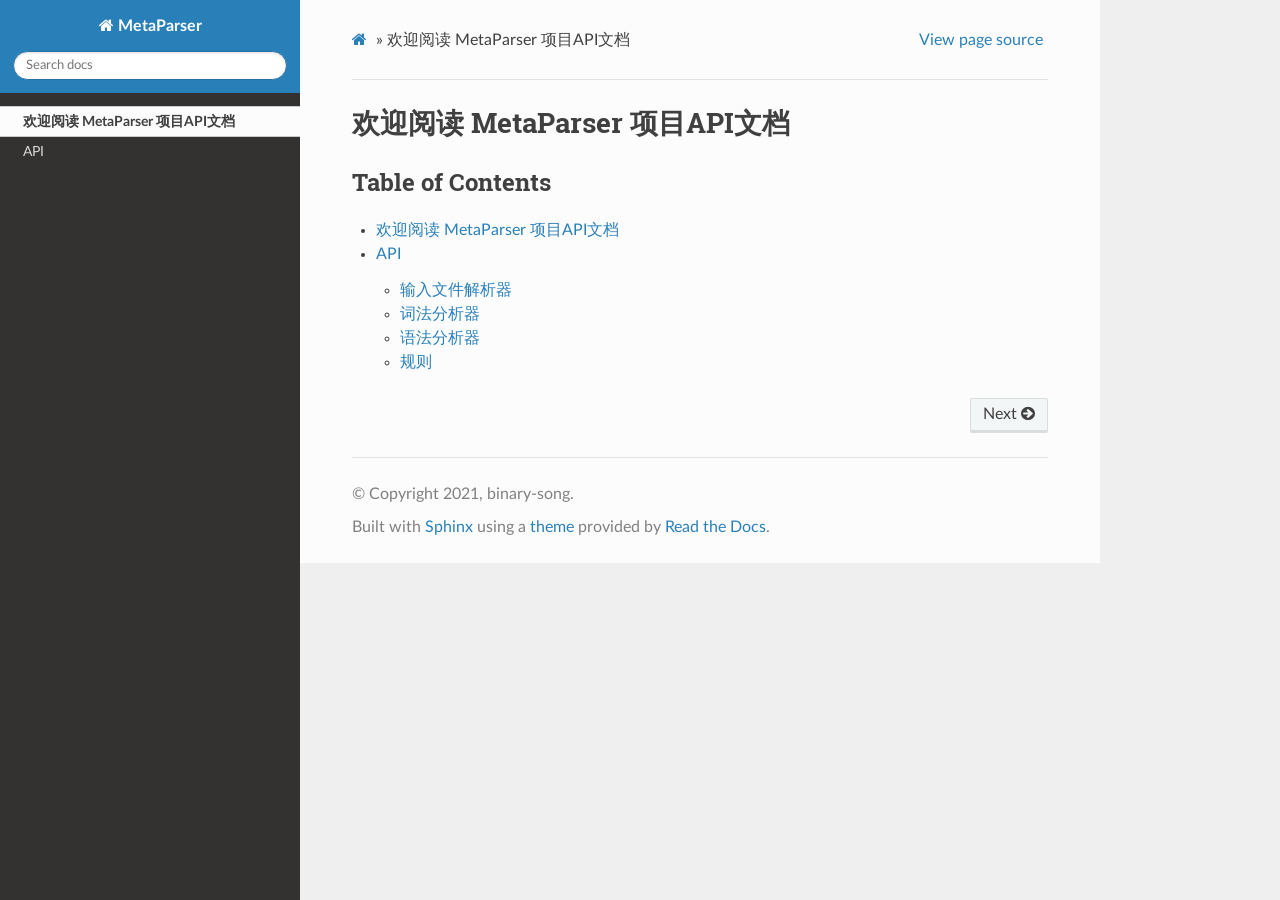
==== commit 65f8b7e1: "Deploying to gh-pages from  @ 765a01904c869db3c874488a2f07c4fba0cf713f 🚀" ====
--- a/index.html
+++ b/index.html
@@ -165,7 +165,7 @@
 <ul class="current">
 <li class="toctree-l1 current"><a class="current reference internal" href="#">欢迎阅读 MetaParser 项目API文档</a></li>
 <li class="toctree-l1"><a class="reference internal" href="api/index.html">API</a><ul>
-<li class="toctree-l2"><a class="reference internal" href="api/input.html">规则输入解析器</a></li>
+<li class="toctree-l2"><a class="reference internal" href="api/inrslv.html">输入文件解析器</a></li>
 <li class="toctree-l2"><a class="reference internal" href="api/lexer.html">词法分析器</a></li>
 <li class="toctree-l2"><a class="reference internal" href="api/parser.html">语法分析器</a></li>
 <li class="toctree-l2"><a class="reference internal" href="api/rules.html">规则</a></li>
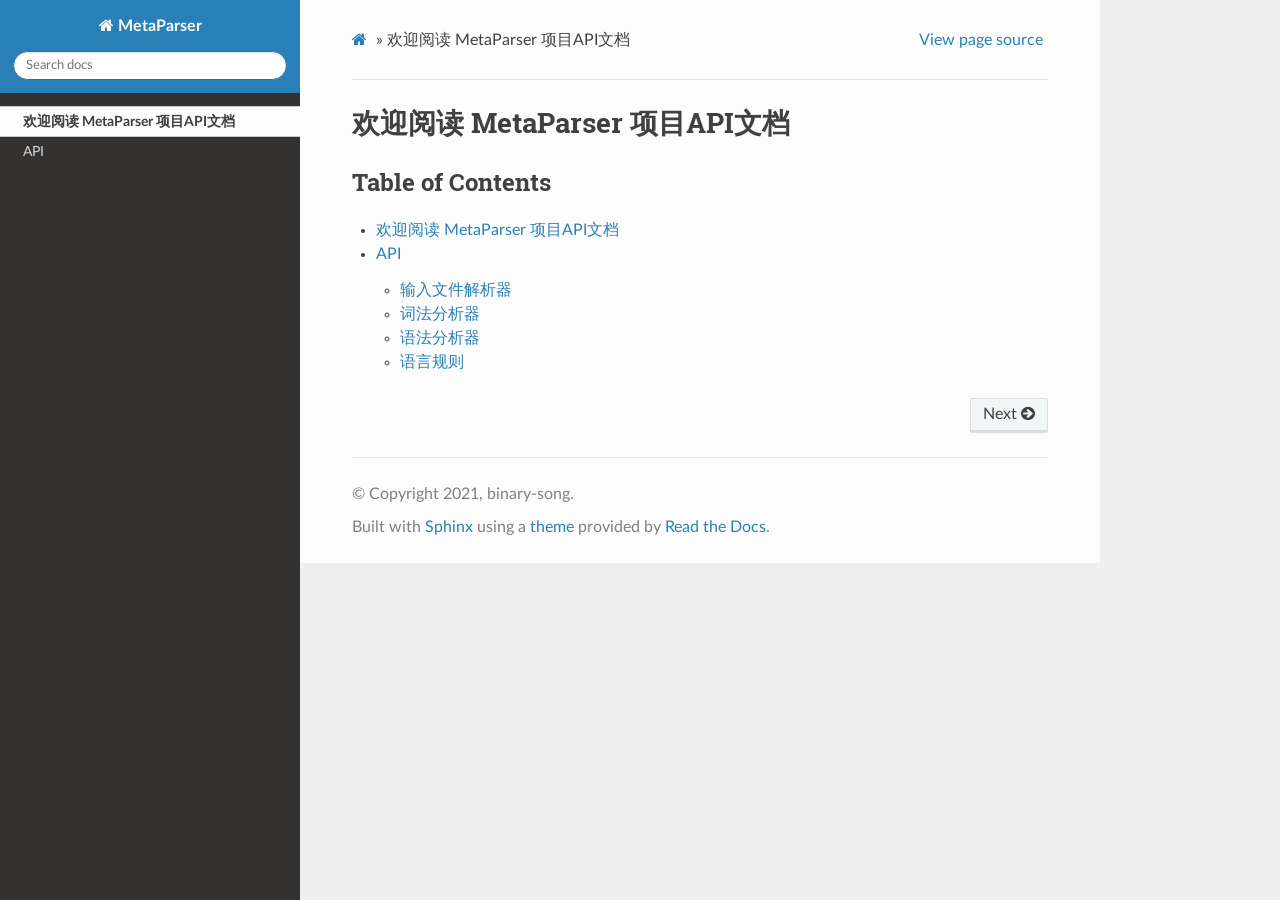
==== commit 5fd4ba78: "Deploying to gh-pages from  @ 3056cfa530a186a2fd9a58aa4c0b7ab2d1925852 🚀" ====
--- a/index.html
+++ b/index.html
@@ -168,7 +168,7 @@
 <li class="toctree-l2"><a class="reference internal" href="api/inrslv.html">输入文件解析器</a></li>
 <li class="toctree-l2"><a class="reference internal" href="api/lexer.html">词法分析器</a></li>
 <li class="toctree-l2"><a class="reference internal" href="api/parser.html">语法分析器</a></li>
-<li class="toctree-l2"><a class="reference internal" href="api/rules.html">规则</a></li>
+<li class="toctree-l2"><a class="reference internal" href="api/rules.html">语言规则</a></li>
 </ul>
 </li>
 </ul>
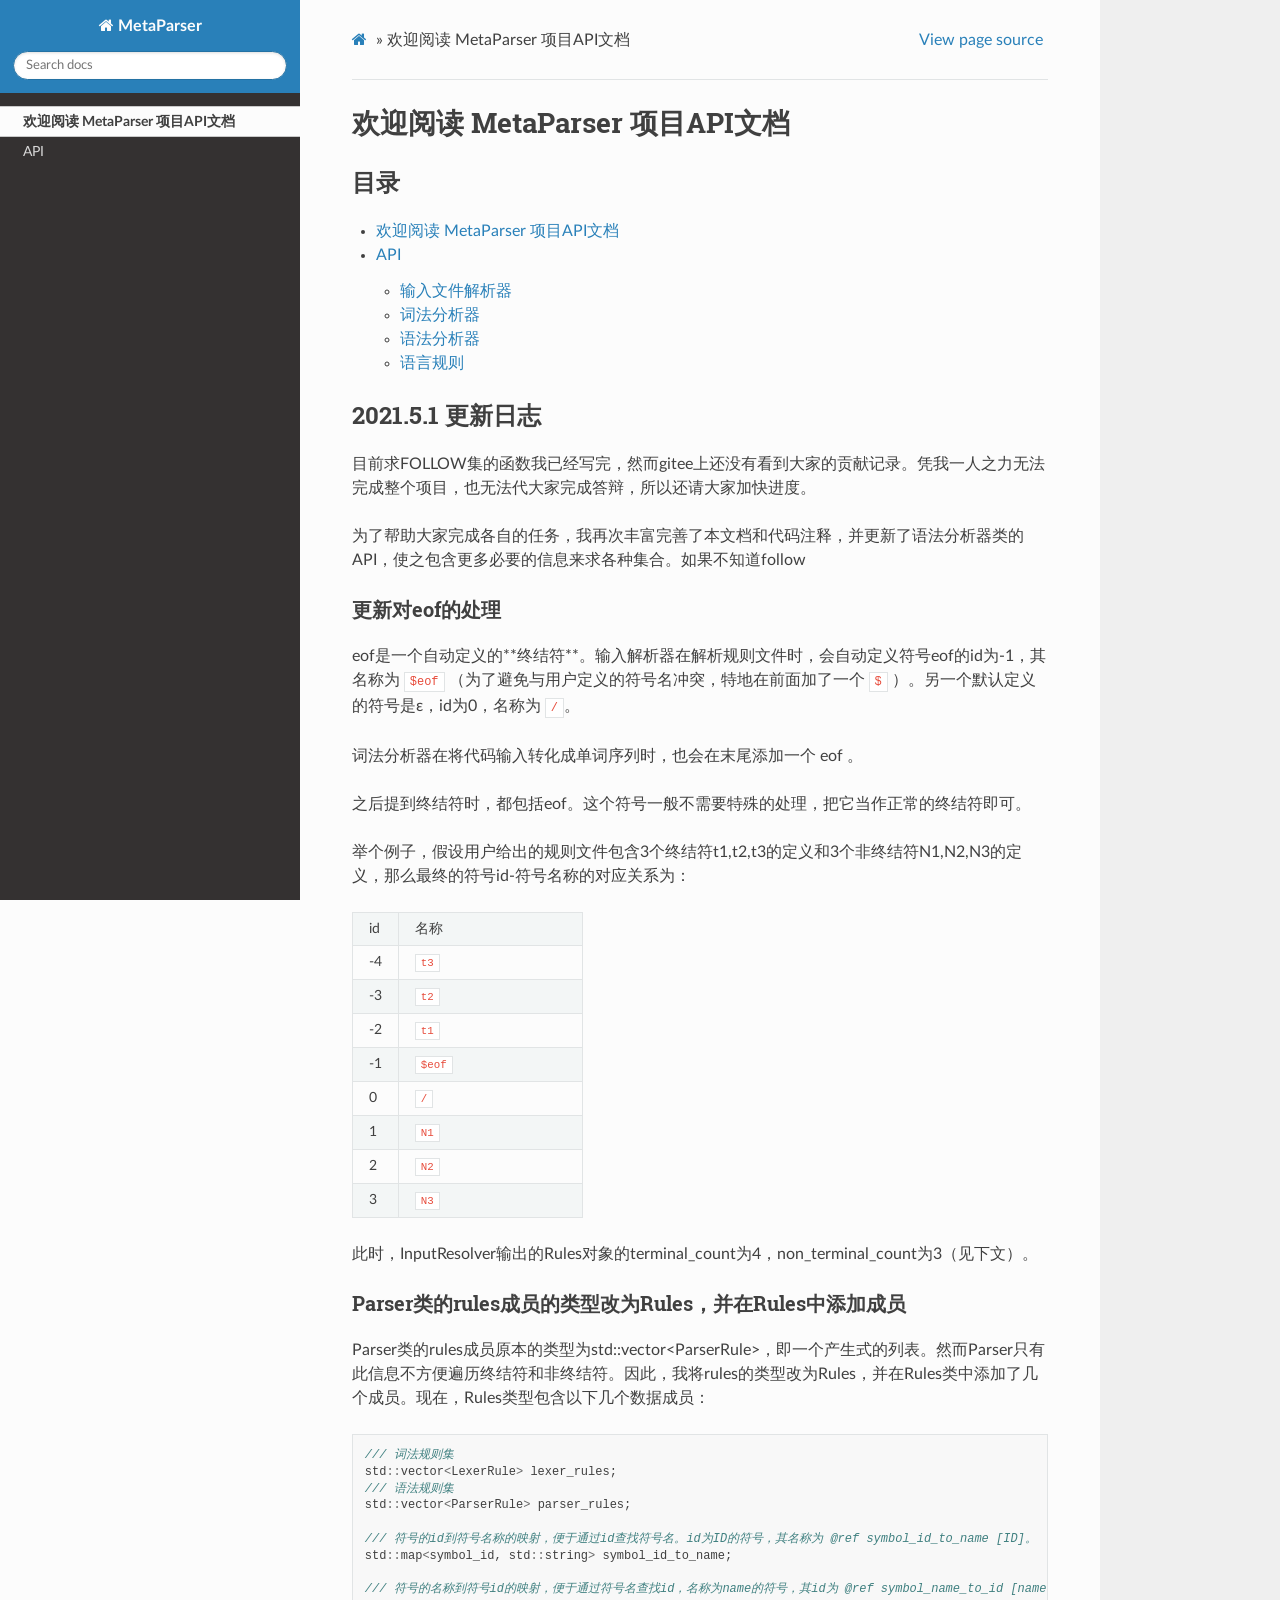
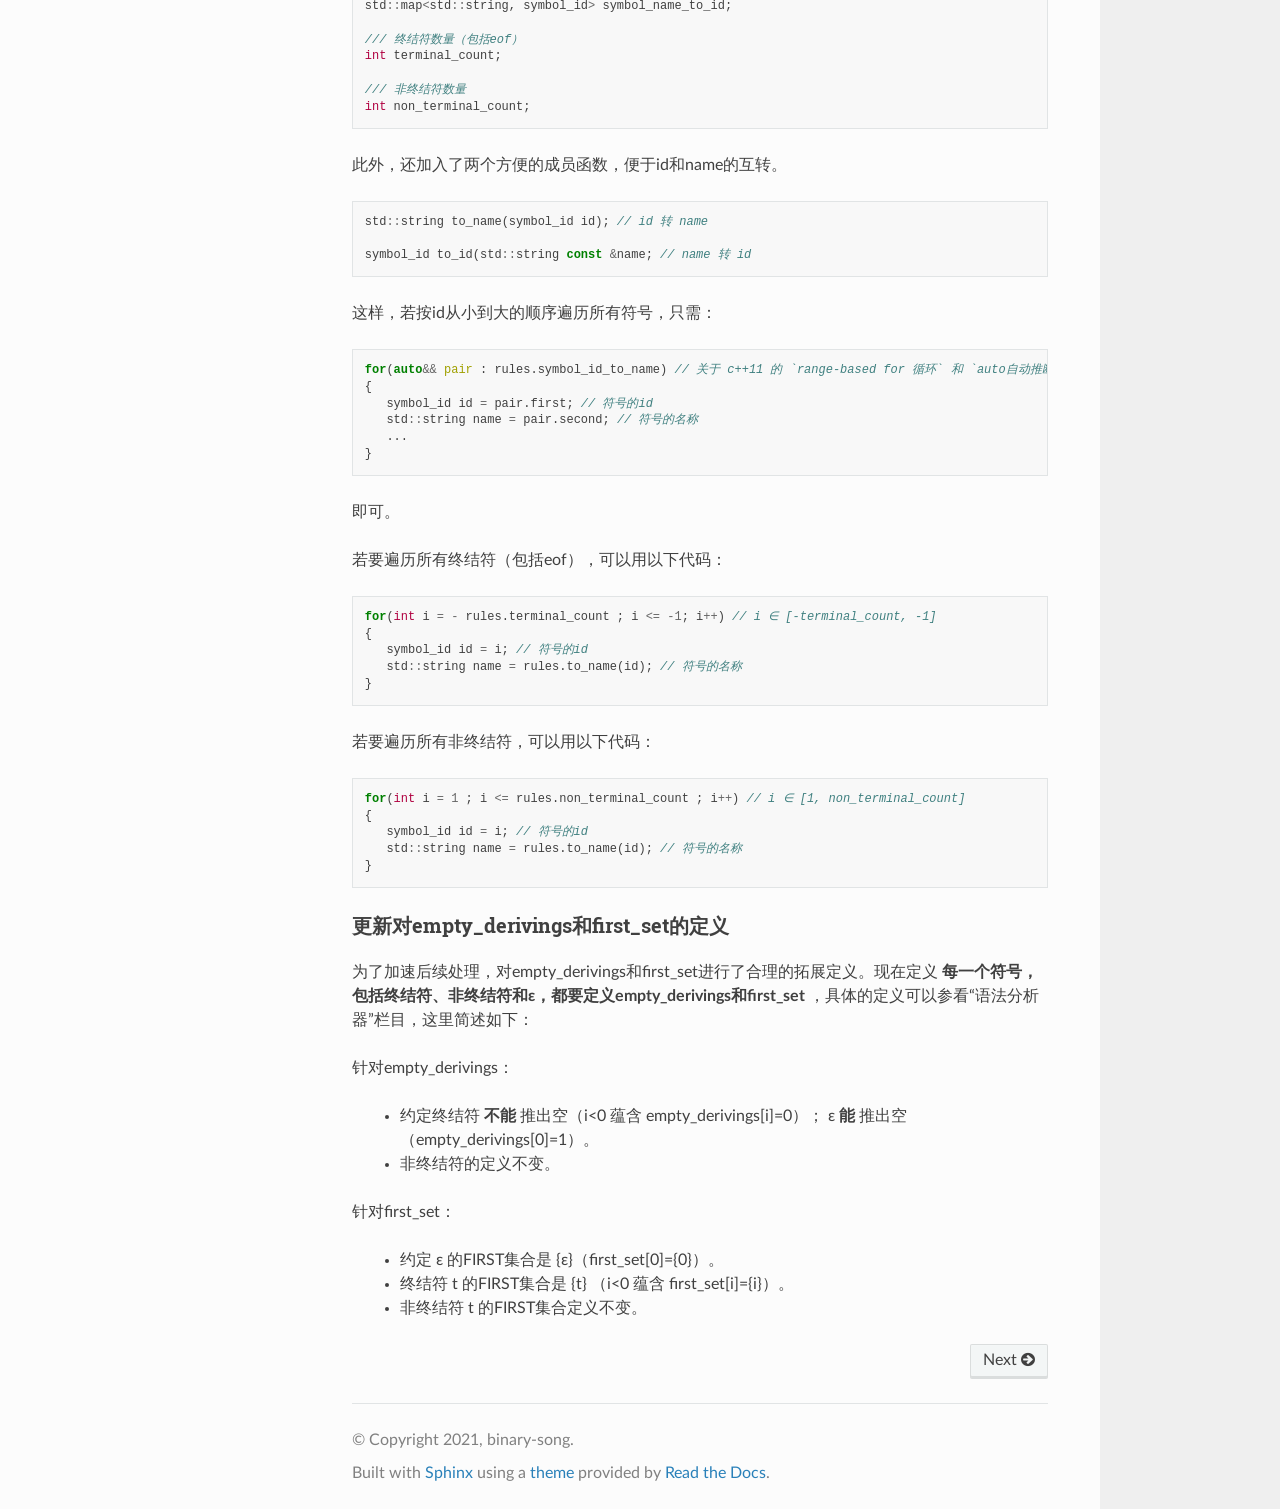
==== commit 5245742c: "Deploying to gh-pages from  @ 131ce1b82f4e6b05122cda980cfcde5003b5cc0f 🚀" ====
--- a/index.html
+++ b/index.html
@@ -159,8 +159,8 @@
 <h1>欢迎阅读 MetaParser 项目API文档<a class="headerlink" href="#metaparser-api" title="Permalink to this headline">¶</a></h1>
 <div class="toctree-wrapper compound">
 </div>
-<div class="section" id="table-of-contents">
-<h2>Table of Contents<a class="headerlink" href="#table-of-contents" title="Permalink to this headline">¶</a></h2>
+<div class="section" id="id1">
+<h2>目录<a class="headerlink" href="#id1" title="Permalink to this headline">¶</a></h2>
 <div class="toctree-wrapper compound">
 <ul class="current">
 <li class="toctree-l1 current"><a class="current reference internal" href="#">欢迎阅读 MetaParser 项目API文档</a></li>
@@ -174,6 +174,127 @@
 </ul>
 </div>
 </div>
+<div class="section" id="id2">
+<h2>2021.5.1 更新日志<a class="headerlink" href="#id2" title="Permalink to this headline">¶</a></h2>
+<p>目前求FOLLOW集的函数我已经写完，然而gitee上还没有看到大家的贡献记录。凭我一人之力无法完成整个项目，也无法代大家完成答辩，所以还请大家加快进度。</p>
+<p>为了帮助大家完成各自的任务，我再次丰富完善了本文档和代码注释，并更新了语法分析器类的API，使之包含更多必要的信息来求各种集合。如果不知道follow</p>
+<div class="section" id="eof">
+<h3>更新对eof的处理<a class="headerlink" href="#eof" title="Permalink to this headline">¶</a></h3>
+<p>eof是一个自动定义的**终结符**。输入解析器在解析规则文件时，会自动定义符号eof的id为-1，其名称为 <code class="docutils literal notranslate"><span class="pre">$eof</span></code> （为了避免与用户定义的符号名冲突，特地在前面加了一个 <code class="docutils literal notranslate"><span class="pre">$</span></code>  ）。另一个默认定义的符号是ε，id为0，名称为 <code class="docutils literal notranslate"><span class="pre">/</span></code>。</p>
+<p>词法分析器在将代码输入转化成单词序列时，也会在末尾添加一个 eof 。</p>
+<p>之后提到终结符时，都包括eof。这个符号一般不需要特殊的处理，把它当作正常的终结符即可。</p>
+<p>举个例子，假设用户给出的规则文件包含3个终结符t1,t2,t3的定义和3个非终结符N1,N2,N3的定义，那么最终的符号id-符号名称的对应关系为：</p>
+<table class="docutils align-default">
+<colgroup>
+<col style="width: 20%" />
+<col style="width: 80%" />
+</colgroup>
+<tbody>
+<tr class="row-odd"><td><p>id</p></td>
+<td><p>名称</p></td>
+</tr>
+<tr class="row-even"><td><p>-4</p></td>
+<td><p><code class="docutils literal notranslate"><span class="pre">t3</span></code></p></td>
+</tr>
+<tr class="row-odd"><td><p>-3</p></td>
+<td><p><code class="docutils literal notranslate"><span class="pre">t2</span></code></p></td>
+</tr>
+<tr class="row-even"><td><p>-2</p></td>
+<td><p><code class="docutils literal notranslate"><span class="pre">t1</span></code></p></td>
+</tr>
+<tr class="row-odd"><td><p>-1</p></td>
+<td><p><code class="docutils literal notranslate"><span class="pre">$eof</span></code></p></td>
+</tr>
+<tr class="row-even"><td><p>0</p></td>
+<td><p><code class="docutils literal notranslate"><span class="pre">/</span></code></p></td>
+</tr>
+<tr class="row-odd"><td><p>1</p></td>
+<td><p><code class="docutils literal notranslate"><span class="pre">N1</span></code></p></td>
+</tr>
+<tr class="row-even"><td><p>2</p></td>
+<td><p><code class="docutils literal notranslate"><span class="pre">N2</span></code></p></td>
+</tr>
+<tr class="row-odd"><td><p>3</p></td>
+<td><p><code class="docutils literal notranslate"><span class="pre">N3</span></code></p></td>
+</tr>
+</tbody>
+</table>
+<p>此时，InputResolver输出的Rules对象的terminal_count为4，non_terminal_count为3（见下文）。</p>
+</div>
+<div class="section" id="parserrulesrules-rules">
+<h3>Parser类的rules成员的类型改为Rules，并在Rules中添加成员<a class="headerlink" href="#parserrulesrules-rules" title="Permalink to this headline">¶</a></h3>
+<p>Parser类的rules成员原本的类型为std::vector&lt;ParserRule&gt;，即一个产生式的列表。然而Parser只有此信息不方便遍历终结符和非终结符。因此，我将rules的类型改为Rules，并在Rules类中添加了几个成员。现在，Rules类型包含以下几个数据成员：</p>
+<div class="highlight-cpp notranslate"><div class="highlight"><pre><span></span><span class="c1">/// 词法规则集</span>
+<span class="n">std</span><span class="o">::</span><span class="n">vector</span><span class="o">&lt;</span><span class="n">LexerRule</span><span class="o">&gt;</span> <span class="n">lexer_rules</span><span class="p">;</span>
+<span class="c1">/// 语法规则集</span>
+<span class="n">std</span><span class="o">::</span><span class="n">vector</span><span class="o">&lt;</span><span class="n">ParserRule</span><span class="o">&gt;</span> <span class="n">parser_rules</span><span class="p">;</span>
+
+<span class="c1">/// 符号的id到符号名称的映射，便于通过id查找符号名。id为ID的符号，其名称为 @ref symbol_id_to_name [ID]。</span>
+<span class="n">std</span><span class="o">::</span><span class="n">map</span><span class="o">&lt;</span><span class="n">symbol_id</span><span class="p">,</span> <span class="n">std</span><span class="o">::</span><span class="n">string</span><span class="o">&gt;</span> <span class="n">symbol_id_to_name</span><span class="p">;</span>
+
+<span class="c1">/// 符号的名称到符号id的映射，便于通过符号名查找id，名称为name的符号，其id为 @ref symbol_name_to_id [name]。</span>
+<span class="n">std</span><span class="o">::</span><span class="n">map</span><span class="o">&lt;</span><span class="n">std</span><span class="o">::</span><span class="n">string</span><span class="p">,</span> <span class="n">symbol_id</span><span class="o">&gt;</span> <span class="n">symbol_name_to_id</span><span class="p">;</span>
+
+<span class="c1">/// 终结符数量（包括eof）</span>
+<span class="kt">int</span> <span class="n">terminal_count</span><span class="p">;</span>
+
+<span class="c1">/// 非终结符数量</span>
+<span class="kt">int</span> <span class="n">non_terminal_count</span><span class="p">;</span>
+</pre></div>
+</div>
+<p>此外，还加入了两个方便的成员函数，便于id和name的互转。</p>
+<div class="highlight-cpp notranslate"><div class="highlight"><pre><span></span><span class="n">std</span><span class="o">::</span><span class="n">string</span> <span class="n">to_name</span><span class="p">(</span><span class="n">symbol_id</span> <span class="n">id</span><span class="p">);</span> <span class="c1">// id 转 name</span>
+
+<span class="n">symbol_id</span> <span class="n">to_id</span><span class="p">(</span><span class="n">std</span><span class="o">::</span><span class="n">string</span> <span class="k">const</span> <span class="o">&amp;</span><span class="n">name</span><span class="p">;</span> <span class="c1">// name 转 id</span>
+</pre></div>
+</div>
+<p>这样，若按id从小到大的顺序遍历所有符号，只需：</p>
+<div class="highlight-cpp notranslate"><div class="highlight"><pre><span></span><span class="k">for</span><span class="p">(</span><span class="k">auto</span><span class="o">&amp;&amp;</span> <span class="nl">pair</span> <span class="p">:</span> <span class="n">rules</span><span class="p">.</span><span class="n">symbol_id_to_name</span><span class="p">)</span> <span class="c1">// 关于 c++11 的 `range-based for 循环` 和 `auto自动推断类型`，请参看百度。</span>
+<span class="p">{</span>
+   <span class="n">symbol_id</span> <span class="n">id</span> <span class="o">=</span> <span class="n">pair</span><span class="p">.</span><span class="n">first</span><span class="p">;</span> <span class="c1">// 符号的id</span>
+   <span class="n">std</span><span class="o">::</span><span class="n">string</span> <span class="n">name</span> <span class="o">=</span> <span class="n">pair</span><span class="p">.</span><span class="n">second</span><span class="p">;</span> <span class="c1">// 符号的名称</span>
+   <span class="p">...</span>
+<span class="p">}</span>
+</pre></div>
+</div>
+<p>即可。</p>
+<p>若要遍历所有终结符（包括eof），可以用以下代码：</p>
+<div class="highlight-cpp notranslate"><div class="highlight"><pre><span></span><span class="k">for</span><span class="p">(</span><span class="kt">int</span> <span class="n">i</span> <span class="o">=</span> <span class="o">-</span> <span class="n">rules</span><span class="p">.</span><span class="n">terminal_count</span> <span class="p">;</span> <span class="n">i</span> <span class="o">&lt;=</span> <span class="mi">-1</span><span class="p">;</span> <span class="n">i</span><span class="o">++</span><span class="p">)</span> <span class="c1">// i ∈ [-terminal_count, -1]</span>
+<span class="p">{</span>
+   <span class="n">symbol_id</span> <span class="n">id</span> <span class="o">=</span> <span class="n">i</span><span class="p">;</span> <span class="c1">// 符号的id</span>
+   <span class="n">std</span><span class="o">::</span><span class="n">string</span> <span class="n">name</span> <span class="o">=</span> <span class="n">rules</span><span class="p">.</span><span class="n">to_name</span><span class="p">(</span><span class="n">id</span><span class="p">);</span> <span class="c1">// 符号的名称</span>
+<span class="p">}</span>
+</pre></div>
+</div>
+<p>若要遍历所有非终结符，可以用以下代码：</p>
+<div class="highlight-cpp notranslate"><div class="highlight"><pre><span></span><span class="k">for</span><span class="p">(</span><span class="kt">int</span> <span class="n">i</span> <span class="o">=</span> <span class="mi">1</span> <span class="p">;</span> <span class="n">i</span> <span class="o">&lt;=</span> <span class="n">rules</span><span class="p">.</span><span class="n">non_terminal_count</span> <span class="p">;</span> <span class="n">i</span><span class="o">++</span><span class="p">)</span> <span class="c1">// i ∈ [1, non_terminal_count]</span>
+<span class="p">{</span>
+   <span class="n">symbol_id</span> <span class="n">id</span> <span class="o">=</span> <span class="n">i</span><span class="p">;</span> <span class="c1">// 符号的id</span>
+   <span class="n">std</span><span class="o">::</span><span class="n">string</span> <span class="n">name</span> <span class="o">=</span> <span class="n">rules</span><span class="p">.</span><span class="n">to_name</span><span class="p">(</span><span class="n">id</span><span class="p">);</span> <span class="c1">// 符号的名称</span>
+<span class="p">}</span>
+</pre></div>
+</div>
+</div>
+<div class="section" id="empty-derivingsfirst-set">
+<h3>更新对empty_derivings和first_set的定义<a class="headerlink" href="#empty-derivingsfirst-set" title="Permalink to this headline">¶</a></h3>
+<p>为了加速后续处理，对empty_derivings和first_set进行了合理的拓展定义。现在定义 <strong>每一个符号，包括终结符、非终结符和ε，都要定义empty_derivings和first_set</strong> ，具体的定义可以参看“语法分析器”栏目，这里简述如下：</p>
+<p>针对empty_derivings：</p>
+<blockquote>
+<div><ul class="simple">
+<li><p>约定终结符 <strong>不能</strong> 推出空（i&lt;0 蕴含 empty_derivings[i]=0）； ε <strong>能</strong> 推出空（empty_derivings[0]=1）。</p></li>
+<li><p>非终结符的定义不变。</p></li>
+</ul>
+</div></blockquote>
+<p>针对first_set：</p>
+<blockquote>
+<div><ul class="simple">
+<li><p>约定 ε 的FIRST集合是 {ε}（first_set[0]={0}）。</p></li>
+<li><p>终结符 t 的FIRST集合是 {t} （i&lt;0 蕴含 first_set[i]={i}）。</p></li>
+<li><p>非终结符 t 的FIRST集合定义不变。</p></li>
+</ul>
+</div></blockquote>
+</div>
+</div>
 </div>
 
 
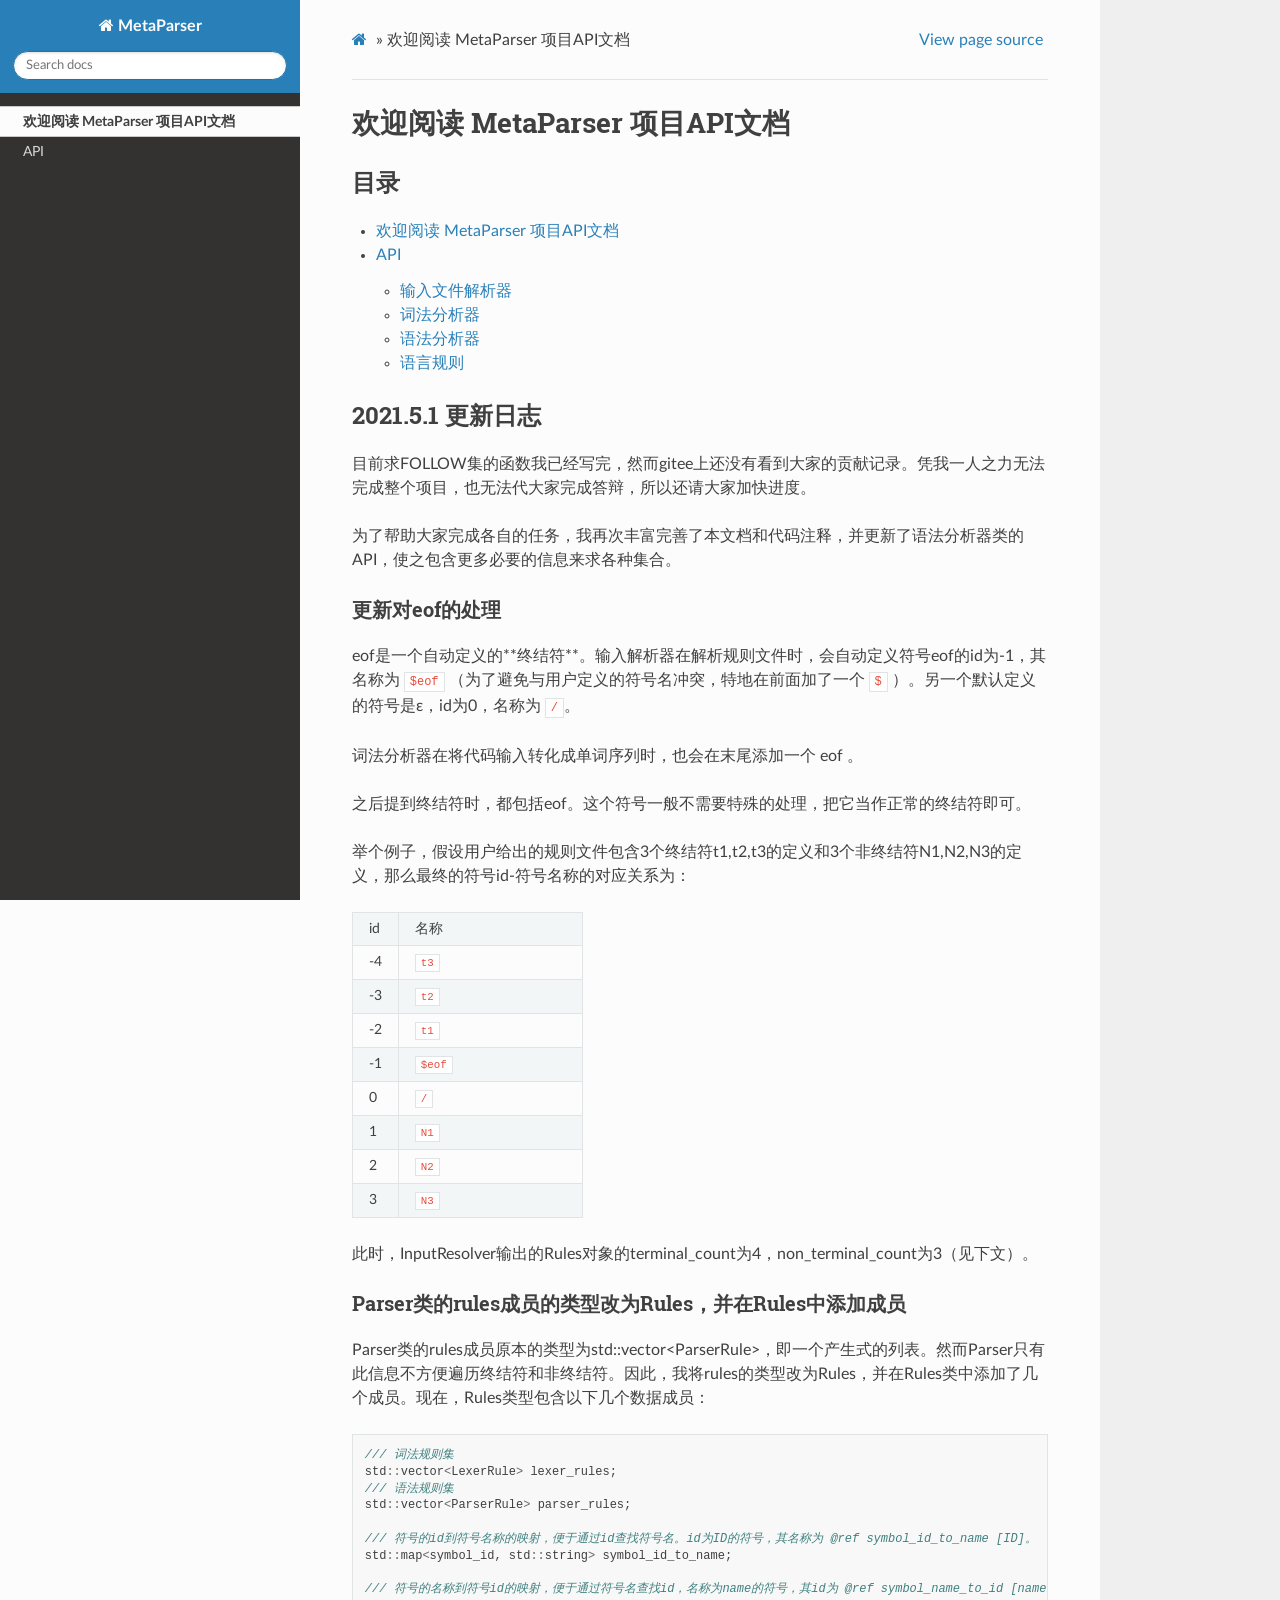
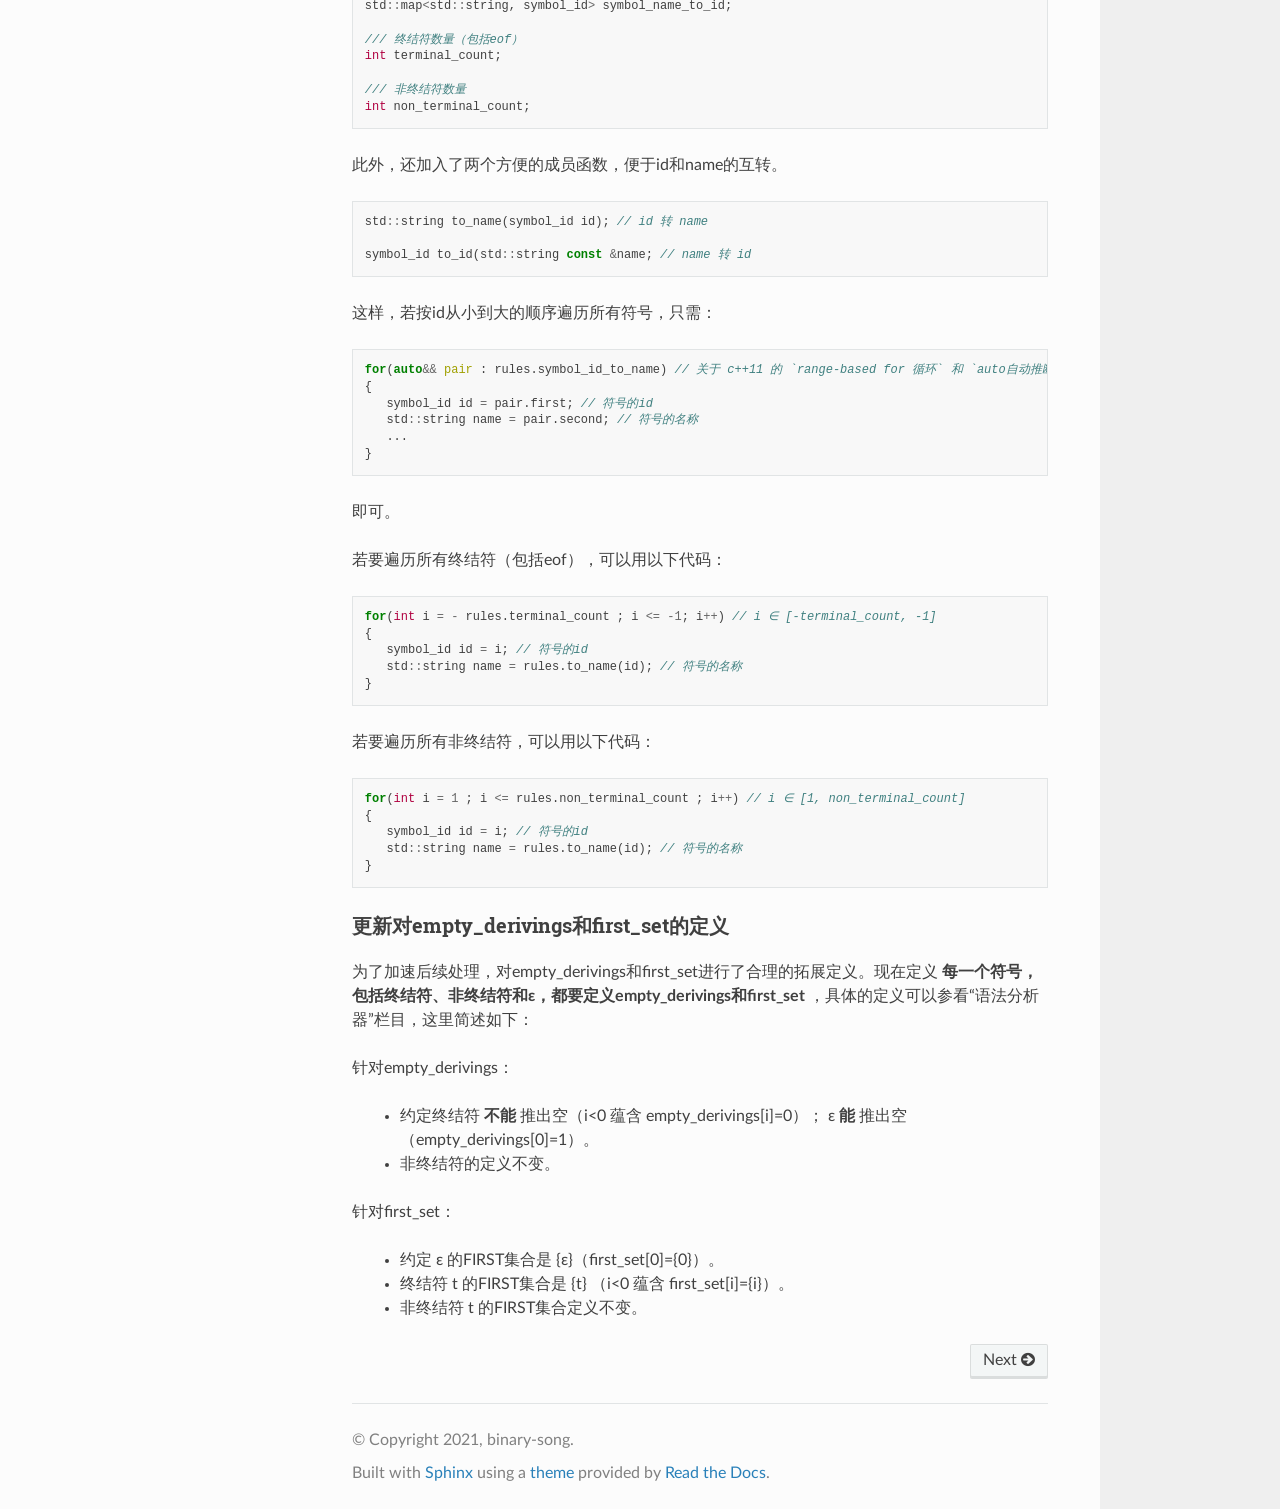
==== commit 6ab1a771: "Deploying to gh-pages from  @ ce17b8fb9d12a63f8d73149aa26b7e1b752d7ca1 🚀" ====
--- a/index.html
+++ b/index.html
@@ -177,7 +177,7 @@
 <div class="section" id="id2">
 <h2>2021.5.1 更新日志<a class="headerlink" href="#id2" title="Permalink to this headline">¶</a></h2>
 <p>目前求FOLLOW集的函数我已经写完，然而gitee上还没有看到大家的贡献记录。凭我一人之力无法完成整个项目，也无法代大家完成答辩，所以还请大家加快进度。</p>
-<p>为了帮助大家完成各自的任务，我再次丰富完善了本文档和代码注释，并更新了语法分析器类的API，使之包含更多必要的信息来求各种集合。如果不知道follow</p>
+<p>为了帮助大家完成各自的任务，我再次丰富完善了本文档和代码注释，并更新了语法分析器类的API，使之包含更多必要的信息来求各种集合。</p>
 <div class="section" id="eof">
 <h3>更新对eof的处理<a class="headerlink" href="#eof" title="Permalink to this headline">¶</a></h3>
 <p>eof是一个自动定义的**终结符**。输入解析器在解析规则文件时，会自动定义符号eof的id为-1，其名称为 <code class="docutils literal notranslate"><span class="pre">$eof</span></code> （为了避免与用户定义的符号名冲突，特地在前面加了一个 <code class="docutils literal notranslate"><span class="pre">$</span></code>  ）。另一个默认定义的符号是ε，id为0，名称为 <code class="docutils literal notranslate"><span class="pre">/</span></code>。</p>
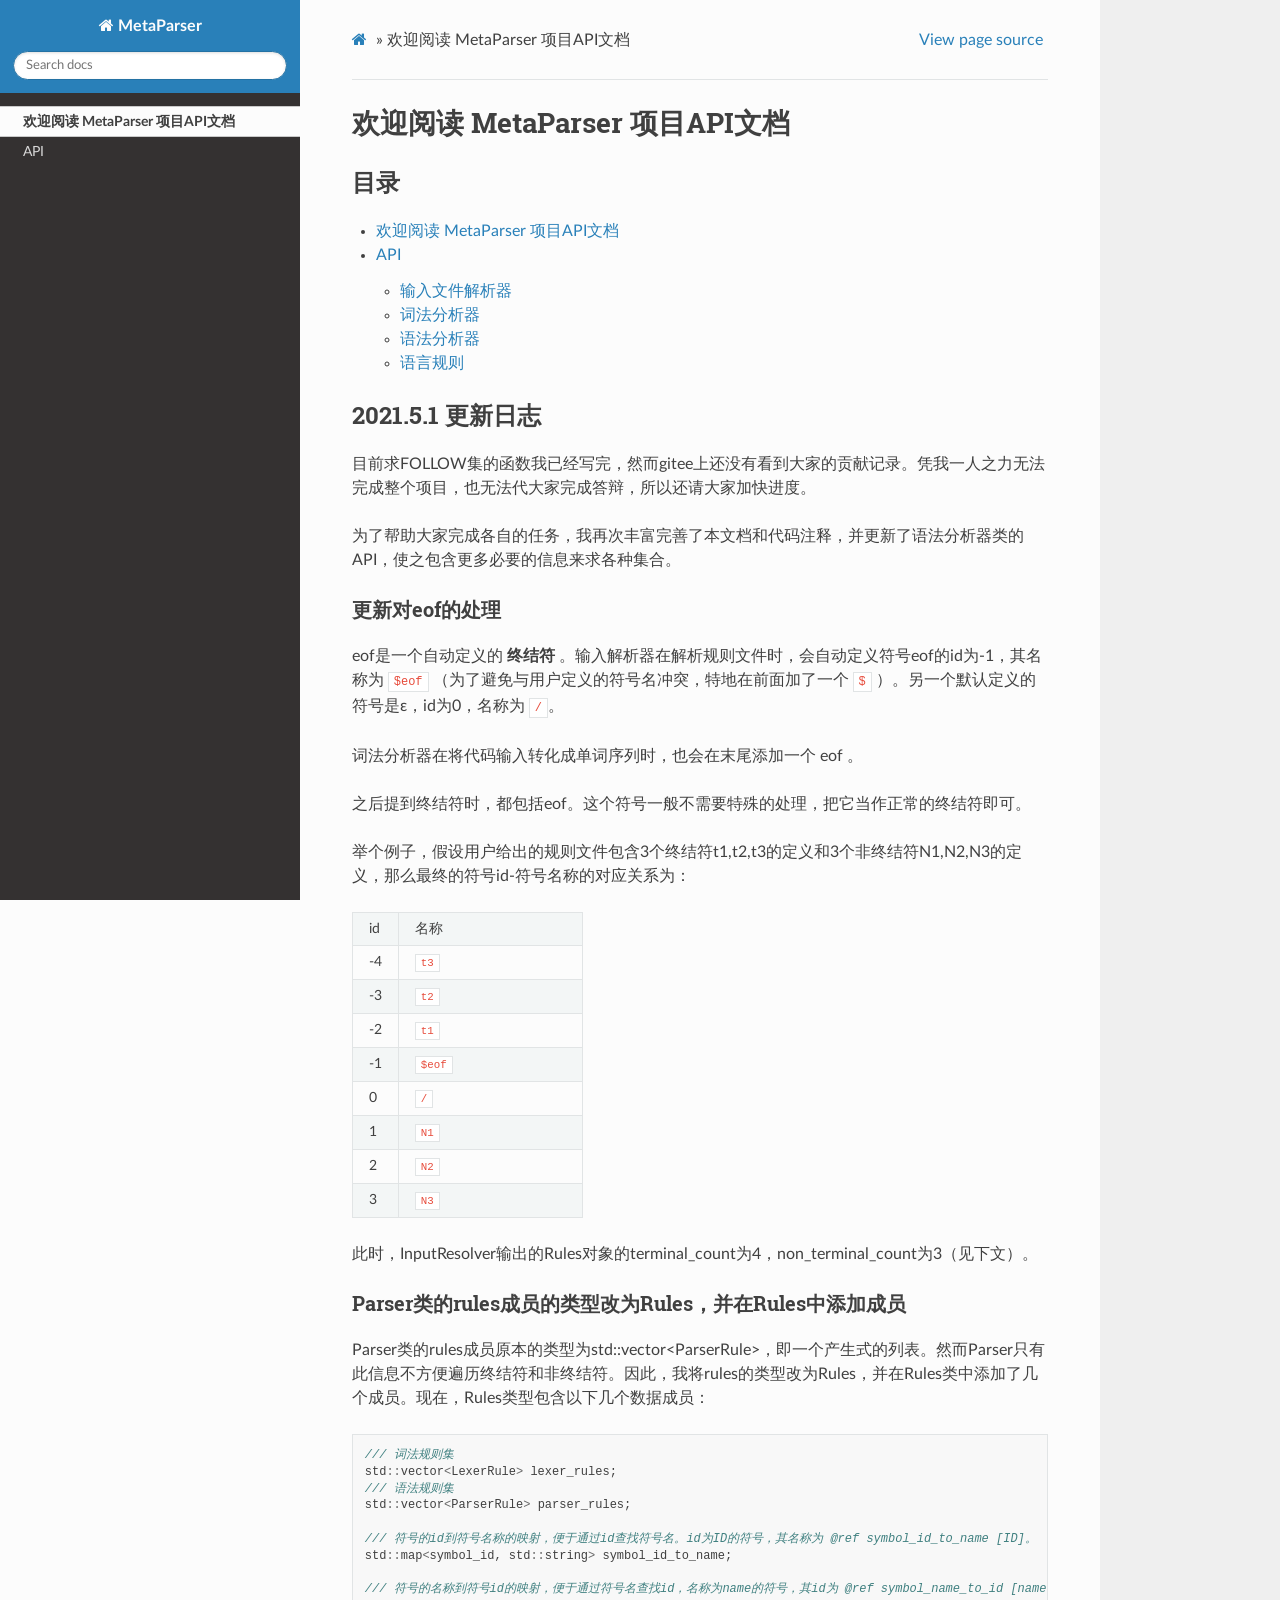
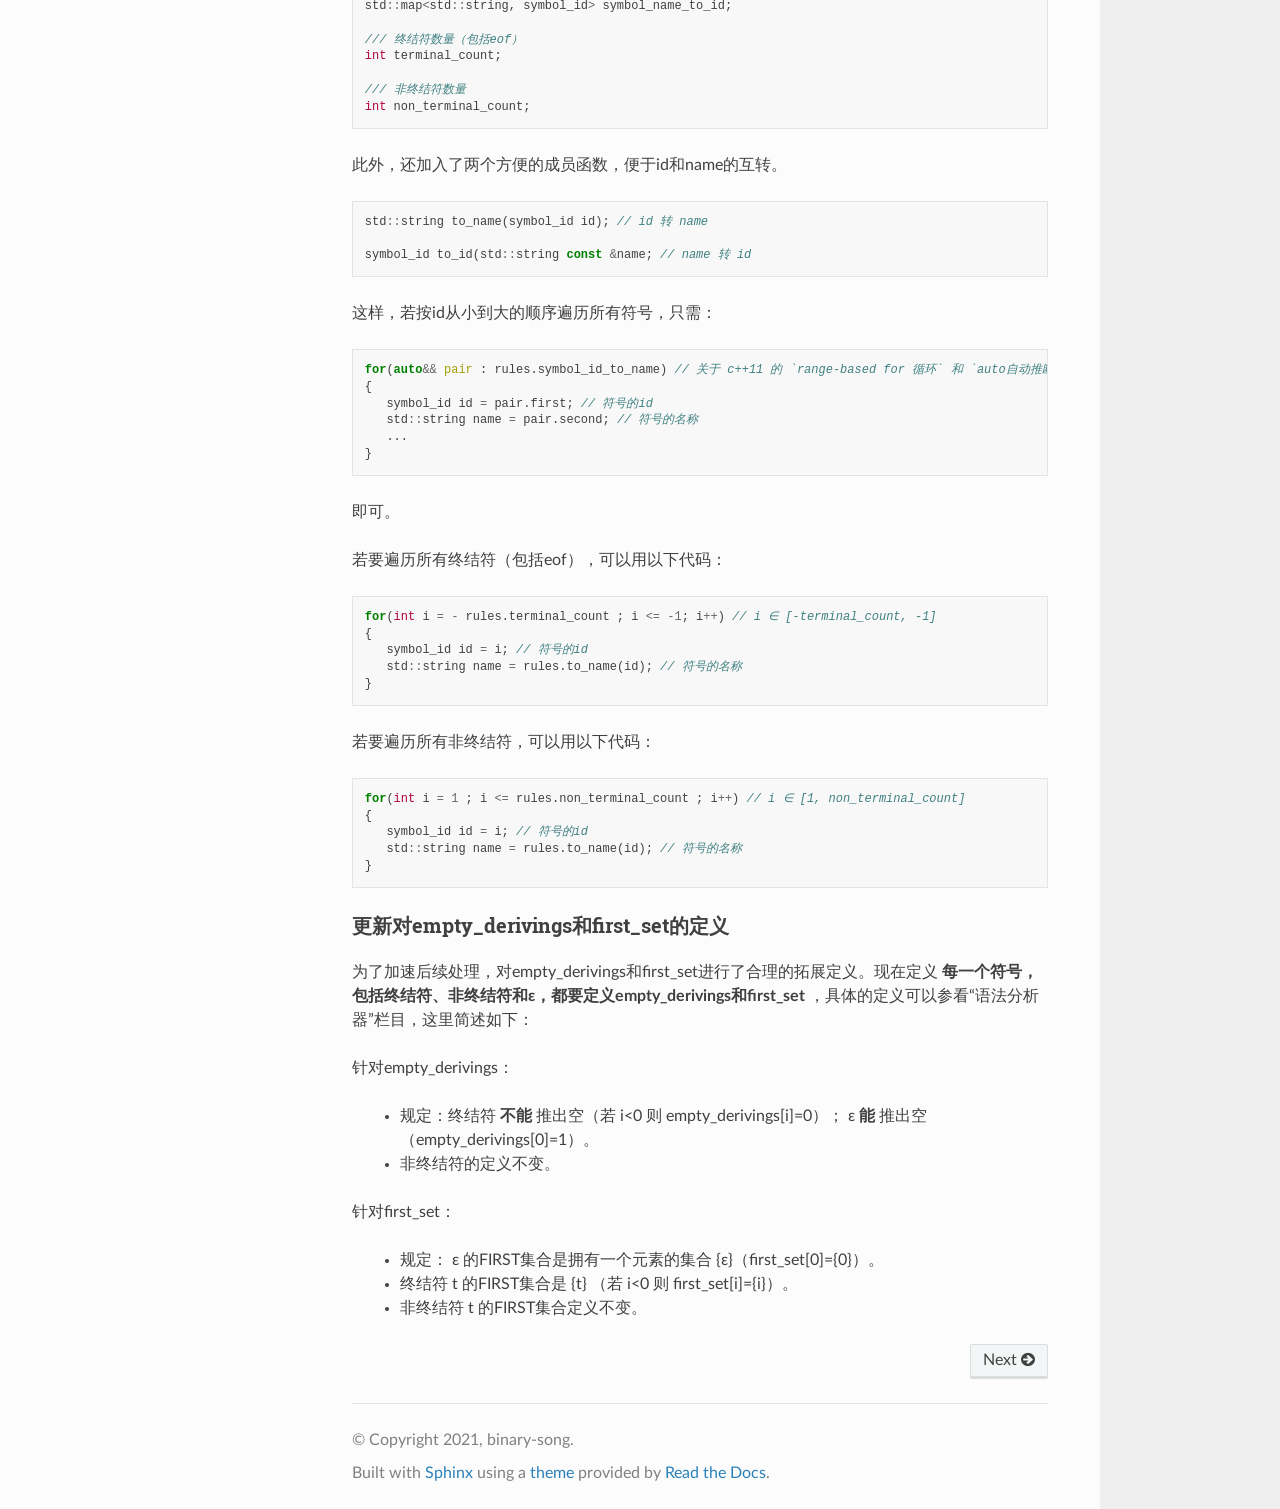
==== commit c801ffab: "Deploying to gh-pages from  @ 322d1671441f6779c2f6cb8d18fff16a41722842 🚀" ====
--- a/index.html
+++ b/index.html
@@ -180,7 +180,7 @@
 <p>为了帮助大家完成各自的任务，我再次丰富完善了本文档和代码注释，并更新了语法分析器类的API，使之包含更多必要的信息来求各种集合。</p>
 <div class="section" id="eof">
 <h3>更新对eof的处理<a class="headerlink" href="#eof" title="Permalink to this headline">¶</a></h3>
-<p>eof是一个自动定义的**终结符**。输入解析器在解析规则文件时，会自动定义符号eof的id为-1，其名称为 <code class="docutils literal notranslate"><span class="pre">$eof</span></code> （为了避免与用户定义的符号名冲突，特地在前面加了一个 <code class="docutils literal notranslate"><span class="pre">$</span></code>  ）。另一个默认定义的符号是ε，id为0，名称为 <code class="docutils literal notranslate"><span class="pre">/</span></code>。</p>
+<p>eof是一个自动定义的 <strong>终结符</strong> 。输入解析器在解析规则文件时，会自动定义符号eof的id为-1，其名称为 <code class="docutils literal notranslate"><span class="pre">$eof</span></code> （为了避免与用户定义的符号名冲突，特地在前面加了一个 <code class="docutils literal notranslate"><span class="pre">$</span></code>  ）。另一个默认定义的符号是ε，id为0，名称为 <code class="docutils literal notranslate"><span class="pre">/</span></code>。</p>
 <p>词法分析器在将代码输入转化成单词序列时，也会在末尾添加一个 eof 。</p>
 <p>之后提到终结符时，都包括eof。这个符号一般不需要特殊的处理，把它当作正常的终结符即可。</p>
 <p>举个例子，假设用户给出的规则文件包含3个终结符t1,t2,t3的定义和3个非终结符N1,N2,N3的定义，那么最终的符号id-符号名称的对应关系为：</p>
@@ -281,15 +281,15 @@
 <p>针对empty_derivings：</p>
 <blockquote>
 <div><ul class="simple">
-<li><p>约定终结符 <strong>不能</strong> 推出空（i&lt;0 蕴含 empty_derivings[i]=0）； ε <strong>能</strong> 推出空（empty_derivings[0]=1）。</p></li>
+<li><p>规定：终结符 <strong>不能</strong> 推出空（若 i&lt;0 则 empty_derivings[i]=0）； ε <strong>能</strong> 推出空（empty_derivings[0]=1）。</p></li>
 <li><p>非终结符的定义不变。</p></li>
 </ul>
 </div></blockquote>
 <p>针对first_set：</p>
 <blockquote>
 <div><ul class="simple">
-<li><p>约定 ε 的FIRST集合是 {ε}（first_set[0]={0}）。</p></li>
-<li><p>终结符 t 的FIRST集合是 {t} （i&lt;0 蕴含 first_set[i]={i}）。</p></li>
+<li><p>规定： ε 的FIRST集合是拥有一个元素的集合 {ε}（first_set[0]={0}）。</p></li>
+<li><p>终结符 t 的FIRST集合是 {t} （若 i&lt;0 则 first_set[i]={i}）。</p></li>
 <li><p>非终结符 t 的FIRST集合定义不变。</p></li>
 </ul>
 </div></blockquote>
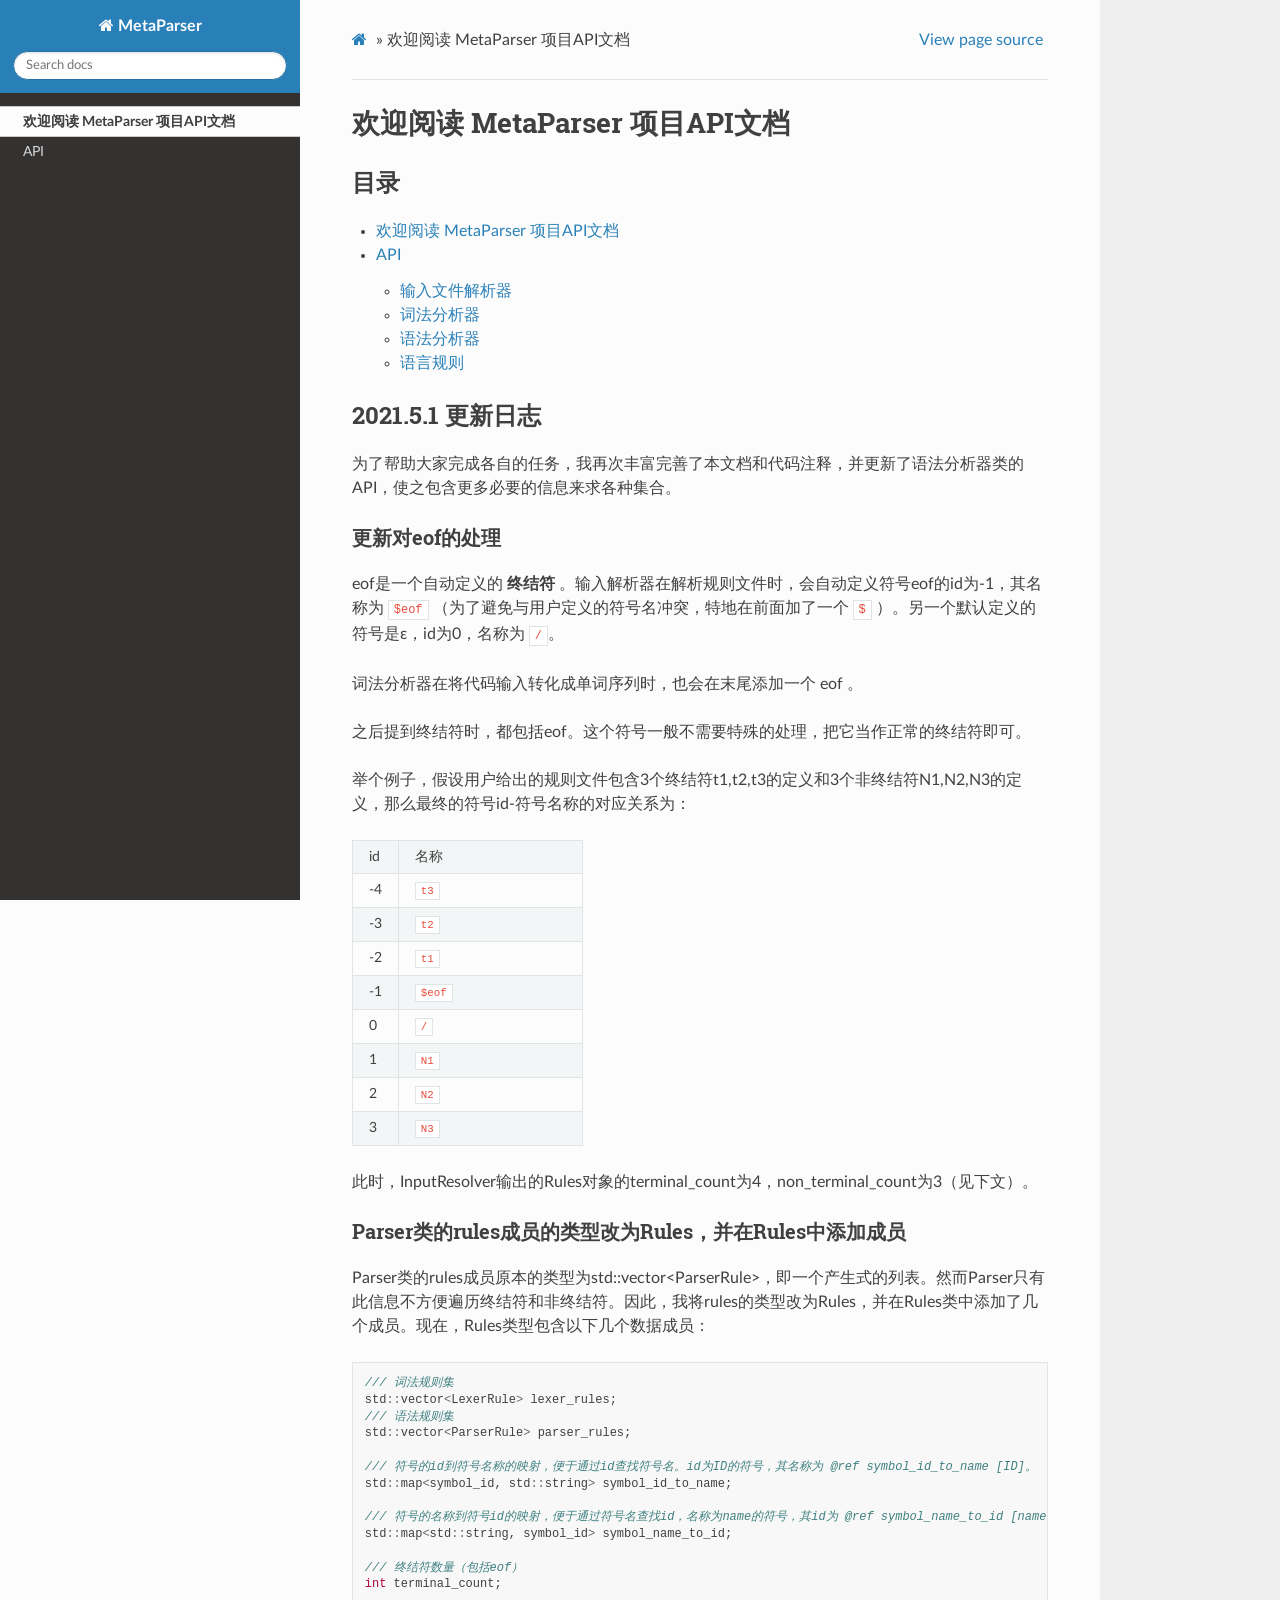
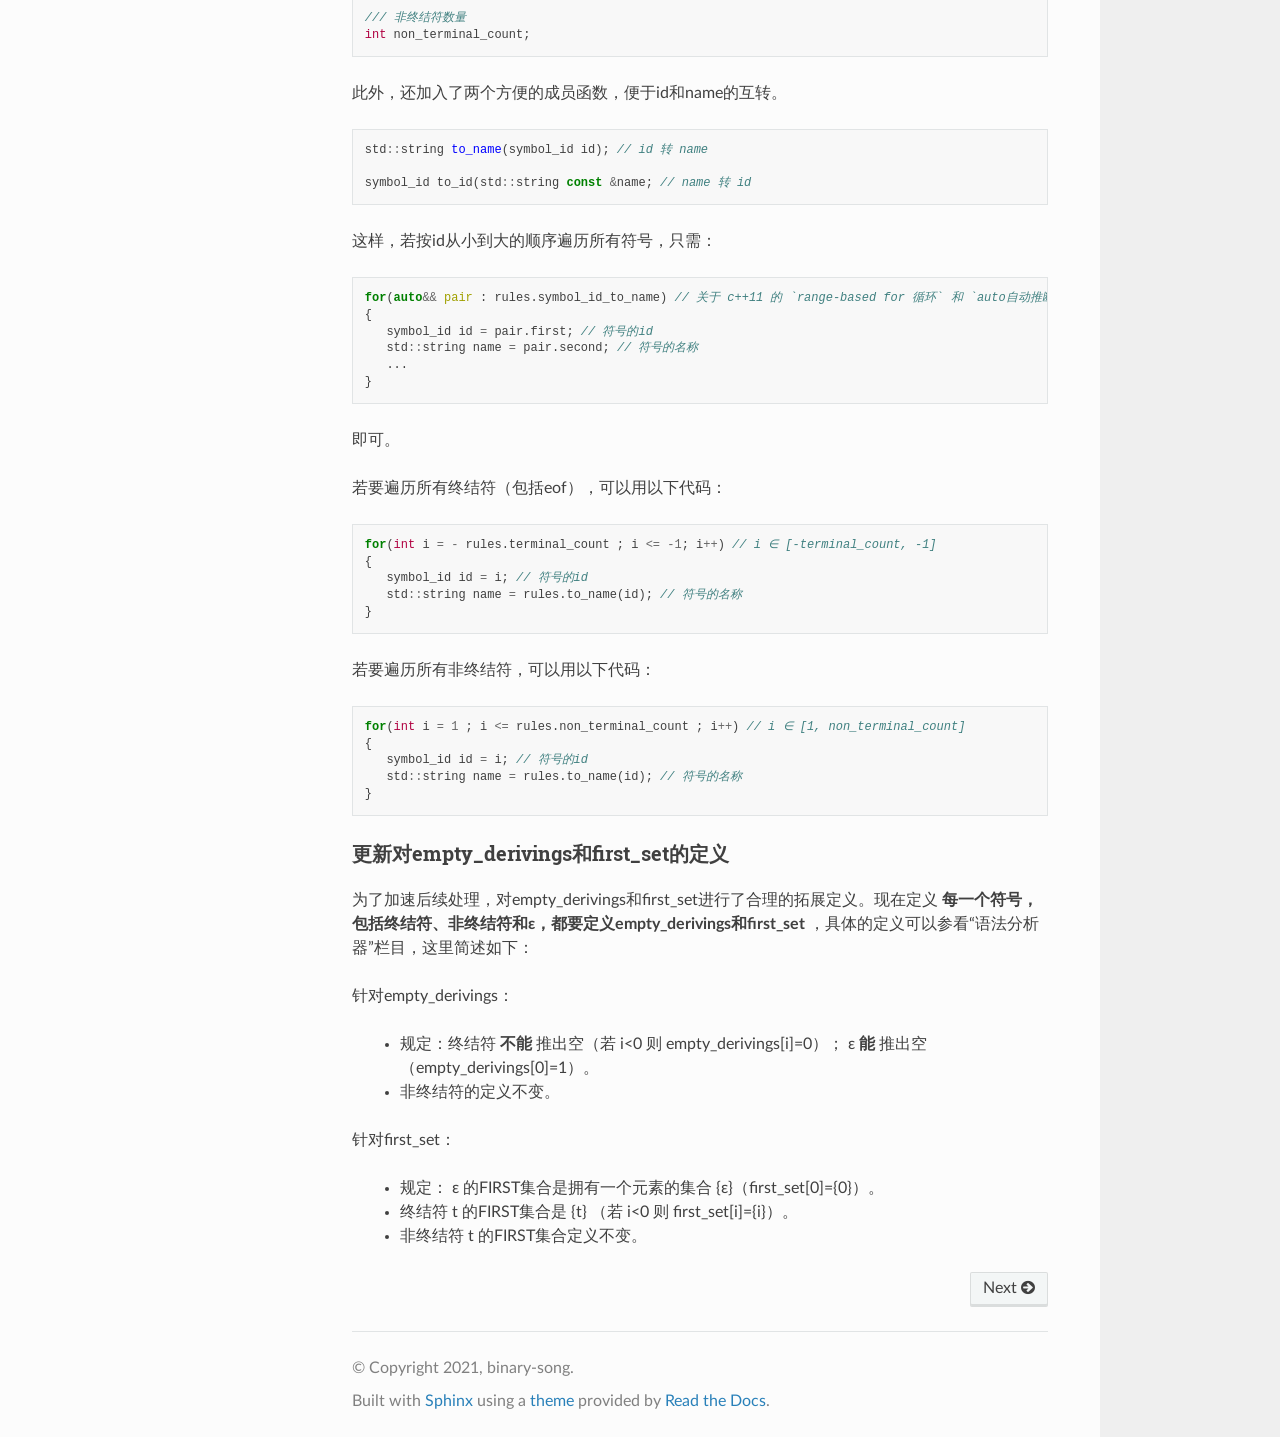
==== commit ee9adb50: "Deploying to gh-pages from  @ 151de720fd9787c840edf98c6d9906f624542c98 🚀" ====
--- a/index.html
+++ b/index.html
@@ -176,7 +176,6 @@
 </div>
 <div class="section" id="id2">
 <h2>2021.5.1 更新日志<a class="headerlink" href="#id2" title="Permalink to this headline">¶</a></h2>
-<p>目前求FOLLOW集的函数我已经写完，然而gitee上还没有看到大家的贡献记录。凭我一人之力无法完成整个项目，也无法代大家完成答辩，所以还请大家加快进度。</p>
 <p>为了帮助大家完成各自的任务，我再次丰富完善了本文档和代码注释，并更新了语法分析器类的API，使之包含更多必要的信息来求各种集合。</p>
 <div class="section" id="eof">
 <h3>更新对eof的处理<a class="headerlink" href="#eof" title="Permalink to this headline">¶</a></h3>
@@ -243,7 +242,7 @@
 </pre></div>
 </div>
 <p>此外，还加入了两个方便的成员函数，便于id和name的互转。</p>
-<div class="highlight-cpp notranslate"><div class="highlight"><pre><span></span><span class="n">std</span><span class="o">::</span><span class="n">string</span> <span class="n">to_name</span><span class="p">(</span><span class="n">symbol_id</span> <span class="n">id</span><span class="p">);</span> <span class="c1">// id 转 name</span>
+<div class="highlight-cpp notranslate"><div class="highlight"><pre><span></span><span class="n">std</span><span class="o">::</span><span class="n">string</span> <span class="nf">to_name</span><span class="p">(</span><span class="n">symbol_id</span> <span class="n">id</span><span class="p">);</span> <span class="c1">// id 转 name</span>
 
 <span class="n">symbol_id</span> <span class="n">to_id</span><span class="p">(</span><span class="n">std</span><span class="o">::</span><span class="n">string</span> <span class="k">const</span> <span class="o">&amp;</span><span class="n">name</span><span class="p">;</span> <span class="c1">// name 转 id</span>
 </pre></div>
